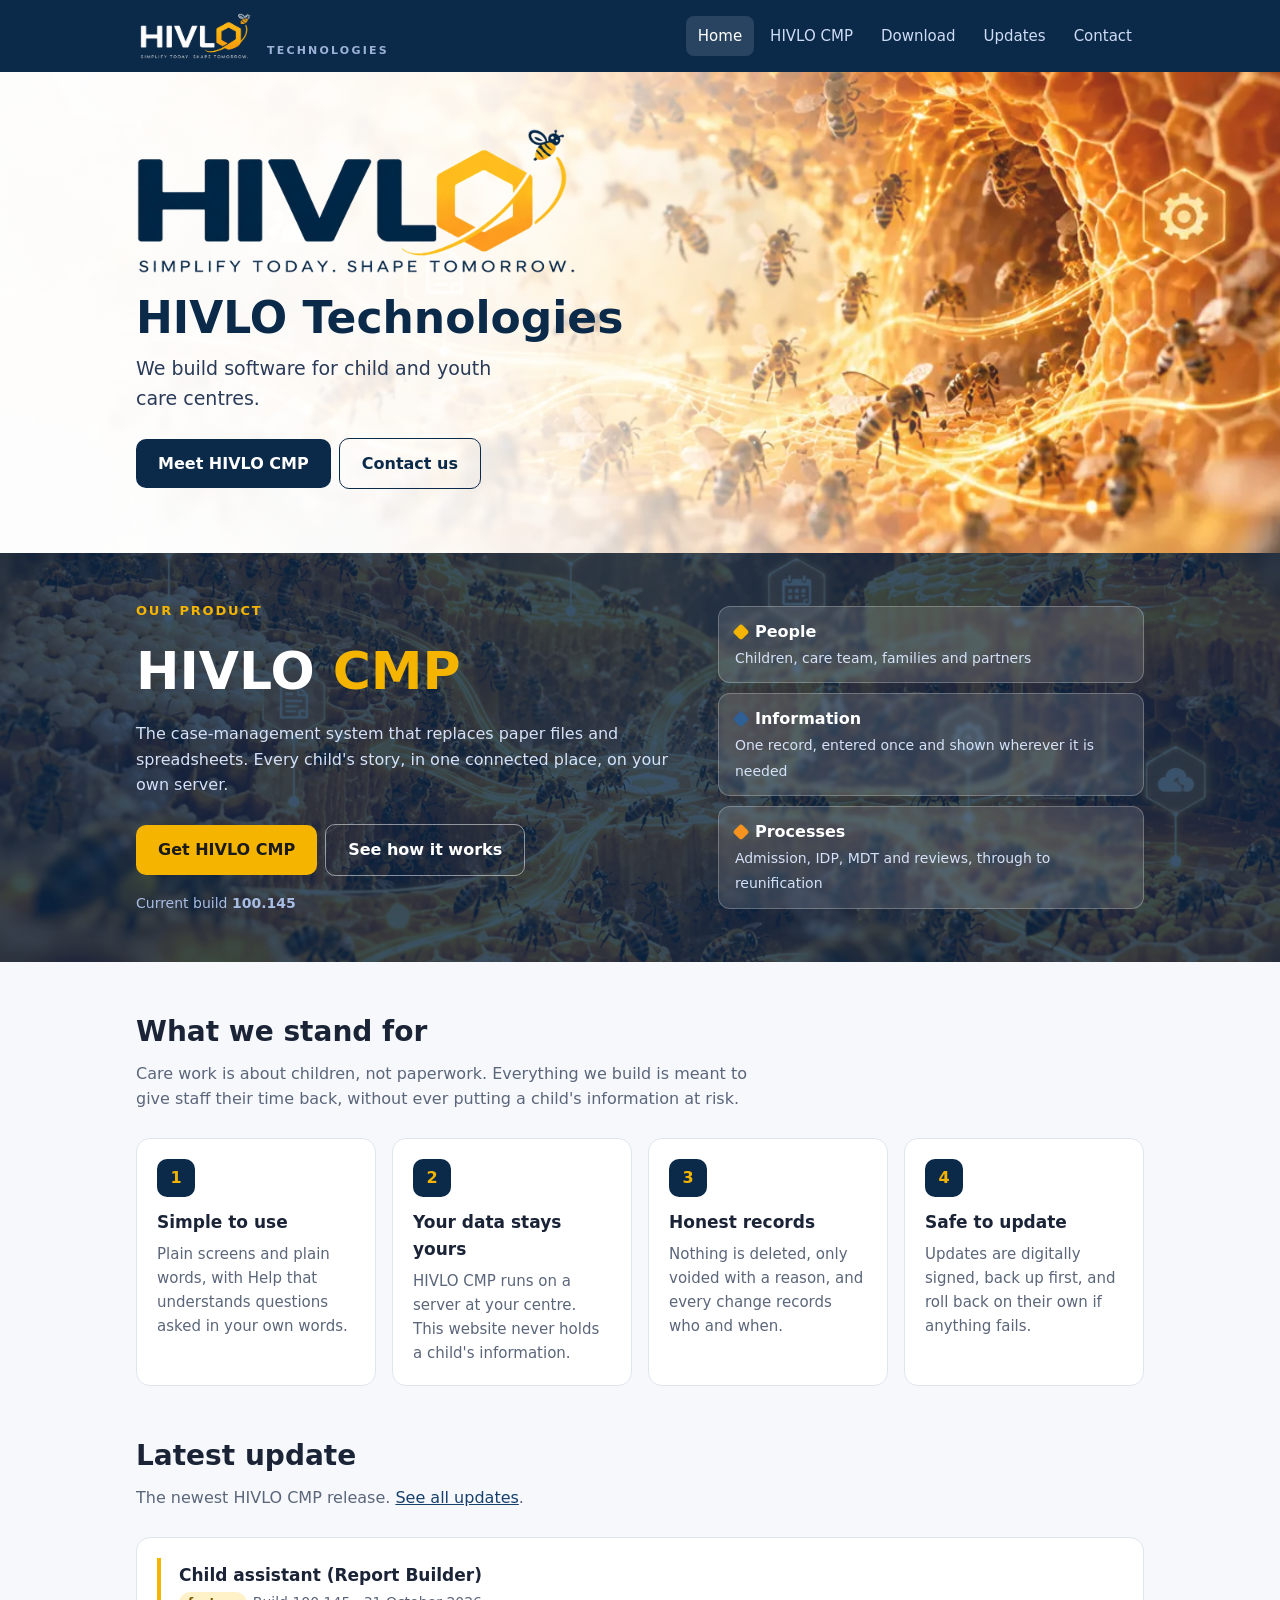
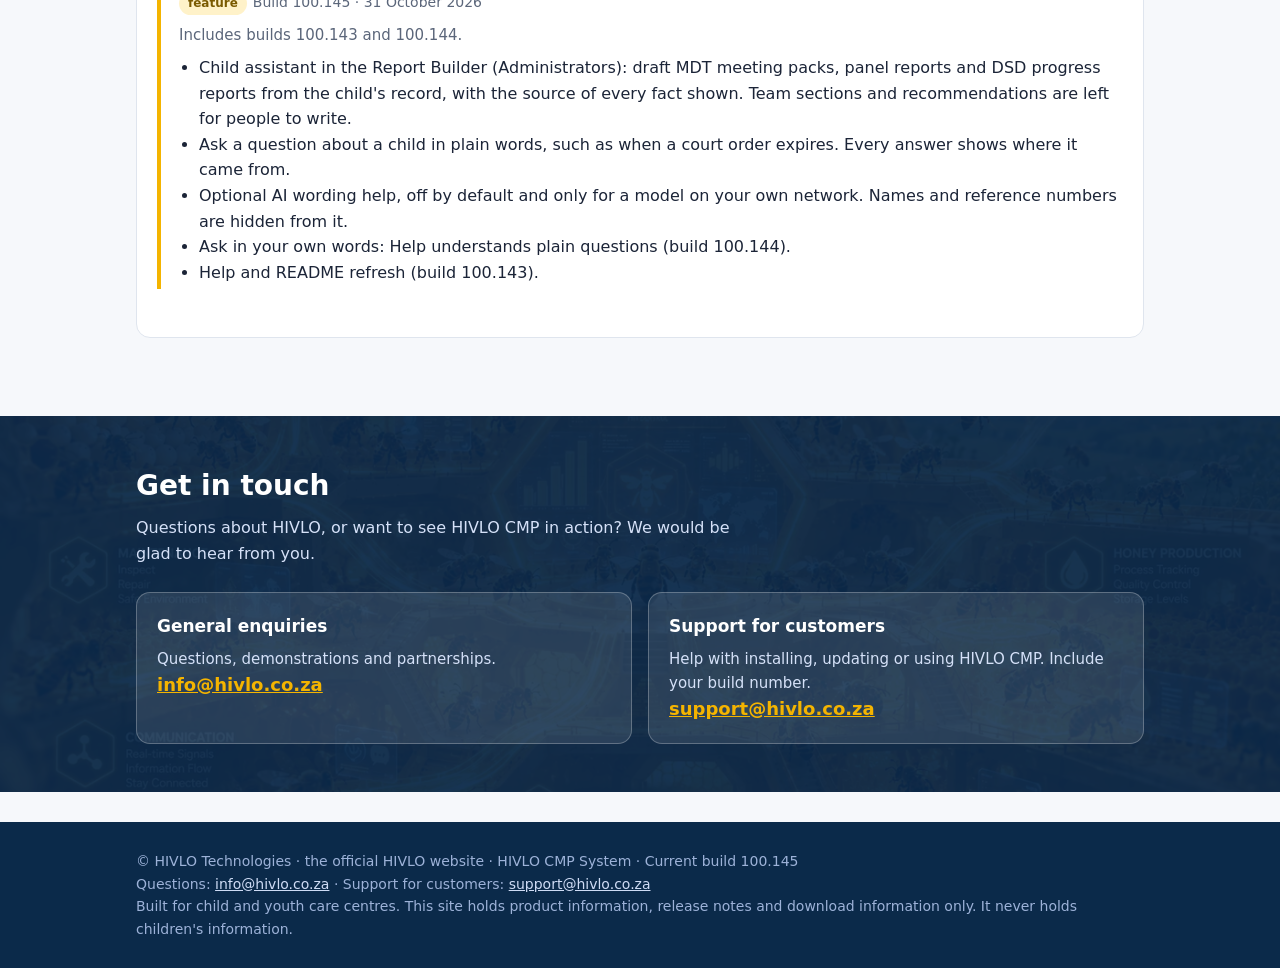
==== index.html @ 2c867717 "Add files via upload Update Site" ====
<!doctype html><html lang="en"><head><meta charset="utf-8"><meta name="viewport" content="width=device-width,initial-scale=1">
<title>HIVLO Technologies – Software for child and youth care</title><meta name="description" content="HIVLO Technologies builds software for child and youth care centres, including HIVLO CMP. Official website."><link rel="icon" type="image/png" sizes="32x32" href="assets/img/favicon-32.png"><link rel="apple-touch-icon" href="assets/img/favicon-180.png"><link rel="stylesheet" href="assets/style.css"></head><body>
<header class="site"><div class="wrap"><a class="brand" href="index.html" aria-label="HIVLO Technologies, home"><img src="assets/img/hivlo-logo-reversed.png" alt="HIVLO" height="54" style="height:54px;width:auto;display:block"><small>TECHNOLOGIES</small></a><nav><a href="index.html" aria-current=page>Home</a><a href="cmp.html">HIVLO CMP</a><a href="download.html">Download</a><a href="updates.html">Updates</a><a href="index.html#contact">Contact</a></nav></div></header>
<div class="hero-co"><div class="wrap">
<img class="logo" src="assets/img/hivlo-logo.webp" alt="HIVLO. Simplify today. Shape tomorrow." width="440" height="146">
<h1>HIVLO Technologies</h1>
<p>We build software for child and youth care centres.</p>
<a class="btn dark" href="cmp.html">Meet HIVLO CMP</a><a class="btn outline" href="#contact">Contact us</a></div></div>
<section class="imgsec" style="background-image:url(assets/img/flow-bg.webp);--ov:rgba(11,42,74,.8)"><div class="wrap"><div class="fp"><div>
<p class="eyebrow">Our product</p><h2>HIVLO <span>CMP</span></h2>
<p class="lead">The case-management system that replaces paper files and spreadsheets. Every child's story, in one connected place, on your own server.</p>
<a class="btn" href="download.html">Get HIVLO CMP</a><a class="btn ghost" href="cmp.html">See how it works</a>
<p style="margin:16px 0 0;color:#a8bde3;font-size:14px">Current build <strong data-build>—</strong></p></div>
<div class="chips"><div class="chip"><b><i style="background:#F4B400"></i>People</b><span>Children, care team, families and partners</span></div>
<div class="chip"><b><i style="background:#2F5F94"></i>Information</b><span>One record, entered once and shown wherever it is needed</span></div>
<div class="chip"><b><i style="background:#F7931E"></i>Processes</b><span>Admission, IDP, MDT and reviews, through to reunification</span></div></div></div></div></section>
<section><div class="wrap"><h2>What we stand for</h2><p class="lead">Care work is about children, not paperwork. Everything we build is meant to give staff their time back, without ever putting a child's information at risk.</p>
<div class="grid"><div class="card"><div class="ico">1</div><h3>Simple to use</h3><p>Plain screens and plain words, with Help that understands questions asked in your own words.</p></div>
<div class="card"><div class="ico">2</div><h3>Your data stays yours</h3><p>HIVLO CMP runs on a server at your centre. This website never holds a child's information.</p></div>
<div class="card"><div class="ico">3</div><h3>Honest records</h3><p>Nothing is deleted, only voided with a reason, and every change records who and when.</p></div>
<div class="card"><div class="ico">4</div><h3>Safe to update</h3><p>Updates are digitally signed, back up first, and roll back on their own if anything fails.</p></div></div></div></section>
<section style="padding-top:0"><div class="wrap"><h2>Latest update</h2><p class="lead">The newest HIVLO CMP release. <a href="updates.html">See all updates</a>.</p><div class="card" id="latestRelease"></div></div></section>
<section id="contact" class="imgsec" style="margin-top:30px;background-image:url(assets/img/band-a.webp);--ov:rgba(11,42,74,.95)"><div class="wrap"><h2>Get in touch</h2><p class="lead">Questions about HIVLO, or want to see HIVLO CMP in action? We would be glad to hear from you.</p>
<div class="contact"><div class="card"><h3>General enquiries</h3><p>Questions, demonstrations and partnerships.</p><a href="mailto:info@hivlo.co.za">info@hivlo.co.za</a></div>
<div class="card"><h3>Support for customers</h3><p>Help with installing, updating or using HIVLO CMP. Include your build number.</p><a href="mailto:support@hivlo.co.za">support@hivlo.co.za</a></div></div></div></section>
<footer><div class="wrap">© HIVLO Technologies · the official HIVLO website · HIVLO CMP System · Current build <span data-build>—</span><br>Questions: <a href="mailto:info@hivlo.co.za">info@hivlo.co.za</a> · Support for customers: <a href="mailto:support@hivlo.co.za">support@hivlo.co.za</a><br>Built for child and youth care centres. This site holds product information, release notes and download information only. It never holds children's information.</div></footer>
<script src="assets/app.js"></script><script src="assets/flow.js"></script></body></html>
---- assets/style.css ----
:root{--navy:#0B2A4A;--navy2:#173F6B;--gold:#F4B400;--ink:#1b2437;--mute:#5b667a;--bg:#f6f8fb;--card:#fff;--line:#dfe5ee;--ok:#1a7f4b;--r:14px}
@media (prefers-color-scheme:dark){:root:not([data-theme=light]){--ink:#e8edf6;--mute:#9aa8c0;--bg:#0c1426;--card:#142038;--line:#243452}}
*{box-sizing:border-box}html{scroll-behavior:smooth}
body{margin:0;font:16px/1.6 system-ui,-apple-system,Segoe UI,Roboto,sans-serif;color:var(--ink);background:var(--bg)}
a{color:var(--navy2)}@media (prefers-color-scheme:dark){a{color:#8fb4ff}}
.wrap{max-width:1040px;margin:0 auto;padding:0 16px}
header.site{background:var(--navy);color:#fff;position:sticky;top:0;z-index:5}
header.site .wrap{display:flex;align-items:center;gap:20px;min-height:60px;flex-wrap:wrap}
.brand{display:flex;align-items:center;gap:10px;color:#fff;text-decoration:none;font-weight:800;letter-spacing:.06em;font-size:20px}
nav{display:flex;gap:4px;margin-left:auto;flex-wrap:wrap}
nav a{color:#cfdcf5;text-decoration:none;padding:8px 12px;border-radius:8px;font-size:15px}
nav a:hover,nav a[aria-current]{background:rgba(255,255,255,.12);color:#fff}
.hero{background:linear-gradient(160deg,var(--navy),var(--navy2));color:#fff;padding:64px 0 72px}
.hero h1{font-size:clamp(30px,5vw,48px);line-height:1.12;margin:0 0 14px;max-width:18ch}
.hero p{font-size:18px;color:#d5e1f8;max-width:56ch;margin:0 0 26px}
.btn{display:inline-block;background:var(--gold);color:#1a1a1a;font-weight:700;padding:12px 22px;border-radius:10px;text-decoration:none;border:0;cursor:pointer;font-size:16px}
.btn:hover{filter:brightness(1.07)}.btn.ghost{background:transparent;color:#fff;border:1.5px solid rgba(255,255,255,.5);margin-left:8px}
.btn.dl{background:var(--navy);color:#fff}
section{padding:48px 0}section h2{font-size:28px;margin:0 0 6px}.lead{color:var(--mute);margin:0 0 26px;max-width:62ch}
.grid{display:grid;gap:16px;grid-template-columns:repeat(auto-fit,minmax(230px,1fr))}
.card{background:var(--card);border:1px solid var(--line);border-radius:var(--r);padding:20px}
.card h3{margin:0 0 6px;font-size:17px}.card p{margin:0;color:var(--mute);font-size:15px}
.ico{width:38px;height:38px;border-radius:10px;background:var(--navy);color:var(--gold);display:grid;place-items:center;font-weight:800;margin-bottom:12px}
.pill{display:inline-block;font-size:12px;font-weight:700;padding:2px 9px;border-radius:99px;background:#e7eefc;color:#25437c;margin-right:6px}
.pill.fix{background:#e3f5ea;color:#1a6b40}.pill.feature{background:#fff2c9;color:#7a5a00}.pill.security{background:#fde4e4;color:#912121}
@media (prefers-color-scheme:dark){.pill{background:#233a66;color:#bcd0ff}.pill.fix{background:#183a2a;color:#9fe3bd}.pill.feature{background:#463a10;color:#ffd95a}.pill.security{background:#4a1f1f;color:#ffb3b3}}
.rel{border-left:4px solid var(--gold);padding:4px 0 4px 18px;margin:0 0 28px}
.rel h3{margin:0 0 2px}.rel .meta{color:var(--mute);font-size:14px;margin-bottom:8px}.rel ul{margin:8px 0 0;padding-left:20px}
.dlrow{display:flex;gap:14px;align-items:center;justify-content:space-between;flex-wrap:wrap;padding:16px 0;border-top:1px solid var(--line)}
.dlrow:first-child{border-top:0}.dlrow small{color:var(--mute);display:block;word-break:break-all}
ol.steps{padding-left:22px}ol.steps li{margin:8px 0}
.note{background:#fff8e1;border:1px solid #f0d98a;border-radius:10px;padding:12px 16px;color:#5b4700;font-size:15px}
@media (prefers-color-scheme:dark){.note{background:#3a3010;border-color:#6b5a1a;color:#ffe58a}}
code{background:rgba(120,140,180,.18);padding:1px 6px;border-radius:5px;font-size:.92em}
footer{background:var(--navy);color:#9db2d8;padding:28px 0;font-size:14px;margin-top:30px}footer a{color:#cfdcf5}
.badge{display:inline-block;background:rgba(255,255,255,.14);padding:4px 12px;border-radius:99px;font-size:14px;margin-bottom:16px}
/* ---- Hive Flow / product-first ---- */
:root{--orange:#F7931E;--blue:#2F5F94}
.hero2{background:radial-gradient(1200px 500px at 80% 0,#2a5a8a 0,transparent 60%),linear-gradient(160deg,var(--navy),#082038);color:#fff;padding:56px 0 40px;overflow:hidden}
.hero2 .wrap{display:grid;gap:24px;grid-template-columns:1.1fr .9fr;align-items:center}
.eyebrow{color:var(--gold);font-weight:700;letter-spacing:.14em;font-size:13px;text-transform:uppercase;margin:0 0 8px}
.hero2 h1{font-size:clamp(40px,7vw,72px);line-height:1;margin:0 0 10px;letter-spacing:-.01em}
.hero2 h1 span{color:var(--gold)}
.hero2 .sub{font-size:20px;color:#dbe6fb;margin:0 0 8px;max-width:30ch}
.hero2 p.tag{color:#a8bde3;margin:0 0 26px;font-style:italic}
.hero2 .btn.ghost{margin-left:8px}
#heroart{width:100%;height:auto;display:block}
@media (max-width:760px){.hero2 .wrap{grid-template-columns:1fr}#heroart{max-width:340px;margin:0 auto}}
.bee{animation:bob 4s ease-in-out infinite;transform-box:fill-box}
@keyframes bob{0%,100%{transform:translate(0,0)}50%{transform:translate(6px,-8px)}}
.flow{display:flex;gap:8px;margin:0 0 14px;flex-wrap:wrap}
.flow button{border:1.5px solid var(--line);background:var(--card);color:var(--ink);padding:9px 18px;border-radius:99px;font:600 15px system-ui;cursor:pointer}
.flow button[aria-pressed=true]{background:var(--navy);color:#fff;border-color:var(--navy)}
.flow button i{display:inline-block;width:10px;height:10px;border-radius:50%;margin-right:8px}
.flowbox{background:var(--card);border:1px solid var(--line);border-radius:var(--r);padding:12px}
#hive{width:100%;height:auto;display:block}
#hive .cell{transition:opacity .25s}#hive .dim{opacity:.22}
#hive text{font-family:system-ui,sans-serif;pointer-events:none}
.flowmsg{margin:12px 4px 2px;color:var(--mute);min-height:3.2em}
.flowlist{display:none}
@media (max-width:640px){#hive{display:none}.flowlist{display:grid;gap:12px;margin-top:6px}.flow{display:none}.flowmsg{display:none}}
.flowlist .card h3{display:flex;align-items:center;gap:8px}.flowlist .card i{width:12px;height:12px;border-radius:3px;transform:rotate(45deg)}
@media (prefers-reduced-motion:reduce){.dot,.bee{display:none;animation:none}}
.journey{display:grid;grid-template-columns:repeat(6,1fr);gap:10px;counter-reset:j;margin-top:8px}
.journey li{list-style:none;background:var(--card);border:1px solid var(--line);border-top:4px solid var(--gold);border-radius:12px;padding:12px;font-size:14px;position:relative}
.journey li:not(:last-child)::after{content:"\203A";position:absolute;right:-9px;top:50%;transform:translateY(-50%);color:var(--gold);font-size:26px;font-weight:700;z-index:2}
.journey b{display:block;margin-bottom:2px;font-size:15px}.journey span{color:var(--mute)}
@media (max-width:860px){.journey{grid-template-columns:1fr 1fr}.journey li::after{display:none}}
.family{display:grid;gap:16px;grid-template-columns:1.2fr 1fr 1fr}
.family .star{background:linear-gradient(160deg,var(--navy),var(--navy2));color:#fff;border:0}.family .star p{color:#cfdcf5}.family .star h3{color:var(--gold)}
@media (max-width:760px){.family{grid-template-columns:1fr}}
/* ---- company home + image backgrounds ---- */
.brand small{font-weight:600;font-size:11px;letter-spacing:.2em;color:#9db2d8;margin-left:2px;align-self:flex-end;padding-bottom:3px}
@media (max-width:520px){.brand small{display:none}}
.hero-co{background:#eaf1fa url(img/hero-home.webp) 70% center/cover no-repeat;position:relative;color:var(--navy)}
.hero-co::before{content:"";position:absolute;inset:0;background:linear-gradient(90deg,rgba(255,255,255,.93) 0,rgba(255,255,255,.85) 38%,rgba(255,255,255,.1) 75%)}
.hero-co .wrap{position:relative;padding-top:56px;padding-bottom:64px}
.hero-co img.logo{width:min(440px,86%);height:auto;display:block;margin:0 0 20px}
.hero-co h1{font-size:clamp(28px,4.4vw,44px);line-height:1.1;margin:0 0 10px;color:var(--navy)}
.hero-co p{font-size:19px;max-width:30ch;margin:0 0 24px;color:#2a3b59}
.btn.dark{background:var(--navy);color:#fff}.btn.outline{background:transparent;color:var(--navy);border:1.5px solid var(--navy);margin-left:8px}
@media (max-width:640px){.hero-co::before{background:rgba(255,255,255,.88)}.btn.outline{margin:10px 0 0}}
.imgsec{position:relative;color:#fff;background-size:cover;background-position:center}
.imgsec::before{content:"";position:absolute;inset:0;background:var(--ov,rgba(11,42,74,.82))}
.imgsec>.wrap{position:relative}
.imgsec h2{color:#fff}.imgsec .lead{color:#d5e1f8}.imgsec a{color:var(--gold)}
.fp{display:grid;grid-template-columns:1.3fr 1fr;gap:28px;align-items:center}
.fp h2{font-size:clamp(32px,5vw,52px);margin:4px 0 8px}.fp h2 span{color:var(--gold)}
.chips{display:flex;flex-direction:column;gap:10px}
.chip{background:rgba(255,255,255,.12);border:1px solid rgba(255,255,255,.25);border-radius:12px;padding:12px 16px;backdrop-filter:blur(2px)}
.chip b{display:flex;align-items:center;gap:8px}.chip i{width:12px;height:12px;border-radius:3px;transform:rotate(45deg)}.chip span{font-size:14px;color:#d5e1f8}
@media (max-width:760px){.fp{grid-template-columns:1fr}}
.contact{display:grid;gap:16px;grid-template-columns:repeat(auto-fit,minmax(240px,1fr))}
.contact .card{background:rgba(255,255,255,.1);border:1px solid rgba(255,255,255,.25);color:#fff}.contact .card p{color:#d5e1f8}.contact .card a{font-weight:700;font-size:18px;word-break:break-all}
.hero2.img{background:linear-gradient(90deg,rgba(11,42,74,.97) 0,rgba(11,42,74,.9) 40%,rgba(11,42,74,.55) 100%),url(img/hero-cmp.webp) center/cover}
.flowsec h2{color:#fff}.flowsec .lead{color:#d5e1f8}
.flowsec .flow button{background:rgba(255,255,255,.92);color:#0B2A4A}.flowsec .flow button[aria-pressed=true]{background:var(--gold);border-color:var(--gold);color:#1a1a1a}
.imgsec a.btn{color:#1a1a1a}.imgsec a.btn.ghost{color:#fff}
header.site .wrap{min-height:72px}
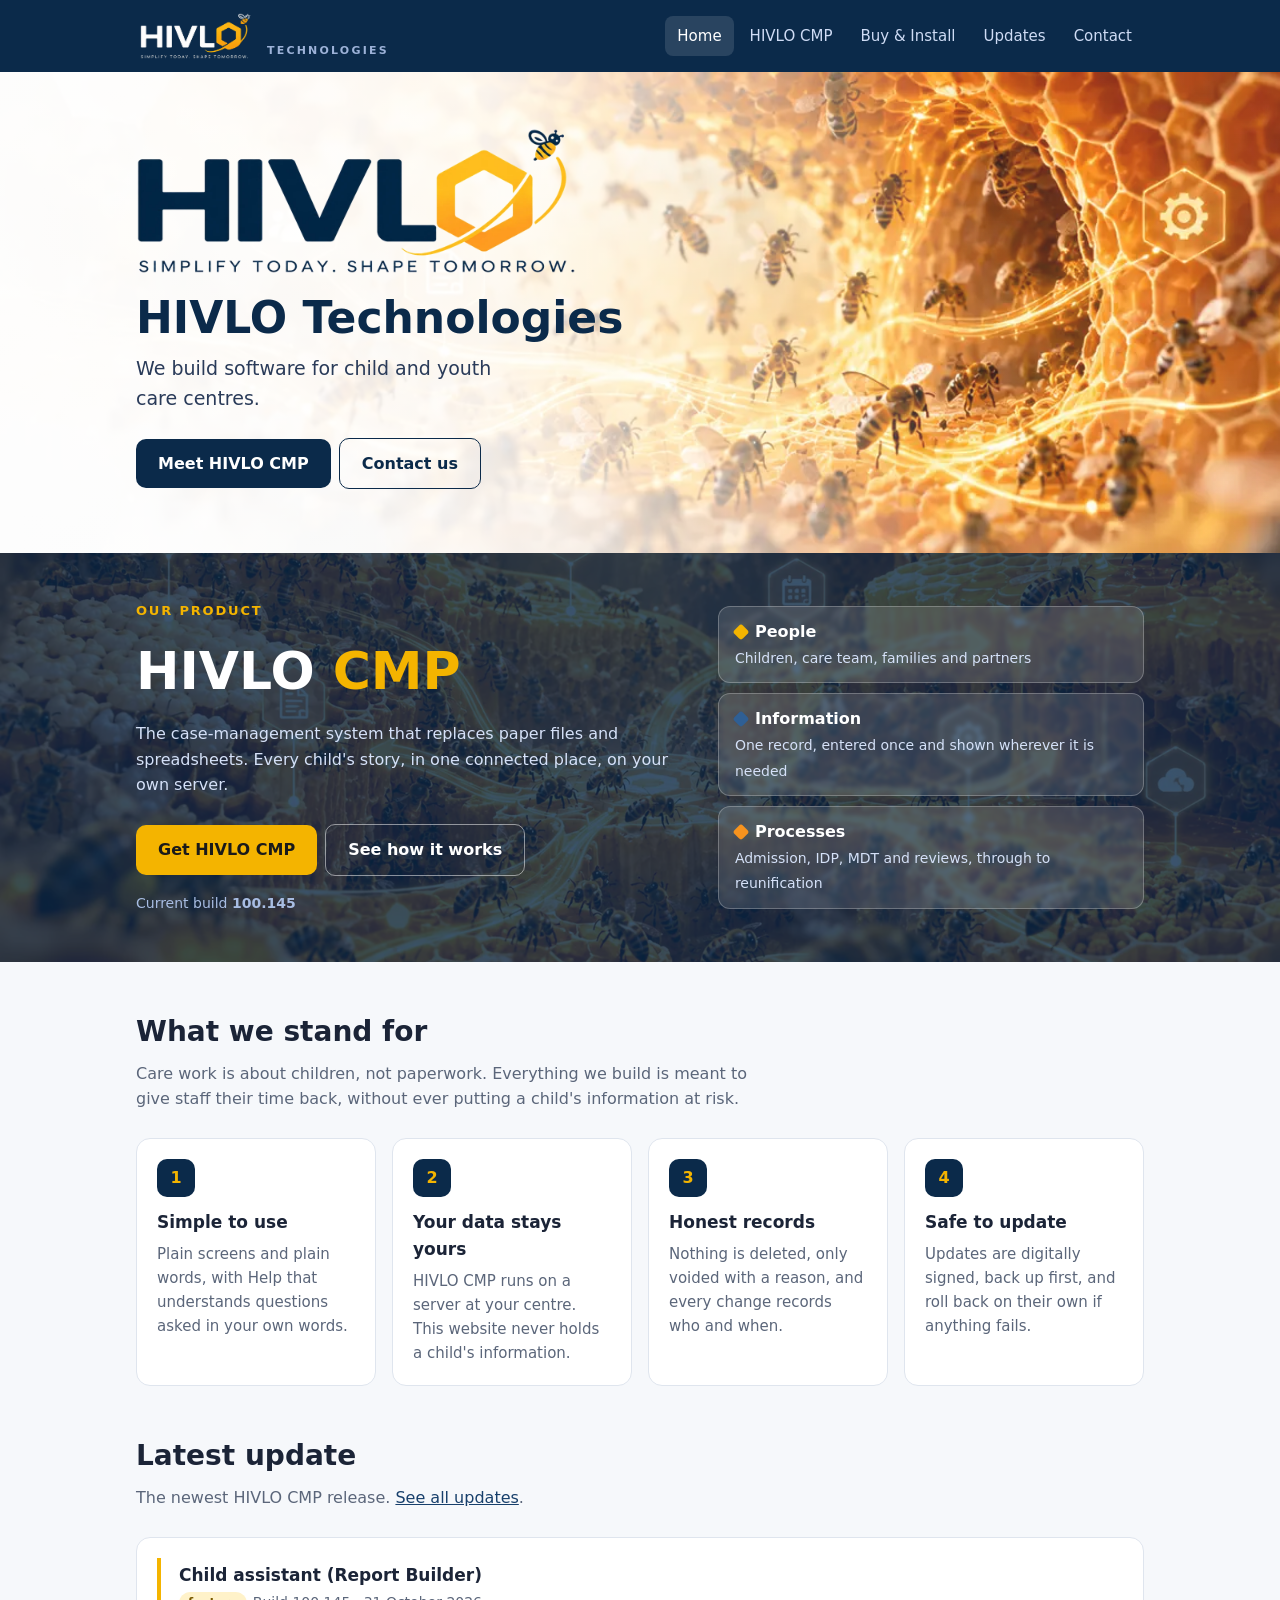
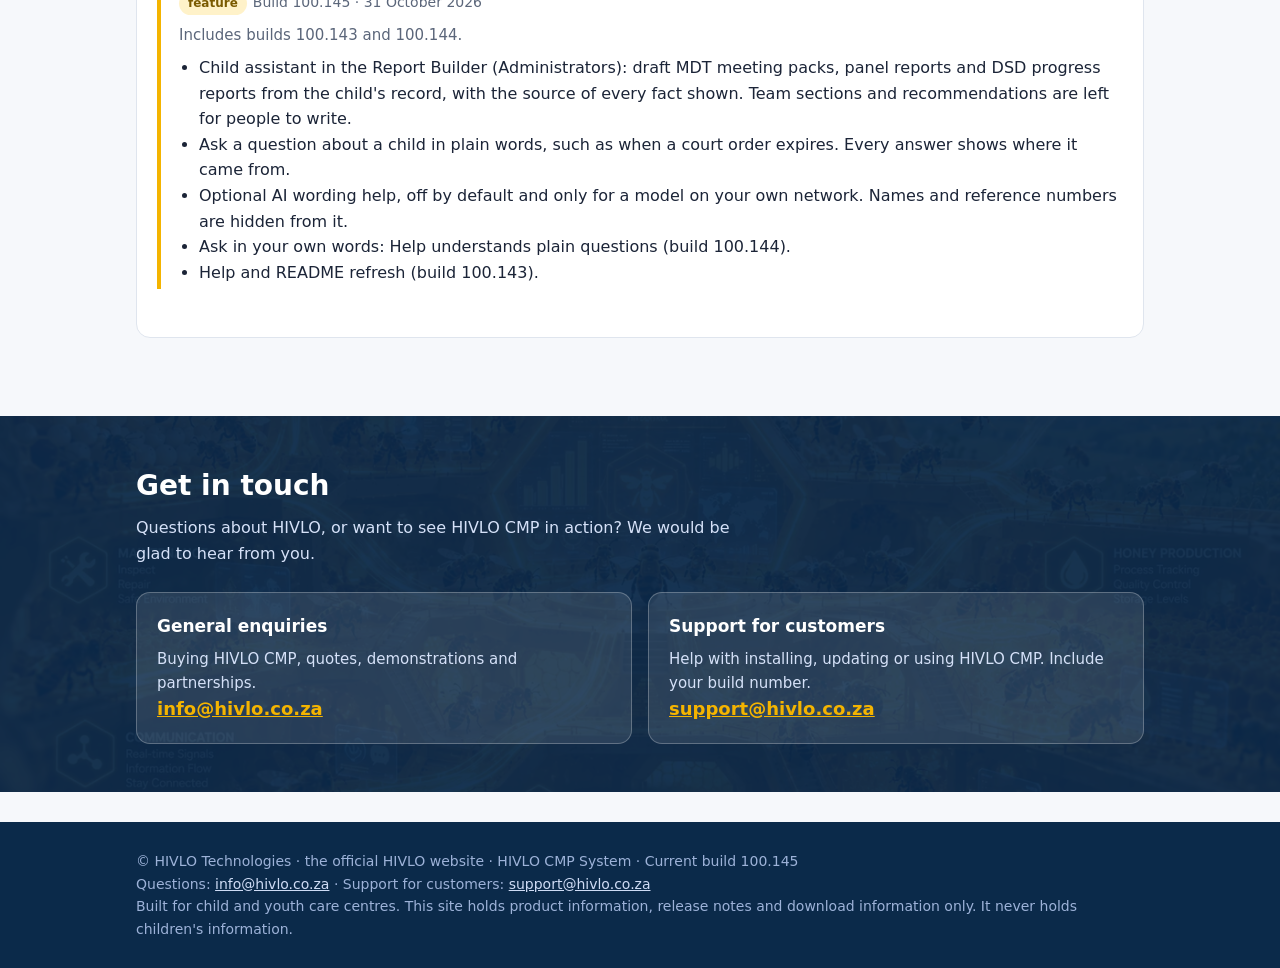
==== commit 6fa6e690: "Add files via upload Website update" ====
--- a/index.html
+++ b/index.html
@@ -1,6 +1,6 @@
 <!doctype html><html lang="en"><head><meta charset="utf-8"><meta name="viewport" content="width=device-width,initial-scale=1">
 <title>HIVLO Technologies – Software for child and youth care</title><meta name="description" content="HIVLO Technologies builds software for child and youth care centres, including HIVLO CMP. Official website."><link rel="icon" type="image/png" sizes="32x32" href="assets/img/favicon-32.png"><link rel="apple-touch-icon" href="assets/img/favicon-180.png"><link rel="stylesheet" href="assets/style.css"></head><body>
-<header class="site"><div class="wrap"><a class="brand" href="index.html" aria-label="HIVLO Technologies, home"><img src="assets/img/hivlo-logo-reversed.png" alt="HIVLO" height="54" style="height:54px;width:auto;display:block"><small>TECHNOLOGIES</small></a><nav><a href="index.html" aria-current=page>Home</a><a href="cmp.html">HIVLO CMP</a><a href="download.html">Download</a><a href="updates.html">Updates</a><a href="index.html#contact">Contact</a></nav></div></header>
+<header class="site"><div class="wrap"><a class="brand" href="index.html" aria-label="HIVLO Technologies, home"><img src="assets/img/hivlo-logo-reversed.png" alt="HIVLO" height="54" style="height:54px;width:auto;display:block"><small>TECHNOLOGIES</small></a><nav><a href="index.html" aria-current=page>Home</a><a href="cmp.html">HIVLO CMP</a><a href="download.html">Buy &amp; Install</a><a href="updates.html">Updates</a><a href="index.html#contact">Contact</a></nav></div></header>
 <div class="hero-co"><div class="wrap">
 <img class="logo" src="assets/img/hivlo-logo.webp" alt="HIVLO. Simplify today. Shape tomorrow." width="440" height="146">
 <h1>HIVLO Technologies</h1>
@@ -21,7 +21,7 @@
 <div class="card"><div class="ico">4</div><h3>Safe to update</h3><p>Updates are digitally signed, back up first, and roll back on their own if anything fails.</p></div></div></div></section>
 <section style="padding-top:0"><div class="wrap"><h2>Latest update</h2><p class="lead">The newest HIVLO CMP release. <a href="updates.html">See all updates</a>.</p><div class="card" id="latestRelease"></div></div></section>
 <section id="contact" class="imgsec" style="margin-top:30px;background-image:url(assets/img/band-a.webp);--ov:rgba(11,42,74,.95)"><div class="wrap"><h2>Get in touch</h2><p class="lead">Questions about HIVLO, or want to see HIVLO CMP in action? We would be glad to hear from you.</p>
-<div class="contact"><div class="card"><h3>General enquiries</h3><p>Questions, demonstrations and partnerships.</p><a href="mailto:info@hivlo.co.za">info@hivlo.co.za</a></div>
+<div class="contact"><div class="card"><h3>General enquiries</h3><p>Buying HIVLO CMP, quotes, demonstrations and partnerships.</p><a href="mailto:info@hivlo.co.za">info@hivlo.co.za</a></div>
 <div class="card"><h3>Support for customers</h3><p>Help with installing, updating or using HIVLO CMP. Include your build number.</p><a href="mailto:support@hivlo.co.za">support@hivlo.co.za</a></div></div></div></section>
 <footer><div class="wrap">© HIVLO Technologies · the official HIVLO website · HIVLO CMP System · Current build <span data-build>—</span><br>Questions: <a href="mailto:info@hivlo.co.za">info@hivlo.co.za</a> · Support for customers: <a href="mailto:support@hivlo.co.za">support@hivlo.co.za</a><br>Built for child and youth care centres. This site holds product information, release notes and download information only. It never holds children's information.</div></footer>
 <script src="assets/app.js"></script><script src="assets/flow.js"></script></body></html>
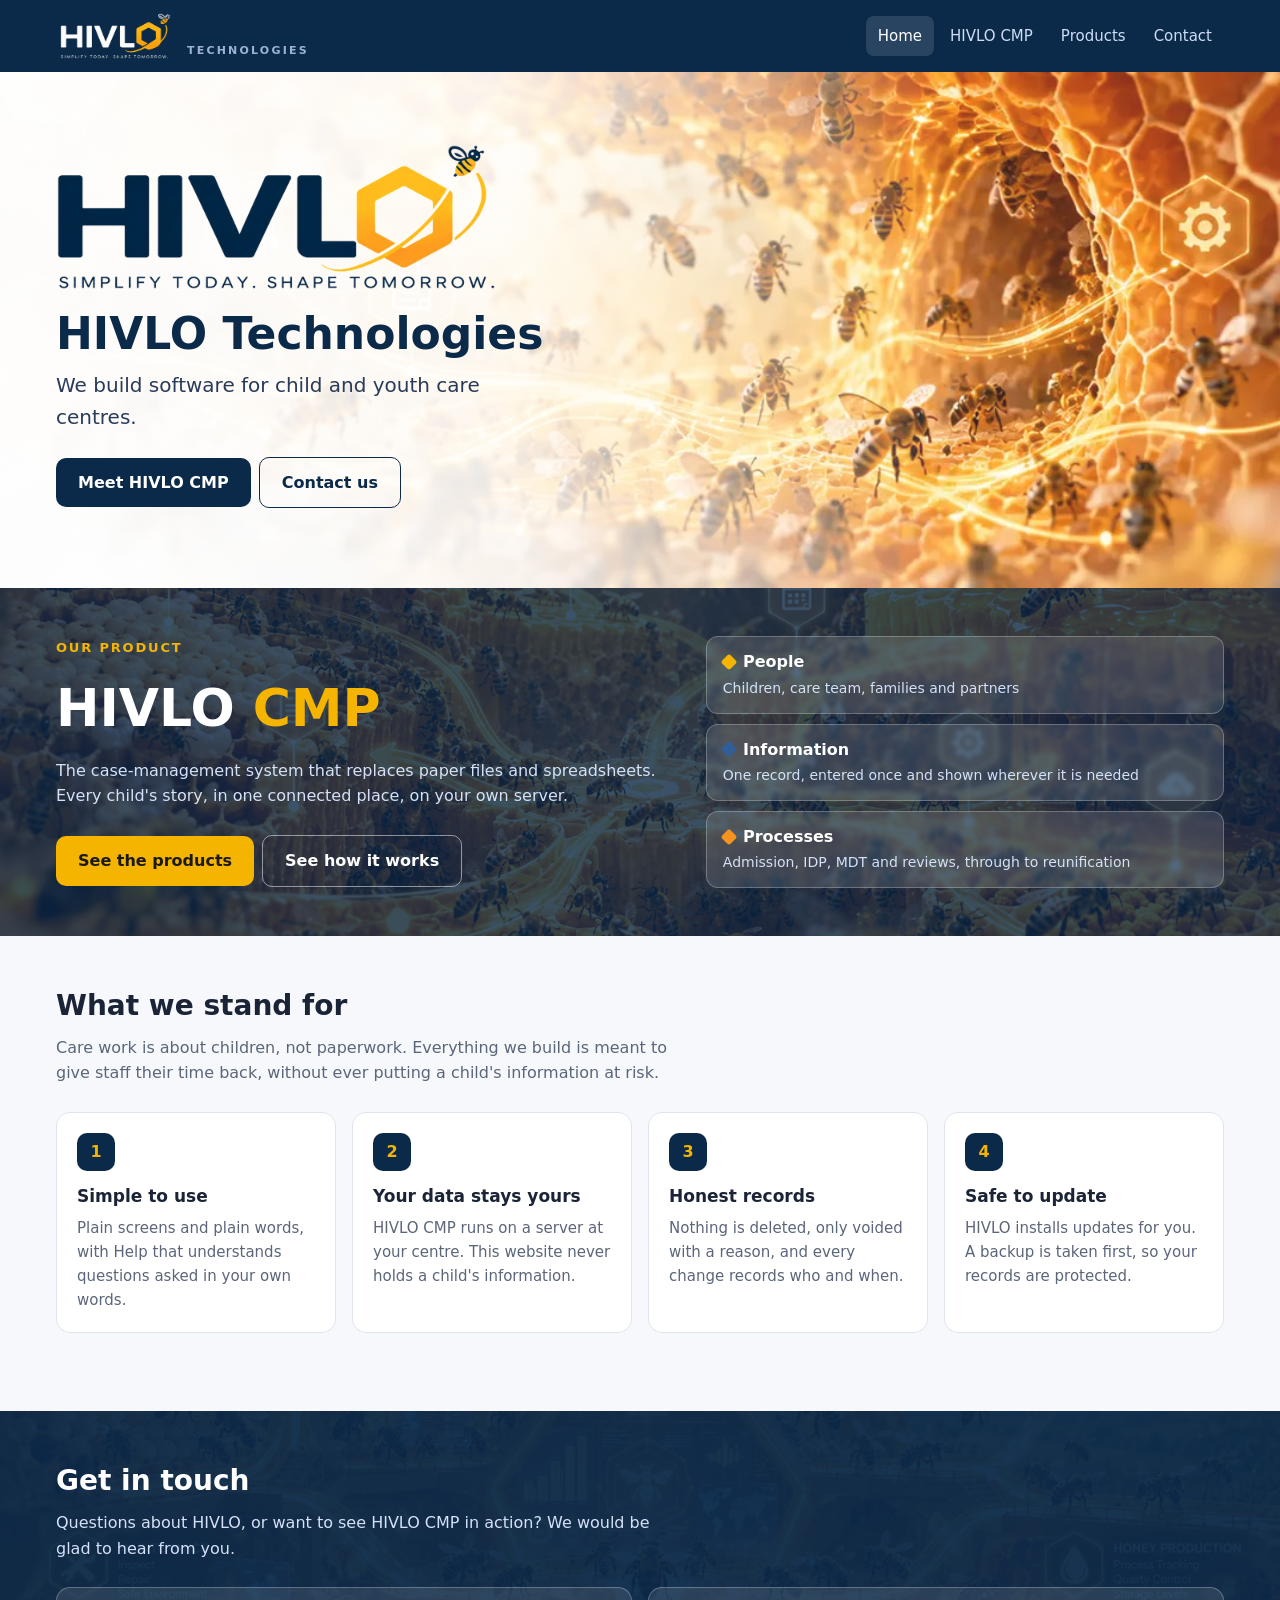
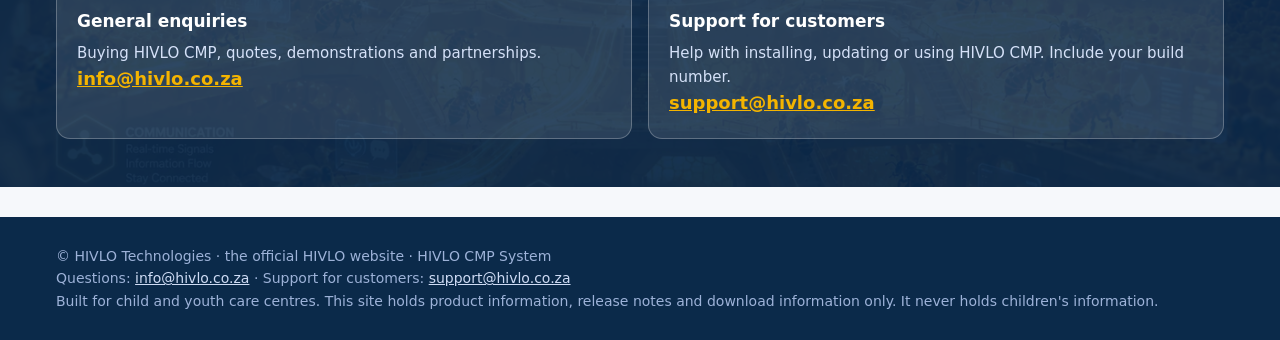
==== commit 6d53cd1f: "Add files via upload WEBSITE UPDATE 3" ====
--- a/index.html
+++ b/index.html
@@ -1,6 +1,6 @@
 <!doctype html><html lang="en"><head><meta charset="utf-8"><meta name="viewport" content="width=device-width,initial-scale=1">
 <title>HIVLO Technologies – Software for child and youth care</title><meta name="description" content="HIVLO Technologies builds software for child and youth care centres, including HIVLO CMP. Official website."><link rel="icon" type="image/png" sizes="32x32" href="assets/img/favicon-32.png"><link rel="apple-touch-icon" href="assets/img/favicon-180.png"><link rel="stylesheet" href="assets/style.css"></head><body>
-<header class="site"><div class="wrap"><a class="brand" href="index.html" aria-label="HIVLO Technologies, home"><img src="assets/img/hivlo-logo-reversed.png" alt="HIVLO" height="54" style="height:54px;width:auto;display:block"><small>TECHNOLOGIES</small></a><nav><a href="index.html" aria-current=page>Home</a><a href="cmp.html">HIVLO CMP</a><a href="download.html">Buy &amp; Install</a><a href="updates.html">Updates</a><a href="index.html#contact">Contact</a></nav></div></header>
+<header class="site"><div class="wrap"><a class="brand" href="index.html" aria-label="HIVLO Technologies, home"><img src="assets/img/hivlo-logo-reversed.png" alt="HIVLO" height="54" style="height:54px;width:auto;display:block"><small>TECHNOLOGIES</small></a><nav><a href="index.html" aria-current=page>Home</a><a href="cmp.html">HIVLO CMP</a><a href="download.html">Products</a><a href="index.html#contact">Contact</a></nav></div></header>
 <div class="hero-co"><div class="wrap">
 <img class="logo" src="assets/img/hivlo-logo.webp" alt="HIVLO. Simplify today. Shape tomorrow." width="440" height="146">
 <h1>HIVLO Technologies</h1>
@@ -9,8 +9,7 @@
 <section class="imgsec" style="background-image:url(assets/img/flow-bg.webp);--ov:rgba(11,42,74,.8)"><div class="wrap"><div class="fp"><div>
 <p class="eyebrow">Our product</p><h2>HIVLO <span>CMP</span></h2>
 <p class="lead">The case-management system that replaces paper files and spreadsheets. Every child's story, in one connected place, on your own server.</p>
-<a class="btn" href="download.html">Get HIVLO CMP</a><a class="btn ghost" href="cmp.html">See how it works</a>
-<p style="margin:16px 0 0;color:#a8bde3;font-size:14px">Current build <strong data-build>—</strong></p></div>
+<a class="btn" href="download.html">See the products</a><a class="btn ghost" href="cmp.html">See how it works</a></div>
 <div class="chips"><div class="chip"><b><i style="background:#F4B400"></i>People</b><span>Children, care team, families and partners</span></div>
 <div class="chip"><b><i style="background:#2F5F94"></i>Information</b><span>One record, entered once and shown wherever it is needed</span></div>
 <div class="chip"><b><i style="background:#F7931E"></i>Processes</b><span>Admission, IDP, MDT and reviews, through to reunification</span></div></div></div></div></section>
@@ -18,10 +17,9 @@
 <div class="grid"><div class="card"><div class="ico">1</div><h3>Simple to use</h3><p>Plain screens and plain words, with Help that understands questions asked in your own words.</p></div>
 <div class="card"><div class="ico">2</div><h3>Your data stays yours</h3><p>HIVLO CMP runs on a server at your centre. This website never holds a child's information.</p></div>
 <div class="card"><div class="ico">3</div><h3>Honest records</h3><p>Nothing is deleted, only voided with a reason, and every change records who and when.</p></div>
-<div class="card"><div class="ico">4</div><h3>Safe to update</h3><p>Updates are digitally signed, back up first, and roll back on their own if anything fails.</p></div></div></div></section>
-<section style="padding-top:0"><div class="wrap"><h2>Latest update</h2><p class="lead">The newest HIVLO CMP release. <a href="updates.html">See all updates</a>.</p><div class="card" id="latestRelease"></div></div></section>
+<div class="card"><div class="ico">4</div><h3>Safe to update</h3><p>HIVLO installs updates for you. A backup is taken first, so your records are protected.</p></div></div></div></section>
 <section id="contact" class="imgsec" style="margin-top:30px;background-image:url(assets/img/band-a.webp);--ov:rgba(11,42,74,.95)"><div class="wrap"><h2>Get in touch</h2><p class="lead">Questions about HIVLO, or want to see HIVLO CMP in action? We would be glad to hear from you.</p>
 <div class="contact"><div class="card"><h3>General enquiries</h3><p>Buying HIVLO CMP, quotes, demonstrations and partnerships.</p><a href="mailto:info@hivlo.co.za">info@hivlo.co.za</a></div>
 <div class="card"><h3>Support for customers</h3><p>Help with installing, updating or using HIVLO CMP. Include your build number.</p><a href="mailto:support@hivlo.co.za">support@hivlo.co.za</a></div></div></div></section>
-<footer><div class="wrap">© HIVLO Technologies · the official HIVLO website · HIVLO CMP System · Current build <span data-build>—</span><br>Questions: <a href="mailto:info@hivlo.co.za">info@hivlo.co.za</a> · Support for customers: <a href="mailto:support@hivlo.co.za">support@hivlo.co.za</a><br>Built for child and youth care centres. This site holds product information, release notes and download information only. It never holds children's information.</div></footer>
+<footer><div class="wrap">© HIVLO Technologies · the official HIVLO website · HIVLO CMP System<br>Questions: <a href="mailto:info@hivlo.co.za">info@hivlo.co.za</a> · Support for customers: <a href="mailto:support@hivlo.co.za">support@hivlo.co.za</a><br>Built for child and youth care centres. This site holds product information, release notes and download information only. It never holds children's information.</div></footer>
 <script src="assets/app.js"></script><script src="assets/flow.js"></script></body></html>
--- a/assets/style.css
+++ b/assets/style.css
@@ -3,7 +3,7 @@
 *{box-sizing:border-box}html{scroll-behavior:smooth}
 body{margin:0;font:16px/1.6 system-ui,-apple-system,Segoe UI,Roboto,sans-serif;color:var(--ink);background:var(--bg)}
 a{color:var(--navy2)}@media (prefers-color-scheme:dark){a{color:#8fb4ff}}
-.wrap{max-width:1040px;margin:0 auto;padding:0 16px}
+.wrap{max-width:1200px;margin:0 auto;padding:0 16px}
 header.site{background:var(--navy);color:#fff;position:sticky;top:0;z-index:5}
 header.site .wrap{display:flex;align-items:center;gap:20px;min-height:60px;flex-wrap:wrap}
 .brand{display:flex;align-items:center;gap:10px;color:#fff;text-decoration:none;font-weight:800;letter-spacing:.06em;font-size:20px}
@@ -74,17 +74,17 @@
 @media (max-width:520px){.brand small{display:none}}
 .hero-co{background:#eaf1fa url(img/hero-home.webp) 70% center/cover no-repeat;position:relative;color:var(--navy)}
 .hero-co::before{content:"";position:absolute;inset:0;background:linear-gradient(90deg,rgba(255,255,255,.93) 0,rgba(255,255,255,.85) 38%,rgba(255,255,255,.1) 75%)}
-.hero-co .wrap{position:relative;padding-top:56px;padding-bottom:64px}
+.hero-co .wrap{position:relative;padding-top:72px;padding-bottom:80px}
 .hero-co img.logo{width:min(440px,86%);height:auto;display:block;margin:0 0 20px}
 .hero-co h1{font-size:clamp(28px,4.4vw,44px);line-height:1.1;margin:0 0 10px;color:var(--navy)}
-.hero-co p{font-size:19px;max-width:30ch;margin:0 0 24px;color:#2a3b59}
+.hero-co p{font-size:20px;max-width:34ch;margin:0 0 24px;color:#2a3b59}
 .btn.dark{background:var(--navy);color:#fff}.btn.outline{background:transparent;color:var(--navy);border:1.5px solid var(--navy);margin-left:8px}
 @media (max-width:640px){.hero-co::before{background:rgba(255,255,255,.88)}.btn.outline{margin:10px 0 0}}
 .imgsec{position:relative;color:#fff;background-size:cover;background-position:center}
 .imgsec::before{content:"";position:absolute;inset:0;background:var(--ov,rgba(11,42,74,.82))}
 .imgsec>.wrap{position:relative}
 .imgsec h2{color:#fff}.imgsec .lead{color:#d5e1f8}.imgsec a{color:var(--gold)}
-.fp{display:grid;grid-template-columns:1.3fr 1fr;gap:28px;align-items:center}
+.fp{display:grid;grid-template-columns:1.2fr 1fr;gap:28px;align-items:center}
 .fp h2{font-size:clamp(32px,5vw,52px);margin:4px 0 8px}.fp h2 span{color:var(--gold)}
 .chips{display:flex;flex-direction:column;gap:10px}
 .chip{background:rgba(255,255,255,.12);border:1px solid rgba(255,255,255,.25);border-radius:12px;padding:12px 16px;backdrop-filter:blur(2px)}
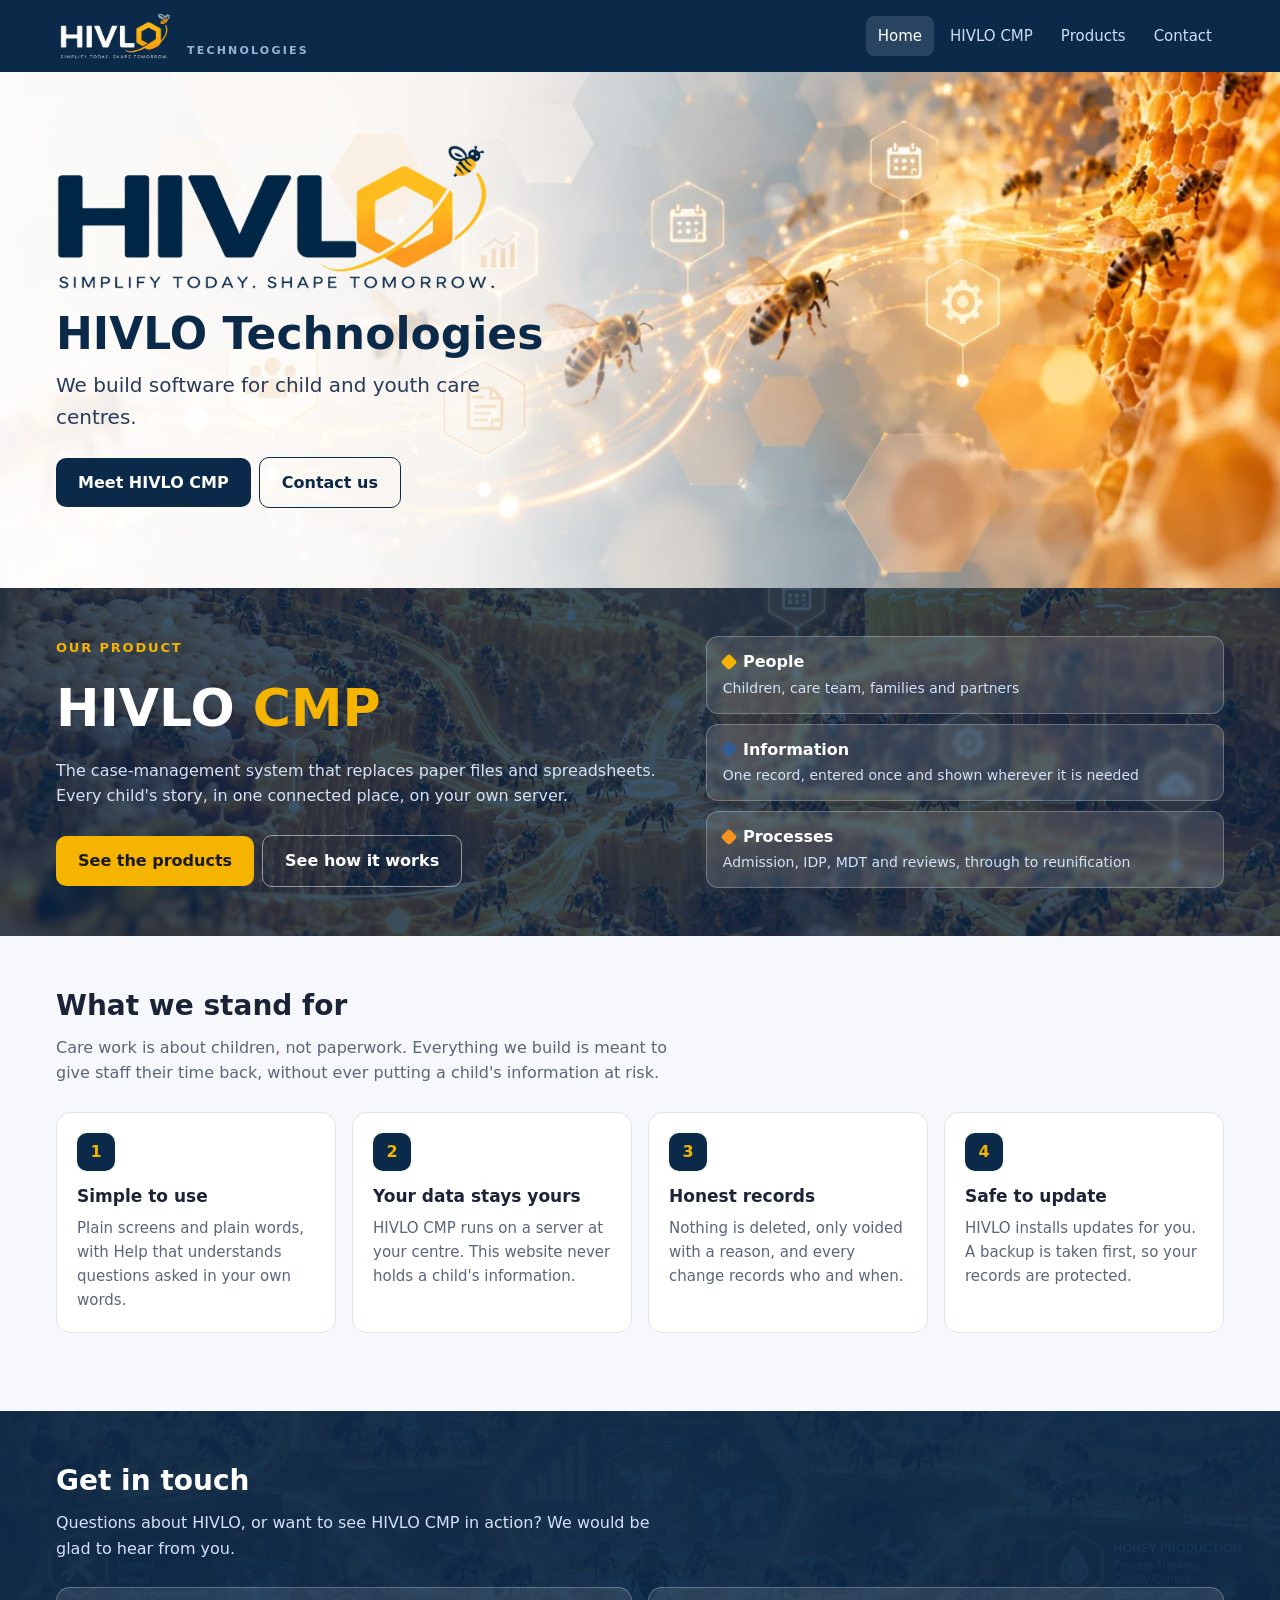
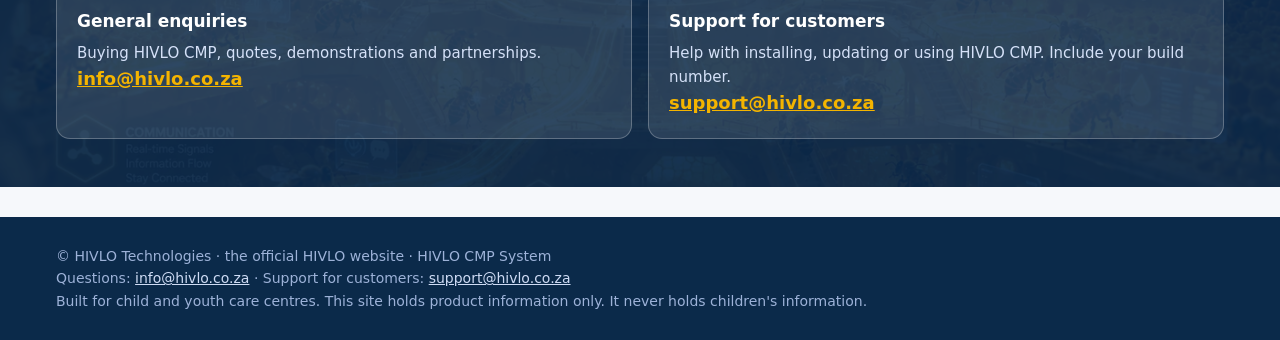
==== commit c5410f7d: "Add files via upload Website update 4" ====
--- a/index.html
+++ b/index.html
@@ -21,5 +21,5 @@
 <section id="contact" class="imgsec" style="margin-top:30px;background-image:url(assets/img/band-a.webp);--ov:rgba(11,42,74,.95)"><div class="wrap"><h2>Get in touch</h2><p class="lead">Questions about HIVLO, or want to see HIVLO CMP in action? We would be glad to hear from you.</p>
 <div class="contact"><div class="card"><h3>General enquiries</h3><p>Buying HIVLO CMP, quotes, demonstrations and partnerships.</p><a href="mailto:info@hivlo.co.za">info@hivlo.co.za</a></div>
 <div class="card"><h3>Support for customers</h3><p>Help with installing, updating or using HIVLO CMP. Include your build number.</p><a href="mailto:support@hivlo.co.za">support@hivlo.co.za</a></div></div></div></section>
-<footer><div class="wrap">© HIVLO Technologies · the official HIVLO website · HIVLO CMP System<br>Questions: <a href="mailto:info@hivlo.co.za">info@hivlo.co.za</a> · Support for customers: <a href="mailto:support@hivlo.co.za">support@hivlo.co.za</a><br>Built for child and youth care centres. This site holds product information, release notes and download information only. It never holds children's information.</div></footer>
+<footer><div class="wrap">© HIVLO Technologies · the official HIVLO website · HIVLO CMP System<br>Questions: <a href="mailto:info@hivlo.co.za">info@hivlo.co.za</a> · Support for customers: <a href="mailto:support@hivlo.co.za">support@hivlo.co.za</a><br>Built for child and youth care centres. This site holds product information only. It never holds children's information.</div></footer>
 <script src="assets/app.js"></script><script src="assets/flow.js"></script></body></html>
--- a/assets/style.css
+++ b/assets/style.css
@@ -72,8 +72,8 @@
 /* ---- company home + image backgrounds ---- */
 .brand small{font-weight:600;font-size:11px;letter-spacing:.2em;color:#9db2d8;margin-left:2px;align-self:flex-end;padding-bottom:3px}
 @media (max-width:520px){.brand small{display:none}}
-.hero-co{background:#eaf1fa url(img/hero-home.webp) 70% center/cover no-repeat;position:relative;color:var(--navy)}
-.hero-co::before{content:"";position:absolute;inset:0;background:linear-gradient(90deg,rgba(255,255,255,.93) 0,rgba(255,255,255,.85) 38%,rgba(255,255,255,.1) 75%)}
+.hero-co{background:#eaf1fa url(img/hero-home.webp) 85% center/cover no-repeat;position:relative;color:var(--navy)}
+.hero-co::before{content:"";position:absolute;inset:0;background:linear-gradient(90deg,rgba(255,255,255,.88) 0,rgba(255,255,255,.72) 36%,rgba(255,255,255,0) 66%)}
 .hero-co .wrap{position:relative;padding-top:72px;padding-bottom:80px}
 .hero-co img.logo{width:min(440px,86%);height:auto;display:block;margin:0 0 20px}
 .hero-co h1{font-size:clamp(28px,4.4vw,44px);line-height:1.1;margin:0 0 10px;color:var(--navy)}
@@ -97,3 +97,27 @@
 .flowsec .flow button{background:rgba(255,255,255,.92);color:#0B2A4A}.flowsec .flow button[aria-pressed=true]{background:var(--gold);border-color:var(--gold);color:#1a1a1a}
 .imgsec a.btn{color:#1a1a1a}.imgsec a.btn.ghost{color:#fff}
 header.site .wrap{min-height:72px}
+
+.prod{display:grid;gap:16px;grid-template-columns:1.2fr 1fr 1fr;align-items:stretch}
+.prod .card h3{margin:8px 0 4px}.prod .card>p{color:var(--mute);margin:0 0 10px}
+.prod .card.star{border:2px solid var(--gold)}
+ul.ticks{list-style:none;margin:0;padding:0;display:grid;gap:8px}
+ul.ticks li{position:relative;padding-left:24px;font-size:15px}
+ul.ticks li::before{content:"";position:absolute;left:2px;top:7px;width:9px;height:9px;background:var(--gold);transform:rotate(45deg);border-radius:2px}
+@media (max-width:900px){.prod{grid-template-columns:1fr}}
+
+#hive .hx{cursor:pointer;transition:filter .2s}#hive .hx:hover,#hive .hx:focus{filter:brightness(1.12);outline:none}#hive .hx.sel{stroke:#0B2A4A;stroke-width:6}
+.flowmsg{display:grid;gap:8px;min-height:7em}.flowmsg .cdet{display:block;background:#f3f6fa;border-left:4px solid var(--gold);border-radius:8px;padding:10px 14px;color:var(--ink)}.flowmsg .cdet.hint{background:none;border:0;padding:0;font-style:italic}
+
+.flowsec .flowbox{background:radial-gradient(900px 500px at 50% 45%,rgba(60,40,0,.55),rgba(6,22,40,.92));border-color:rgba(244,180,0,.4)}
+.flowsec .flowmsg{color:#d5e1f8}.flowsec .flowmsg .cdet{background:rgba(255,255,255,.08);color:#fff}
+#hive .hx.sel{stroke:#fff;stroke-width:4}#hive .hx:hover,#hive .hx:focus{filter:url(#glow) brightness(1.25)}
+
+#hive .hxg .pop{transition:opacity .2s}#hive .hxg.hot .pop{opacity:.15}
+#hive .hxg.sel .hxp{stroke:#fff;stroke-width:4}#hive .hx:hover,#hive .hx:focus{filter:none;outline:none}
+#hive .lift{transition:transform .22s cubic-bezier(.2,.8,.3,1.2);transform-box:fill-box;transform-origin:center}
+#hive .lift.go{transform:translate(var(--dx),var(--dy)) scale(1.2)}
+#hive .lift .hxp{stroke:#FFD54A;stroke-width:3.5}
+.hxtip{position:absolute;z-index:5;background:rgba(6,22,40,.96);color:#e8effc;border:1px solid rgba(244,180,0,.55);border-left:5px solid var(--gold);border-radius:10px;padding:12px 14px;box-shadow:0 8px 26px rgba(0,0,0,.45);pointer-events:none;font-size:14px;line-height:1.45}
+.hxtip strong{display:block;color:#FFD54A;font-size:16px;margin-bottom:4px}
+@media (prefers-reduced-motion:reduce){#hive .lift{transition:none}}
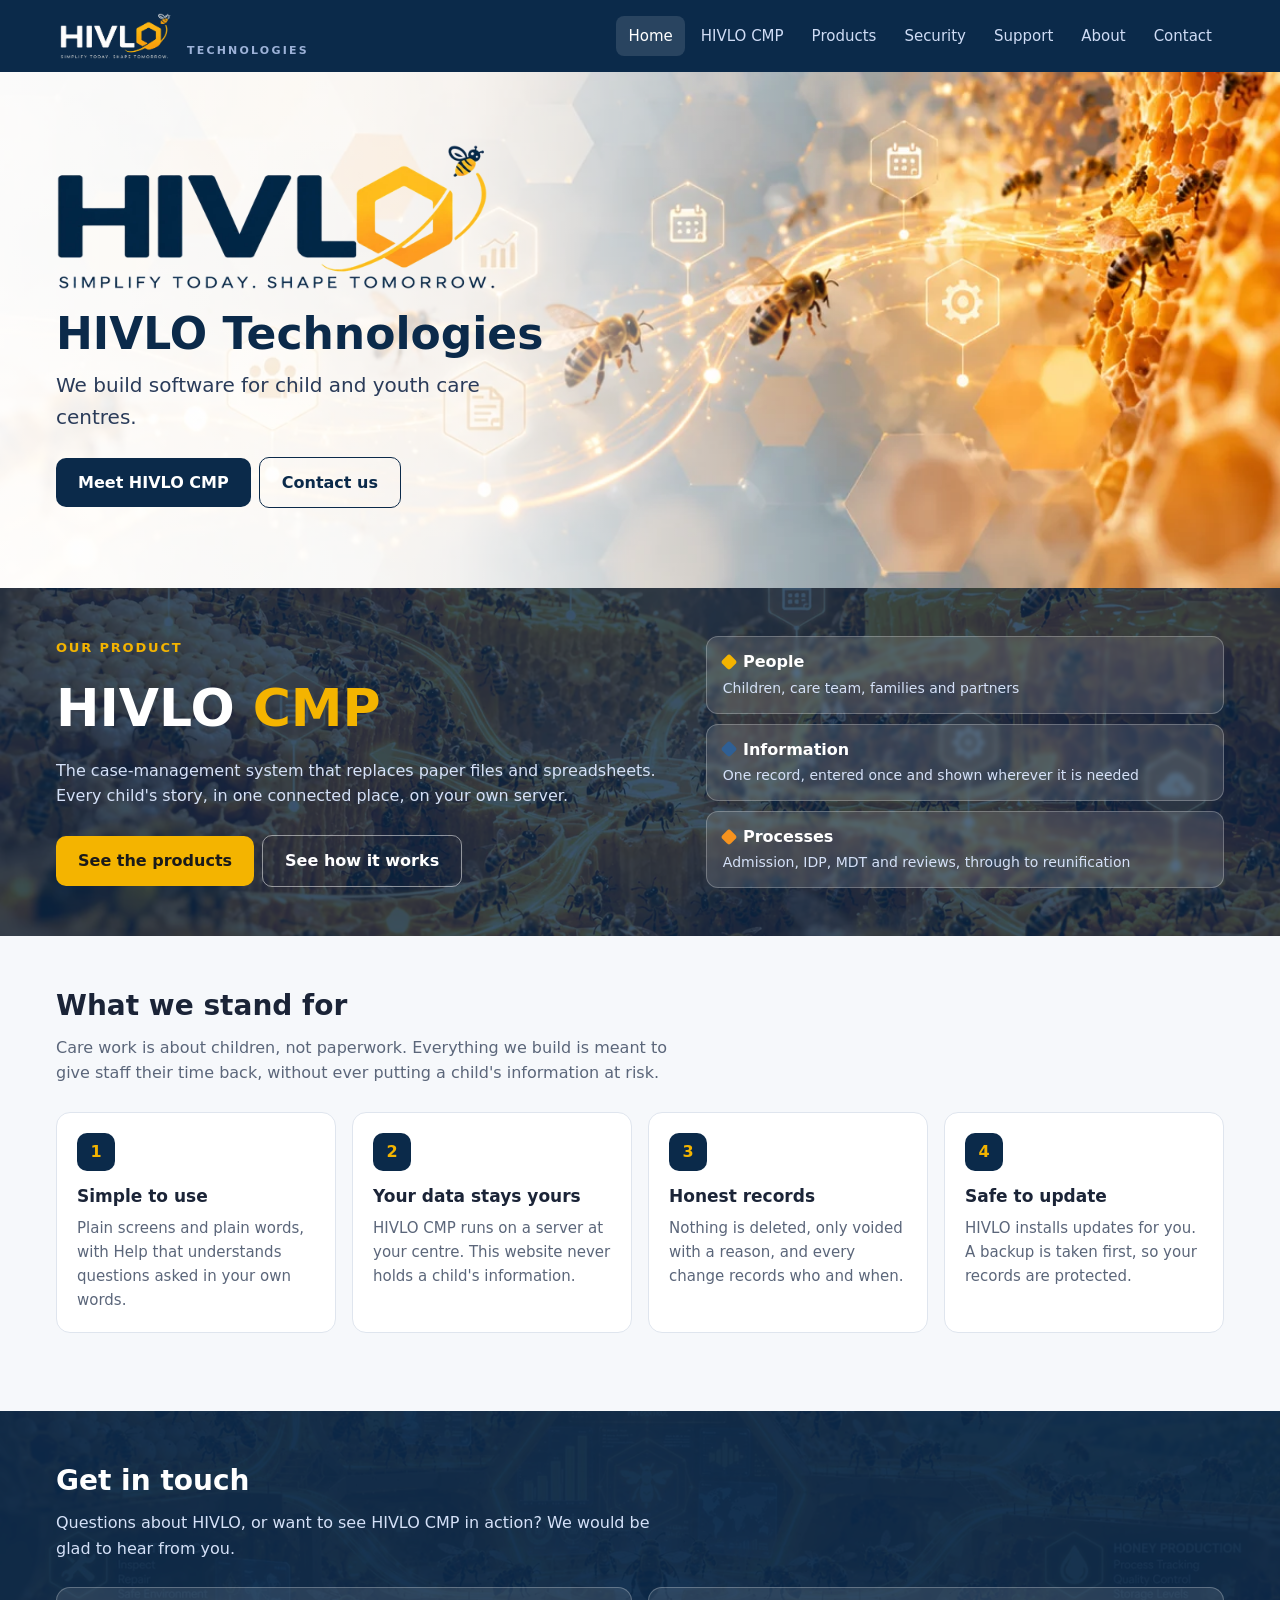
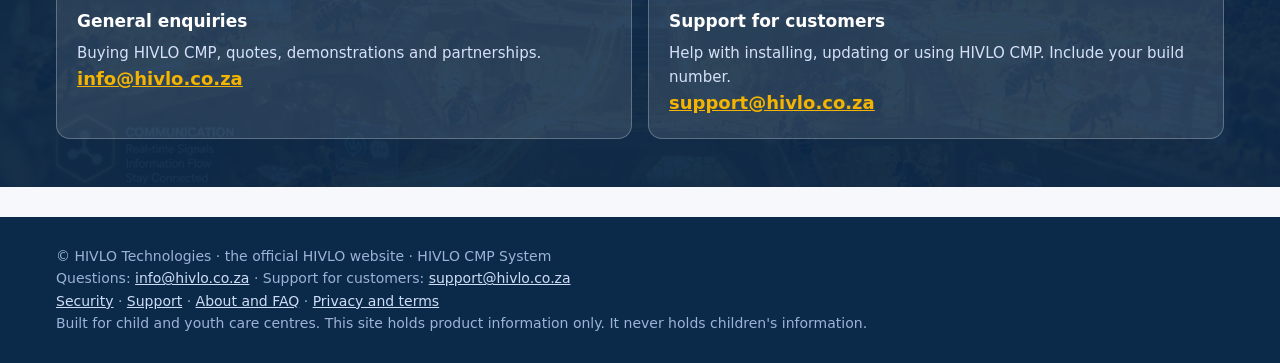
==== commit 567cbca8: "Add files via upload Website update 5" ====
--- a/index.html
+++ b/index.html
@@ -1,6 +1,6 @@
 <!doctype html><html lang="en"><head><meta charset="utf-8"><meta name="viewport" content="width=device-width,initial-scale=1">
 <title>HIVLO Technologies – Software for child and youth care</title><meta name="description" content="HIVLO Technologies builds software for child and youth care centres, including HIVLO CMP. Official website."><link rel="icon" type="image/png" sizes="32x32" href="assets/img/favicon-32.png"><link rel="apple-touch-icon" href="assets/img/favicon-180.png"><link rel="stylesheet" href="assets/style.css"></head><body>
-<header class="site"><div class="wrap"><a class="brand" href="index.html" aria-label="HIVLO Technologies, home"><img src="assets/img/hivlo-logo-reversed.png" alt="HIVLO" height="54" style="height:54px;width:auto;display:block"><small>TECHNOLOGIES</small></a><nav><a href="index.html" aria-current=page>Home</a><a href="cmp.html">HIVLO CMP</a><a href="download.html">Products</a><a href="index.html#contact">Contact</a></nav></div></header>
+<header class="site"><div class="wrap"><a class="brand" href="index.html" aria-label="HIVLO Technologies, home"><img src="assets/img/hivlo-logo-reversed.png" alt="HIVLO" height="54" style="height:54px;width:auto;display:block"><small>TECHNOLOGIES</small></a><nav><a href="index.html" aria-current=page>Home</a><a href="cmp.html">HIVLO CMP</a><a href="download.html">Products</a><a href="security.html">Security</a><a href="support.html">Support</a><a href="about.html">About</a><a href="index.html#contact">Contact</a></nav></div></header>
 <div class="hero-co"><div class="wrap">
 <img class="logo" src="assets/img/hivlo-logo.webp" alt="HIVLO. Simplify today. Shape tomorrow." width="440" height="146">
 <h1>HIVLO Technologies</h1>
@@ -21,5 +21,5 @@
 <section id="contact" class="imgsec" style="margin-top:30px;background-image:url(assets/img/band-a.webp);--ov:rgba(11,42,74,.95)"><div class="wrap"><h2>Get in touch</h2><p class="lead">Questions about HIVLO, or want to see HIVLO CMP in action? We would be glad to hear from you.</p>
 <div class="contact"><div class="card"><h3>General enquiries</h3><p>Buying HIVLO CMP, quotes, demonstrations and partnerships.</p><a href="mailto:info@hivlo.co.za">info@hivlo.co.za</a></div>
 <div class="card"><h3>Support for customers</h3><p>Help with installing, updating or using HIVLO CMP. Include your build number.</p><a href="mailto:support@hivlo.co.za">support@hivlo.co.za</a></div></div></div></section>
-<footer><div class="wrap">© HIVLO Technologies · the official HIVLO website · HIVLO CMP System<br>Questions: <a href="mailto:info@hivlo.co.za">info@hivlo.co.za</a> · Support for customers: <a href="mailto:support@hivlo.co.za">support@hivlo.co.za</a><br>Built for child and youth care centres. This site holds product information only. It never holds children's information.</div></footer>
+<footer><div class="wrap">© HIVLO Technologies · the official HIVLO website · HIVLO CMP System<br>Questions: <a href="mailto:info@hivlo.co.za">info@hivlo.co.za</a> · Support for customers: <a href="mailto:support@hivlo.co.za">support@hivlo.co.za</a><br><a href="security.html">Security</a> · <a href="support.html">Support</a> · <a href="about.html">About and FAQ</a> · <a href="legal.html">Privacy and terms</a><br>Built for child and youth care centres. This site holds product information only. It never holds children's information.</div></footer>
 <script src="assets/app.js"></script><script src="assets/flow.js"></script></body></html>
--- a/assets/style.css
+++ b/assets/style.css
@@ -121,3 +121,29 @@
 .hxtip{position:absolute;z-index:5;background:rgba(6,22,40,.96);color:#e8effc;border:1px solid rgba(244,180,0,.55);border-left:5px solid var(--gold);border-radius:10px;padding:12px 14px;box-shadow:0 8px 26px rgba(0,0,0,.45);pointer-events:none;font-size:14px;line-height:1.45}
 .hxtip strong{display:block;color:#FFD54A;font-size:16px;margin-bottom:4px}
 @media (prefers-reduced-motion:reduce){#hive .lift{transition:none}}
+
+.hero2 .wrap{grid-template-columns:1fr}.hero2{padding:80px 0 64px}.hero2 .sub{max-width:36ch;font-size:22px}
+
+/* HIVLO CMP page: one continuous hive look */
+body.hive{--ink:#e8edf6;--mute:#b9c7e0;--card:rgba(255,255,255,.07);--line:rgba(244,180,0,.32);background:#0B2A4A;color:var(--ink)}
+body.hive::before{content:"";position:fixed;inset:0;z-index:-1;background:linear-gradient(rgba(8,28,50,.88),rgba(8,28,50,.9)),url(img/flow-bg.webp) center/cover no-repeat}
+body.hive section,body.hive .imgsec{background:transparent}
+body.hive .imgsec::before{display:none}
+body.hive section h2,body.hive .imgsec h2{color:#fff}
+body.hive .lead{color:#c7d4ec}
+body.hive .card{backdrop-filter:blur(2px)}
+body.hive .card h3{color:#fff}body.hive .card p{color:#c7d4ec}
+body.hive .card.star{border-color:var(--gold)}
+body.hive .ico{background:var(--gold);color:#0B2A4A}
+body.hive .journey li{background:var(--card);border-color:var(--line);border-top-color:var(--gold);color:#e8edf6}
+body.hive .journey li b{color:#fff}body.hive .journey li span{color:#c7d4ec}
+body.hive .hero2{background:transparent}
+body.hive .imgsec a{color:var(--gold)}body.hive a.btn{color:#1a1a1a}body.hive a.btn.ghost{color:#fff}
+
+.plug{display:grid;gap:16px;grid-template-columns:1fr 1.4fr;align-items:stretch}
+.plugs{display:grid;gap:12px;grid-template-columns:1fr 1fr}
+.plugs .card h3{margin:6px 0 4px}.card.planned{border-style:dashed;background:transparent}
+@media (max-width:760px){.plug{grid-template-columns:1fr}.plugs{grid-template-columns:1fr}}
+.faq{display:grid;gap:10px;max-width:820px}.faq details{background:var(--card);border:1px solid var(--line);border-radius:var(--r);padding:14px 18px}
+.faq summary{cursor:pointer;font-weight:700;color:var(--navy)}.faq details[open] summary{margin-bottom:8px}.faq p{margin:0;color:var(--mute)}
+nav a{white-space:nowrap}
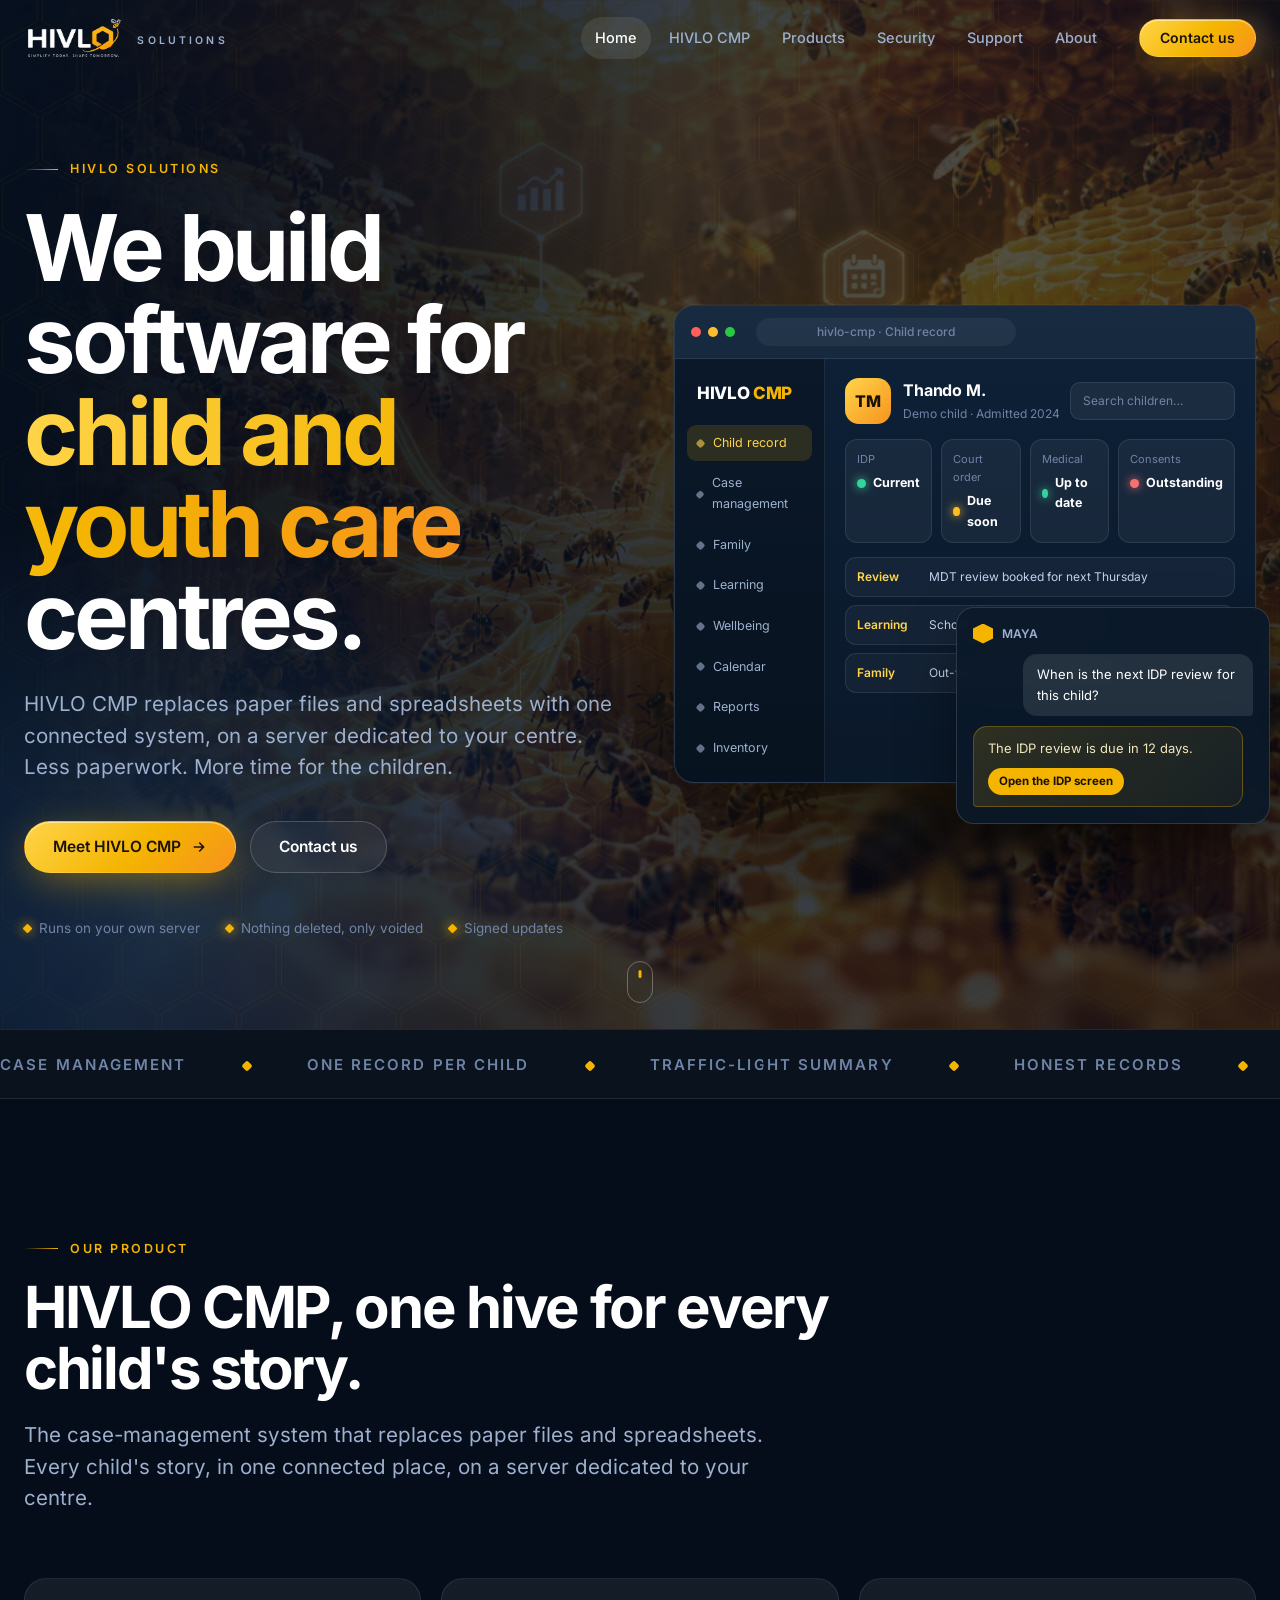
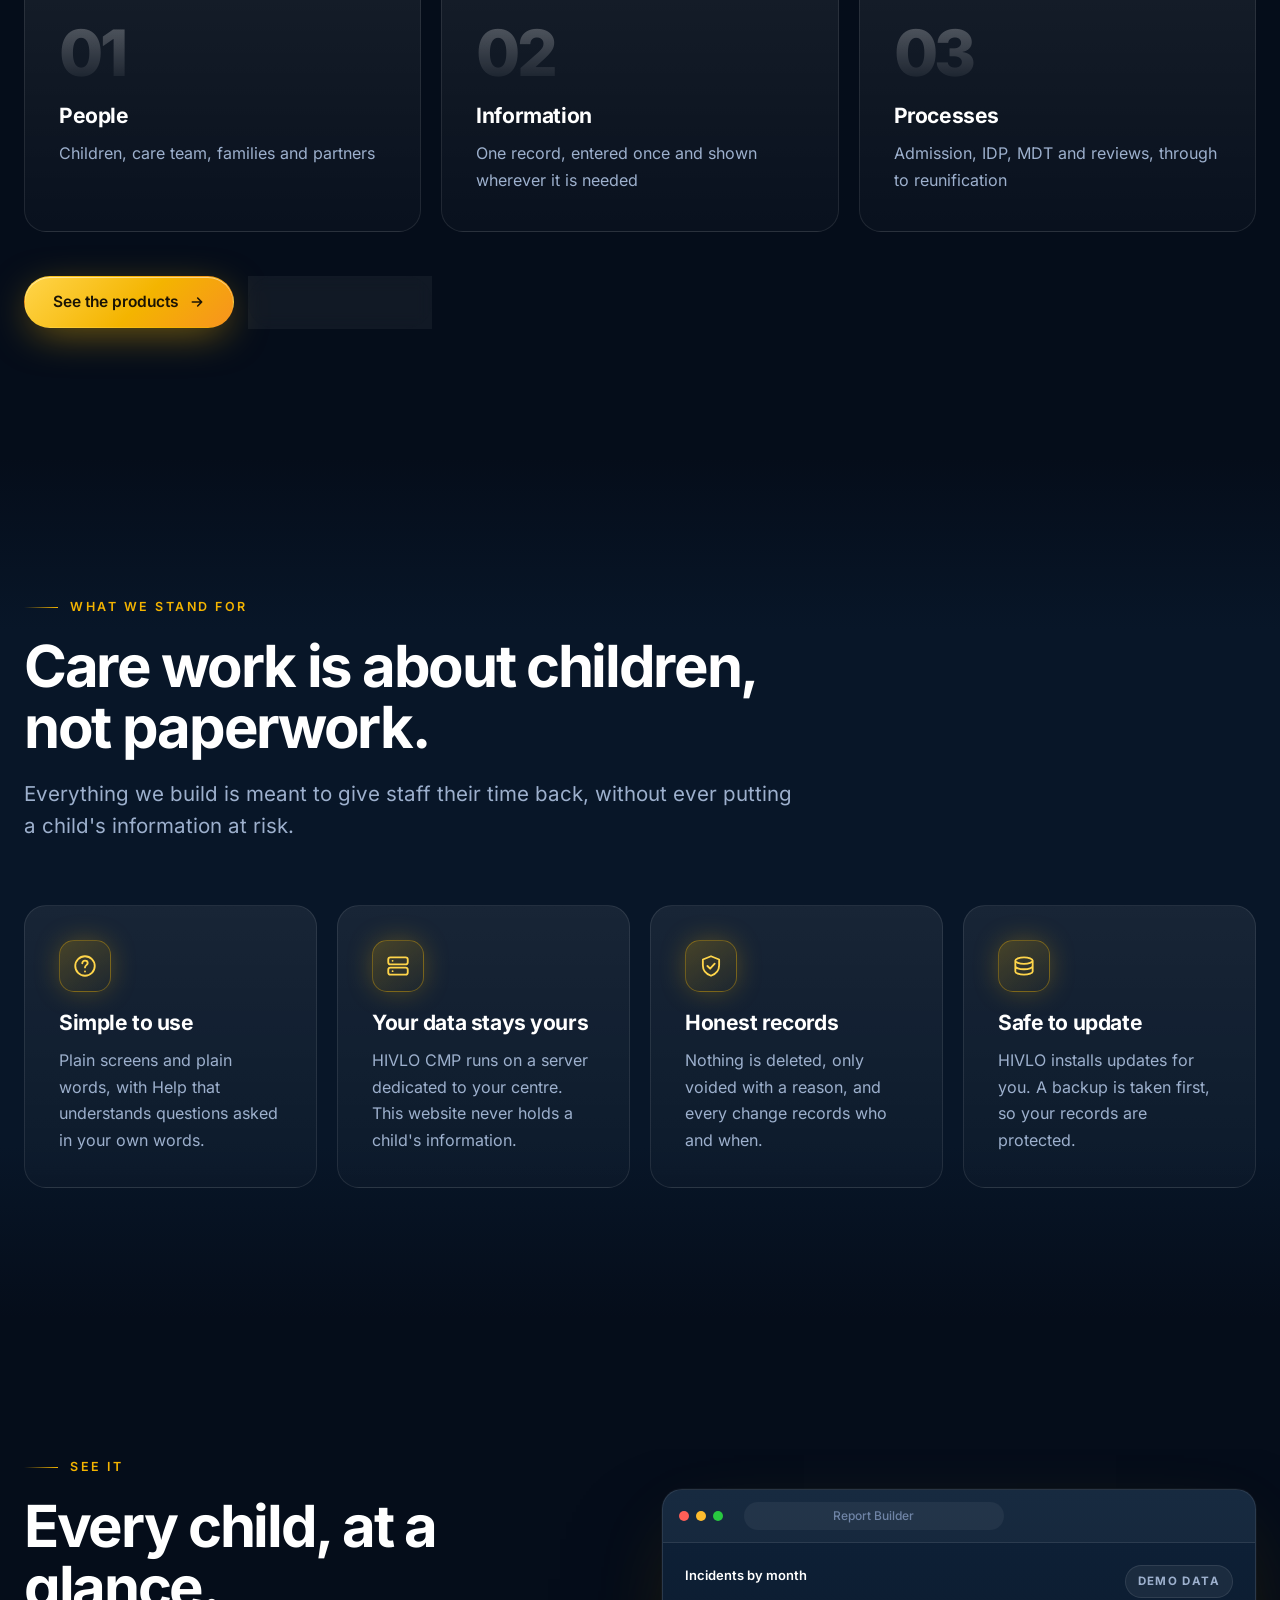
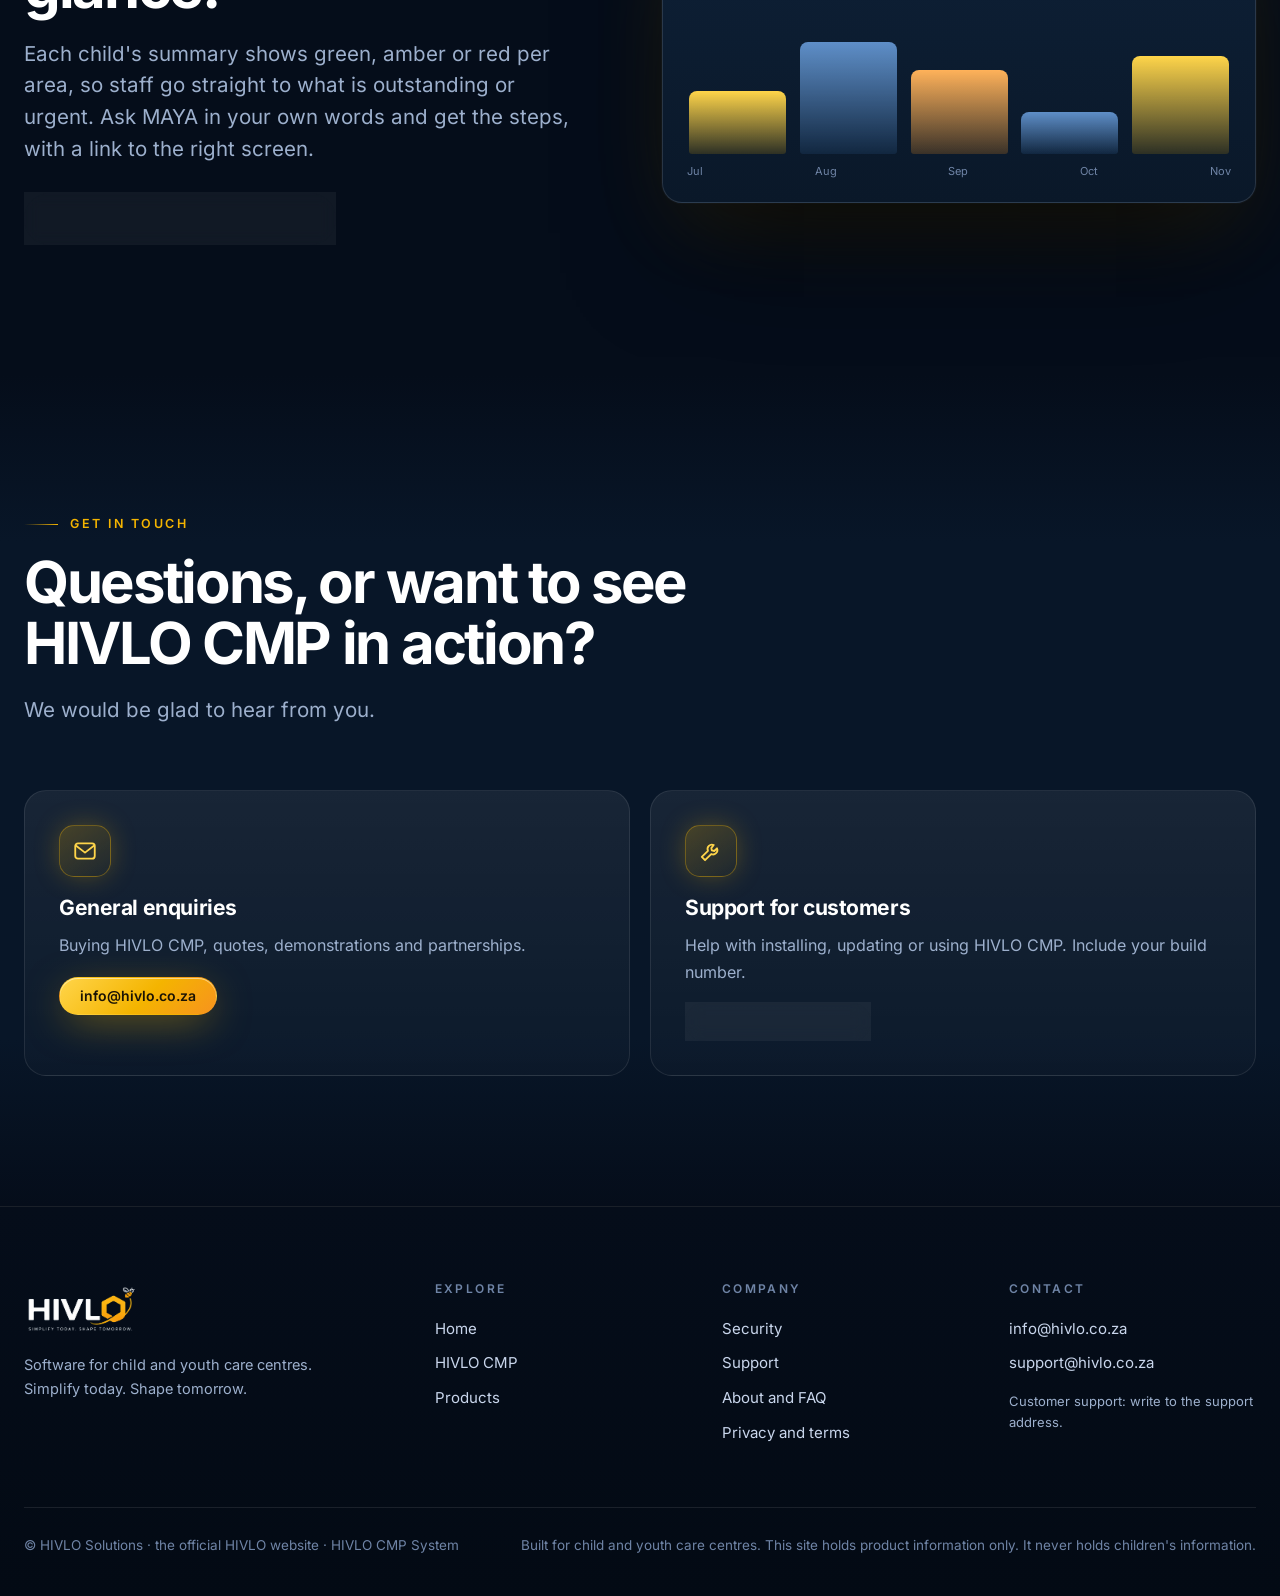
==== commit 7513a107: "Add files via upload" ====
--- a/index.html
+++ b/index.html
@@ -1,25 +1,37 @@
 <!doctype html><html lang="en"><head><meta charset="utf-8"><meta name="viewport" content="width=device-width,initial-scale=1">
-<title>HIVLO Technologies – Software for child and youth care</title><meta name="description" content="HIVLO Technologies builds software for child and youth care centres, including HIVLO CMP. Official website."><link rel="icon" type="image/png" sizes="32x32" href="assets/img/favicon-32.png"><link rel="apple-touch-icon" href="assets/img/favicon-180.png"><link rel="stylesheet" href="assets/style.css"></head><body>
-<header class="site"><div class="wrap"><a class="brand" href="index.html" aria-label="HIVLO Technologies, home"><img src="assets/img/hivlo-logo-reversed.png" alt="HIVLO" height="54" style="height:54px;width:auto;display:block"><small>TECHNOLOGIES</small></a><nav><a href="index.html" aria-current=page>Home</a><a href="cmp.html">HIVLO CMP</a><a href="download.html">Products</a><a href="security.html">Security</a><a href="support.html">Support</a><a href="about.html">About</a><a href="index.html#contact">Contact</a></nav></div></header>
-<div class="hero-co"><div class="wrap">
-<img class="logo" src="assets/img/hivlo-logo.webp" alt="HIVLO. Simplify today. Shape tomorrow." width="440" height="146">
-<h1>HIVLO Technologies</h1>
-<p>We build software for child and youth care centres.</p>
-<a class="btn dark" href="cmp.html">Meet HIVLO CMP</a><a class="btn outline" href="#contact">Contact us</a></div></div>
-<section class="imgsec" style="background-image:url(assets/img/flow-bg.webp);--ov:rgba(11,42,74,.8)"><div class="wrap"><div class="fp"><div>
-<p class="eyebrow">Our product</p><h2>HIVLO <span>CMP</span></h2>
-<p class="lead">The case-management system that replaces paper files and spreadsheets. Every child's story, in one connected place, on your own server.</p>
-<a class="btn" href="download.html">See the products</a><a class="btn ghost" href="cmp.html">See how it works</a></div>
-<div class="chips"><div class="chip"><b><i style="background:#F4B400"></i>People</b><span>Children, care team, families and partners</span></div>
-<div class="chip"><b><i style="background:#2F5F94"></i>Information</b><span>One record, entered once and shown wherever it is needed</span></div>
-<div class="chip"><b><i style="background:#F7931E"></i>Processes</b><span>Admission, IDP, MDT and reviews, through to reunification</span></div></div></div></div></section>
-<section><div class="wrap"><h2>What we stand for</h2><p class="lead">Care work is about children, not paperwork. Everything we build is meant to give staff their time back, without ever putting a child's information at risk.</p>
-<div class="grid"><div class="card"><div class="ico">1</div><h3>Simple to use</h3><p>Plain screens and plain words, with Help that understands questions asked in your own words.</p></div>
-<div class="card"><div class="ico">2</div><h3>Your data stays yours</h3><p>HIVLO CMP runs on a server at your centre. This website never holds a child's information.</p></div>
-<div class="card"><div class="ico">3</div><h3>Honest records</h3><p>Nothing is deleted, only voided with a reason, and every change records who and when.</p></div>
-<div class="card"><div class="ico">4</div><h3>Safe to update</h3><p>HIVLO installs updates for you. A backup is taken first, so your records are protected.</p></div></div></div></section>
-<section id="contact" class="imgsec" style="margin-top:30px;background-image:url(assets/img/band-a.webp);--ov:rgba(11,42,74,.95)"><div class="wrap"><h2>Get in touch</h2><p class="lead">Questions about HIVLO, or want to see HIVLO CMP in action? We would be glad to hear from you.</p>
-<div class="contact"><div class="card"><h3>General enquiries</h3><p>Buying HIVLO CMP, quotes, demonstrations and partnerships.</p><a href="mailto:info@hivlo.co.za">info@hivlo.co.za</a></div>
-<div class="card"><h3>Support for customers</h3><p>Help with installing, updating or using HIVLO CMP. Include your build number.</p><a href="mailto:support@hivlo.co.za">support@hivlo.co.za</a></div></div></div></section>
-<footer><div class="wrap">© HIVLO Technologies · the official HIVLO website · HIVLO CMP System<br>Questions: <a href="mailto:info@hivlo.co.za">info@hivlo.co.za</a> · Support for customers: <a href="mailto:support@hivlo.co.za">support@hivlo.co.za</a><br><a href="security.html">Security</a> · <a href="support.html">Support</a> · <a href="about.html">About and FAQ</a> · <a href="legal.html">Privacy and terms</a><br>Built for child and youth care centres. This site holds product information only. It never holds children's information.</div></footer>
-<script src="assets/app.js"></script><script src="assets/flow.js"></script></body></html>+<title>HIVLO Solutions – software for child and youth care centres</title><meta name="description" content="HIVLO Solutions builds HIVLO CMP, the case-management system for child and youth care centres."><meta name="theme-color" content="#050d1a"><link rel="icon" type="image/png" sizes="32x32" href="assets/img/favicon-32.png"><link rel="apple-touch-icon" href="assets/img/favicon-180.png"><link rel="preload" href="assets/fonts/inter-latin-wght-normal.woff2" as="font" type="font/woff2" crossorigin><link rel="stylesheet" href="assets/site.css"></head><body>
+<a href="#main" style="position:absolute;left:-999px" onfocus="this.style.left='12px';this.style.top='12px';this.style.zIndex=99;this.style.background='#F4B400';this.style.color='#000';this.style.padding='10px 16px';this.style.borderRadius='99px'">Skip to content</a>
+<header class="nav"><div class="wrap"><a class="brand" href="index.html" aria-label="HIVLO Solutions, home"><img src="assets/img/hivlo-logo-reversed.png" alt="HIVLO" height="46"><small>SOLUTIONS</small></a>
+<nav class="menu" id="menu" aria-label="Main"><a href="index.html" aria-current="page">Home</a><a href="cmp.html">HIVLO CMP</a><a href="download.html">Products</a><a href="security.html">Security</a><a href="support.html">Support</a><a href="about.html">About</a></nav><a class="btn primary sm" href="index.html#contact">Contact us</a>
+<button class="burger" aria-label="Menu" aria-expanded="false" aria-controls="menu"><span></span></button></div></header><main id="main">
+<section class="hero"><div class="photo"></div><canvas id="hexfield" aria-hidden="true"></canvas><div class="wrap grid2"><div>
+<span class="eyebrow" data-r>HIVLO Solutions</span><h1 data-r style="--d:.08s">We build software for <span class="gold">child and youth care</span> centres.</h1>
+<p class="lead" data-r style="--d:.16s">HIVLO CMP replaces paper files and spreadsheets with one connected system, on a server dedicated to your centre. Less paperwork. More time for the children.</p>
+<div class="btnrow" data-r style="--d:.24s"><a class="btn primary" href="cmp.html">Meet HIVLO CMP <svg viewBox="0 0 24 24" fill="none" stroke="currentColor" stroke-width="2.4" stroke-linecap="round" stroke-linejoin="round"><path d="M5 12h14M13 6l6 6-6 6"/></svg></a><a class="btn ghost" href="#contact">Contact us</a></div>
+<div class="trust" data-r style="--d:.32s"><span><i></i>Runs on your own server</span><span><i></i>Nothing deleted, only voided</span><span><i></i>Signed updates</span></div></div>
+<div class="stage" data-r style="--d:.2s;position:relative"><div class="stage"><div class="tilt"><div class="win" role="img" aria-label="Illustration of a HIVLO CMP child record screen with demo data"><div class="bar"><i></i><i></i><i></i><b>hivlo-cmp · Child record</b></div>
+<div class="app"><div class="sb"><div class="lg">HIVLO <em>CMP</em></div><a class="on">Child record</a><a>Case management</a><a>Family</a><a>Learning</a><a>Wellbeing</a><a>Calendar</a><a>Reports</a><a>Inventory</a></div>
+<div class="mn"><div class="top"><div class="who"><div class="av">TM</div><div><b>Thando M.</b><span>Demo child · Admitted 2024</span></div></div><div class="search">Search children…</div></div>
+<div class="tiles"><div class="tile"><span>IDP</span><b><i class="tl g"></i>Current</b></div><div class="tile"><span>Court order</span><b><i class="tl a"></i>Due soon</b></div><div class="tile"><span>Medical</span><b><i class="tl g"></i>Up to date</b></div><div class="tile"><span>Consents</span><b><i class="tl r"></i>Outstanding</b></div></div>
+<div class="feed"><div><b>Review</b>MDT review booked for next Thursday</div><div><b>Learning</b>School report imported, Term 3</div><div><b>Family</b>Out-weekend recorded with family</div></div></div></div>
+<span class="demo">Demo data</span></div></div></div><div class="float" style="right:-14px;bottom:-40px;max-width:330px" role="img" aria-label="Illustration of the MAYA assistant answering a question"><div class="chat"><div class="hd"><i></i>MAYA</div><div class="u">When is the next IDP review for this child?</div><div class="m">The IDP review is due in 12 days. <br><u>Open the IDP screen</u></div></div></div></div></div><div class="scrollcue" aria-hidden="true"></div></section>
+<div class="marquee" aria-hidden="true"><div class="track"><span>Case management</span><span>One record per child</span><span>Traffic-light summary</span><span>Honest records</span><span>Inventory</span><span>Report Builder</span><span>MAYA assistant</span><span>Signed updates</span><span>Dedicated server</span><span>Case management</span><span>One record per child</span><span>Traffic-light summary</span><span>Honest records</span><span>Inventory</span><span>Report Builder</span><span>MAYA assistant</span><span>Signed updates</span><span>Dedicated server</span></div></div>
+<section><div class="wrap"><div class="head " data-r><span class="eyebrow">Our product</span><h2>HIVLO CMP, one hive for every child's story.</h2><p class="lead">The case-management system that replaces paper files and spreadsheets. Every child's story, in one connected place, on a server dedicated to your centre.</p></div>
+<div class="grid3">
+<div class="glass pillar" data-r><div class="big">01</div><span class="dot" style="background:#F4B400;color:#F4B400"></span><h3>People</h3><p>Children, care team, families and partners</p></div>
+<div class="glass pillar" data-r style="--d:.1s"><div class="big">02</div><span class="dot" style="background:#5f8fc8;color:#5f8fc8"></span><h3>Information</h3><p>One record, entered once and shown wherever it is needed</p></div>
+<div class="glass pillar" data-r style="--d:.2s"><div class="big">03</div><span class="dot" style="background:#F7931E;color:#F7931E"></span><h3>Processes</h3><p>Admission, IDP, MDT and reviews, through to reunification</p></div></div>
+<div class="btnrow" style="margin-top:44px" data-r><a class="btn primary" href="download.html">See the products <svg viewBox="0 0 24 24" fill="none" stroke="currentColor" stroke-width="2.4" stroke-linecap="round" stroke-linejoin="round"><path d="M5 12h14M13 6l6 6-6 6"/></svg></a><a class="btn ghost" href="cmp.html#flow">See how it works</a></div></div></section>
+<section class="alt"><div class="wrap"><div class="head " data-r><span class="eyebrow">What we stand for</span><h2>Care work is about children, not paperwork.</h2><p class="lead">Everything we build is meant to give staff their time back, without ever putting a child's information at risk.</p></div>
+<div class="grid4"><div class="glass " data-r style="--d:0s"><span class="ico" aria-hidden="true"><svg viewBox="0 0 24 24"><circle cx="12" cy="12" r="9"/><path d="M9.500 9.500c0-1.500 1.100-2.500 2.500-2.500s2.500 1 2.500 2.300c0 1.800-2.500 2-2.500 4M12 17v.1"/></svg></span><h3>Simple to use</h3><p>Plain screens and plain words, with Help that understands questions asked in your own words.</p></div><div class="glass " data-r style="--d:0.08s"><span class="ico" aria-hidden="true"><svg viewBox="0 0 24 24"><rect x="3" y="4" width="18" height="6.500" rx="2"/><rect x="3" y="13.500" width="18" height="6.500" rx="2"/><path d="M7 7.250h.01M7 16.750h.01"/></svg></span><h3>Your data stays yours</h3><p>HIVLO CMP runs on a server dedicated to your centre. This website never holds a child's information.</p></div><div class="glass " data-r style="--d:0.16s"><span class="ico" aria-hidden="true"><svg viewBox="0 0 24 24"><path d="M12 3 4.5 6v5.5c0 4.600 3.100 7.800 7.500 9.500 4.400-1.700 7.500-4.900 7.500-9.500V6z"/><path d="m8.700 12 2.500 2.500 4.200-4.600"/></svg></span><h3>Honest records</h3><p>Nothing is deleted, only voided with a reason, and every change records who and when.</p></div><div class="glass " data-r style="--d:0.24s"><span class="ico" aria-hidden="true"><svg viewBox="0 0 24 24"><path d="M4 7c0-1.700 3.600-3 8-3s8 1.300 8 3-3.600 3-8 3-8-1.300-8-3zM4 7v5c0 1.700 3.600 3 8 3s8-1.300 8-3V7M4 12v5c0 1.700 3.600 3 8 3s8-1.300 8-3v-5"/></svg></span><h3>Safe to update</h3><p>HIVLO installs updates for you. A backup is taken first, so your records are protected.</p></div></div></div></section>
+<section><div class="wrap"><div class="split"><div data-r><div class="head" style="margin-bottom:0"><span class="eyebrow">See it</span><h2>Every child, at a glance.</h2></div><p class="lead">Each child's summary shows green, amber or red per area, so staff go straight to what is outstanding or urgent. Ask MAYA in your own words and get the steps, with a link to the right screen.</p><a class="btn ghost" href="cmp.html">Explore what HIVLO CMP does <svg viewBox="0 0 24 24" fill="none" stroke="currentColor" stroke-width="2.4" stroke-linecap="round" stroke-linejoin="round"><path d="M5 12h14M13 6l6 6-6 6"/></svg></a></div>
+<div data-r style="--d:.15s;position:relative"><div class="win" role="img" aria-label="Illustration of the Report Builder with demo data"><div class="bar"><i></i><i></i><i></i><b>Report Builder</b></div><div style="padding:22px"><div style="display:flex;justify-content:space-between;color:#fff;font-weight:600;margin-bottom:6px"><span>Incidents by month</span><span class="pill soft">Demo data</span></div><div class="chart"><i style="height:45%"></i><i style="height:80%;animation-delay:.1s"></i><i style="height:60%;animation-delay:.2s"></i><i style="height:30%;animation-delay:.3s"></i><i style="height:70%;animation-delay:.4s"></i></div><div class="legend"><span>Jul</span><span>Aug</span><span>Sep</span><span>Oct</span><span>Nov</span></div></div></div></div></div></div></section>
+<section id="contact" class="alt"><div class="wrap"><div class="head " data-r><span class="eyebrow">Get in touch</span><h2>Questions, or want to see HIVLO CMP in action?</h2><p class="lead">We would be glad to hear from you.</p></div>
+<div class="grid2c"><div class="glass" data-r><span class="ico" aria-hidden="true"><svg viewBox="0 0 24 24"><rect x="3" y="5" width="18" height="14" rx="2.500"/><path d="m3.500 7 8.500 6.500L20.500 7"/></svg></span><h3>General enquiries</h3><p>Buying HIVLO CMP, quotes, demonstrations and partnerships.</p><p style="margin-top:18px"><a class="btn primary sm" href="mailto:info@hivlo.co.za">info@hivlo.co.za</a></p></div>
+<div class="glass" data-r style="--d:.1s"><span class="ico" aria-hidden="true"><svg viewBox="0 0 24 24"><path d="M14.500 6.500a4 4 0 0 0-5.300 5.300L3.500 17.500l3 3 5.700-5.700a4 4 0 0 0 5.300-5.300l-2.500 2.500-2.200-.5-.5-2.200z"/></svg></span><h3>Support for customers</h3><p>Help with installing, updating or using HIVLO CMP. Include your build number.</p><p style="margin-top:18px"><a class="btn ghost sm" href="mailto:support@hivlo.co.za">support@hivlo.co.za</a></p></div></div></div></section>
+</main><footer><div class="wrap"><div class="fgrid"><div><img src="assets/img/hivlo-logo-reversed.png" alt="HIVLO Solutions" height="52"><p>Software for child and youth care centres. Simplify today. Shape tomorrow.</p></div>
+<div><h4>Explore</h4><a href="index.html">Home</a><a href="cmp.html">HIVLO CMP</a><a href="download.html">Products</a></div>
+<div><h4>Company</h4><a href="security.html">Security</a><a href="support.html">Support</a><a href="about.html">About and FAQ</a><a href="legal.html">Privacy and terms</a></div>
+<div><h4>Contact</h4><a href="mailto:info@hivlo.co.za">info@hivlo.co.za</a><a href="mailto:support@hivlo.co.za">support@hivlo.co.za</a><p style="margin-top:10px;font-size:13px">Customer support: write to the support address.</p></div></div>
+<div class="legal"><span>© HIVLO Solutions · the official HIVLO website · HIVLO CMP System</span><span>Built for child and youth care centres. This site holds product information only. It never holds children's information.</span></div></div></footer>
+<script src="assets/site.js"></script></body></html>
--- a/assets/site.css
+++ b/assets/site.css
@@ -0,0 +1,175 @@
+@font-face{font-family:"Inter";src:url(fonts/inter-latin-wght-normal.woff2) format("woff2");font-weight:100 900;font-display:swap}
+:root{--bg:#050d1a;--bg2:#081628;--navy:#0B2A4A;--navy2:#123a63;--gold:#F4B400;--gold2:#FFD54A;--orange:#F7931E;--blue:#2F5F94;--ink:#eaf0fa;--mute:#9db0cd;--faint:#6f84a6;--line:rgba(255,255,255,.09);--glass:rgba(255,255,255,.045);--r:22px;--ease:cubic-bezier(.2,.8,.2,1);color-scheme:dark}
+*{box-sizing:border-box}html{scroll-behavior:smooth;-webkit-text-size-adjust:100%}
+body{margin:0;background:var(--bg);color:var(--ink);font:400 17px/1.65 "Inter",ui-sans-serif,system-ui,-apple-system,"Segoe UI",Roboto,sans-serif;-webkit-font-smoothing:antialiased;overflow-x:hidden}
+img,svg{max-width:100%;display:block}a{color:inherit}
+h1,h2,h3,h4{margin:0;font-weight:700;letter-spacing:-.03em;line-height:1.05;color:#fff}
+h1{font-size:clamp(42px,7.2vw,92px);letter-spacing:-.045em;line-height:1}
+h2{font-size:clamp(32px,4.6vw,58px);letter-spacing:-.04em}
+h3{font-size:21px;letter-spacing:-.02em;line-height:1.2}
+p{margin:0}
+.wrap{width:min(1240px,100% - 48px);margin:0 auto}
+.gold{background:linear-gradient(100deg,var(--gold2),var(--gold) 55%,var(--orange));-webkit-background-clip:text;background-clip:text;color:transparent}
+.eyebrow{display:inline-flex;align-items:center;gap:12px;font-size:12.5px;font-weight:600;letter-spacing:.2em;text-transform:uppercase;color:var(--gold)}
+.eyebrow::before{content:"";width:34px;height:1px;background:linear-gradient(90deg,transparent,var(--gold))}
+.lead{font-size:clamp(18px,1.6vw,22px);color:var(--mute);max-width:60ch;line-height:1.55}
+:focus-visible{outline:2px solid var(--gold2);outline-offset:3px;border-radius:6px}
+::selection{background:var(--gold);color:#0a1626}
+/* NAV */
+.nav{position:fixed;inset:0 0 auto 0;z-index:50;transition:background .3s,border-color .3s,backdrop-filter .3s;border-bottom:1px solid transparent}
+.nav.scrolled{background:rgba(5,13,26,.72);backdrop-filter:blur(18px) saturate(140%);-webkit-backdrop-filter:blur(18px) saturate(140%);border-color:var(--line)}
+.nav .wrap{display:flex;align-items:center;gap:28px;height:76px}
+.brand{display:flex;align-items:center;gap:12px;text-decoration:none;margin-right:auto}
+.brand img{height:46px;width:auto}.brand small{font-size:10.5px;letter-spacing:.3em;color:var(--mute);font-weight:600;margin-top:6px}
+.menu{display:flex;gap:4px;align-items:center}
+.menu a{text-decoration:none;font-size:14.5px;font-weight:500;color:var(--mute);padding:9px 14px;border-radius:99px;transition:color .2s,background .2s}
+.menu a:hover{color:#fff;background:rgba(255,255,255,.06)}.menu a[aria-current=page]{color:#fff;background:rgba(255,255,255,.09)}
+.burger{display:none;width:44px;height:44px;border-radius:12px;border:1px solid var(--line);background:var(--glass);color:#fff;cursor:pointer;padding:0;align-items:center;justify-content:center}
+.burger span,.burger span::before,.burger span::after{display:block;width:18px;height:2px;background:#fff;border-radius:2px;position:relative;transition:.25s}
+.burger span::before,.burger span::after{content:"";position:absolute;left:0}.burger span::before{top:-6px}.burger span::after{top:6px}
+.nav.open .burger span{background:transparent}.nav.open .burger span::before{top:0;transform:rotate(45deg)}.nav.open .burger span::after{top:0;transform:rotate(-45deg)}
+/* BUTTONS */
+.btn{display:inline-flex;align-items:center;gap:10px;font:600 15.5px/1 "Inter",sans-serif;text-decoration:none;padding:17px 28px;border-radius:99px;border:1px solid transparent;cursor:pointer;transition:transform .25s var(--ease),box-shadow .25s,background .25s,border-color .25s;white-space:nowrap}
+.btn.gold-btn,.btn.primary{background:linear-gradient(135deg,var(--gold2),var(--gold) 55%,var(--orange));color:#1a1305;box-shadow:0 10px 40px -8px rgba(244,180,0,.55),inset 0 1px 0 rgba(255,255,255,.5)}
+.btn.primary:hover{transform:translateY(-2px);box-shadow:0 16px 50px -8px rgba(244,180,0,.75),inset 0 1px 0 rgba(255,255,255,.6)}
+.btn.ghost{color:#fff;background:rgba(255,255,255,.05);border-color:rgba(255,255,255,.18);backdrop-filter:blur(8px)}
+.btn.ghost:hover{background:rgba(255,255,255,.11);border-color:rgba(255,255,255,.35);transform:translateY(-2px)}
+.btn.sm{padding:11px 20px;font-size:14px}.btn svg{width:16px;height:16px;transition:transform .25s}.btn:hover svg{transform:translateX(4px)}
+.btnrow{display:flex;gap:14px;flex-wrap:wrap}
+/* HERO */
+.hero{position:relative;min-height:100svh;padding:150px 0 90px;display:flex;align-items:center;overflow:hidden;isolation:isolate}
+.hero::before{content:"";position:absolute;inset:0;z-index:-3;background:radial-gradient(900px 600px at 78% 35%,rgba(244,180,0,.16),transparent 60%),radial-gradient(1000px 700px at 12% 90%,rgba(47,95,148,.35),transparent 60%),linear-gradient(180deg,#06101f,#050d1a)}
+.hero .photo{position:absolute;inset:0;z-index:-2;background:url(img/flow-bg.webp) center/cover;opacity:.22;mask-image:linear-gradient(90deg,transparent 0,#000 60%);-webkit-mask-image:linear-gradient(90deg,transparent 0,#000 60%)}
+#hexfield{position:absolute;inset:0;width:100%;height:100%;z-index:-1;opacity:.9}
+.hero .grid2{display:grid;grid-template-columns:1.02fr 1fr;gap:56px;align-items:center}
+.hero h1{margin:22px 0 26px}.hero .lead{margin-bottom:38px}
+.hero.page{min-height:auto;padding:170px 0 90px}.hero.page h1{font-size:clamp(40px,6vw,76px)}
+.trust{display:flex;gap:26px;flex-wrap:wrap;margin-top:44px;color:var(--faint);font-size:13.5px}
+.trust span{display:flex;align-items:center;gap:8px}.trust i{width:7px;height:7px;background:var(--gold);transform:rotate(45deg);border-radius:1px;box-shadow:0 0 12px var(--gold)}
+.scrollcue{position:absolute;left:50%;bottom:26px;translate:-50% 0;width:26px;height:42px;border:1.5px solid rgba(255,255,255,.3);border-radius:99px}
+.scrollcue::after{content:"";position:absolute;left:50%;top:8px;width:3px;height:8px;background:var(--gold);border-radius:3px;translate:-50% 0;animation:cue 1.8s infinite}
+@keyframes cue{0%{opacity:0;transform:translateY(0)}30%{opacity:1}100%{opacity:0;transform:translateY(14px)}}
+/* MARQUEE */
+.marquee{border-block:1px solid var(--line);background:rgba(255,255,255,.02);overflow:hidden;padding:20px 0;white-space:nowrap}
+.marquee .track{display:inline-flex;gap:56px;animation:mq 42s linear infinite}
+.marquee span{font-size:15px;font-weight:600;letter-spacing:.14em;text-transform:uppercase;color:var(--faint);display:inline-flex;align-items:center;gap:56px}
+.marquee span::after{content:"";width:8px;height:8px;background:var(--gold);transform:rotate(45deg);border-radius:2px}
+@keyframes mq{to{transform:translateX(-50%)}}
+/* SECTIONS */
+section{position:relative;padding:130px 0}
+.head{max-width:820px;margin-bottom:64px}.head h2{margin:18px 0 20px}.head.center{margin-inline:auto;text-align:center}.head.center .lead{margin-inline:auto}.head.center .eyebrow::before{display:none}
+.alt{background:linear-gradient(180deg,var(--bg),var(--bg2) 20%,var(--bg2) 80%,var(--bg))}
+.bgtex{position:relative;isolation:isolate}.bgtex::before{content:"";position:absolute;inset:0;z-index:-1;background:linear-gradient(rgba(5,13,26,.9),rgba(5,13,26,.94)),var(--tex) center/cover;}
+/* GLASS + SPOTLIGHT */
+.glass{position:relative;background:linear-gradient(180deg,rgba(255,255,255,.065),rgba(255,255,255,.02));border:1px solid var(--line);border-radius:var(--r);padding:34px;overflow:hidden;transition:transform .4s var(--ease),border-color .3s}
+.glass::before{content:"";position:absolute;inset:0;background:radial-gradient(420px circle at var(--mx,50%) var(--my,0%),rgba(244,180,0,.16),transparent 55%);opacity:0;transition:opacity .35s;pointer-events:none}
+.glass:hover{transform:translateY(-4px);border-color:rgba(244,180,0,.35)}.glass:hover::before{opacity:1}
+.glass p{color:var(--mute);font-size:16px;margin-top:12px}.glass h3{margin-top:18px}
+.ico{width:52px;height:52px;border-radius:15px;display:grid;place-items:center;background:linear-gradient(145deg,rgba(244,180,0,.22),rgba(244,180,0,.04));border:1px solid rgba(244,180,0,.35);color:var(--gold2);box-shadow:0 0 30px -6px rgba(244,180,0,.45)}
+.ico svg{width:26px;height:26px;stroke:currentColor;fill:none;stroke-width:1.7;stroke-linecap:round;stroke-linejoin:round}
+.grid3{display:grid;grid-template-columns:repeat(3,1fr);gap:20px}.grid4{display:grid;grid-template-columns:repeat(4,1fr);gap:20px}.grid2c{display:grid;grid-template-columns:1fr 1fr;gap:20px}
+.bento{display:grid;grid-template-columns:repeat(6,1fr);gap:20px}
+.bento .b2{grid-column:span 2}.bento .b3{grid-column:span 3}.bento .b4{grid-column:span 4}
+.num{font-size:13px;font-weight:700;letter-spacing:.2em;color:var(--gold)}
+.list{list-style:none;margin:20px 0 0;padding:0;display:grid;gap:11px}
+.list li{position:relative;padding-left:26px;color:#c9d6ec;font-size:15.5px;line-height:1.5}
+.list li::before{content:"";position:absolute;left:3px;top:.5em;width:9px;height:9px;background:var(--gold);transform:rotate(45deg);border-radius:2px;box-shadow:0 0 12px rgba(244,180,0,.7)}
+.pill{display:inline-block;font-size:11.5px;font-weight:700;letter-spacing:.12em;text-transform:uppercase;padding:6px 12px;border-radius:99px;background:rgba(244,180,0,.12);color:var(--gold2);border:1px solid rgba(244,180,0,.3)}
+.pill.soft{background:rgba(255,255,255,.06);color:var(--mute);border-color:var(--line)}
+/* SPLIT */
+.split{display:grid;grid-template-columns:1fr 1.05fr;gap:72px;align-items:center}.split.rev{grid-template-columns:1.05fr 1fr}.split.rev>:first-child{order:2}
+.split .lead{margin:20px 0 28px}
+/* MOCKUPS */
+.stage{position:relative;perspective:1600px}.stage::before{content:"";position:absolute;inset:-8% -6%;background:radial-gradient(closest-side,rgba(244,180,0,.22),transparent 70%);filter:blur(30px);z-index:-1}
+.tilt{transform-style:preserve-3d;transition:transform .5s var(--ease);will-change:transform}
+.win{background:linear-gradient(180deg,#0e2138,#0a1829);border:1px solid rgba(255,255,255,.12);border-radius:20px;box-shadow:0 60px 120px -30px rgba(0,0,0,.8),0 0 0 1px rgba(255,255,255,.03),0 30px 80px -20px rgba(244,180,0,.18);overflow:hidden;font-size:13px;color:#dbe6fa}
+.win .bar{display:flex;align-items:center;gap:7px;padding:12px 16px;background:rgba(255,255,255,.04);border-bottom:1px solid var(--line)}
+.win .bar i{width:10px;height:10px;border-radius:50%;background:#2a3d58}.win .bar i:nth-child(1){background:#ff5f57}.win .bar i:nth-child(2){background:#febc2e}.win .bar i:nth-child(3){background:#28c840}
+.win .bar b{margin-left:14px;font-weight:500;color:var(--faint);font-size:12px;background:rgba(255,255,255,.05);padding:4px 14px;border-radius:99px;flex:1;max-width:260px;text-align:center}
+.app{display:grid;grid-template-columns:150px 1fr;min-height:400px}
+.app .sb{background:rgba(0,0,0,.25);border-right:1px solid var(--line);padding:16px 12px;display:grid;align-content:start;gap:4px}
+.app .sb .lg{font-weight:800;letter-spacing:-.02em;color:#fff;font-size:17px;padding:4px 10px 14px}.app .sb .lg em{font-style:normal;color:var(--gold)}
+.app .sb a{display:flex;align-items:center;gap:9px;padding:8px 10px;border-radius:9px;color:var(--mute);font-size:12.5px;text-decoration:none}
+.app .sb a.on{background:rgba(244,180,0,.14);color:var(--gold2)}.app .sb a::before{content:"";width:7px;height:7px;border-radius:2px;background:currentColor;opacity:.6;transform:rotate(45deg)}
+.app .mn{padding:18px 20px;display:grid;gap:14px;align-content:start}
+.app .top{display:flex;justify-content:space-between;align-items:center;gap:10px}
+.app .search{background:rgba(255,255,255,.06);border:1px solid var(--line);border-radius:10px;padding:8px 12px;color:var(--faint);font-size:12px;flex:1;max-width:240px}
+.app .who{display:flex;align-items:center;gap:12px}.app .av{width:46px;height:46px;border-radius:14px;background:linear-gradient(135deg,var(--gold2),var(--orange));color:#1a1305;font-weight:800;display:grid;place-items:center;font-size:16px}
+.app .who b{display:block;color:#fff;font-size:16px;letter-spacing:-.01em}.app .who span{color:var(--faint);font-size:12px}
+.tiles{display:grid;grid-template-columns:repeat(4,1fr);gap:9px}
+.tile{background:rgba(255,255,255,.05);border:1px solid var(--line);border-radius:12px;padding:10px 11px}
+.tile span{display:block;font-size:11px;color:var(--faint)}.tile b{display:flex;align-items:center;gap:7px;color:#fff;font-size:12.5px;margin-top:5px}
+.tl{width:9px;height:9px;border-radius:50%;box-shadow:0 0 10px currentColor}.tl.g{background:#34d399;color:#34d399}.tl.a{background:#fbbf24;color:#fbbf24}.tl.r{background:#f87171;color:#f87171}
+.feed{display:grid;gap:8px}.feed div{display:flex;gap:10px;align-items:flex-start;background:rgba(255,255,255,.04);border:1px solid var(--line);border-radius:11px;padding:9px 11px;color:#c3d1ea;font-size:12px}
+.feed div b{color:var(--gold2);font-weight:600;min-width:62px}.demo{position:absolute;right:14px;bottom:10px;font-size:10.5px;letter-spacing:.14em;text-transform:uppercase;color:var(--faint)}
+.fab{position:absolute;right:22px;bottom:34px;width:58px;height:58px;display:grid;place-items:center;clip-path:polygon(50% 0,100% 25%,100% 75%,50% 100%,0 75%,0 25%);background:linear-gradient(145deg,var(--gold2),var(--gold));color:#1a1305;font-weight:800;font-size:13px;box-shadow:0 0 0 0 rgba(244,180,0,.6);animation:pulse 2.6s infinite}
+@keyframes pulse{0%{filter:drop-shadow(0 0 0 rgba(244,180,0,.7))}70%{filter:drop-shadow(0 0 18px rgba(244,180,0,0))}100%{filter:drop-shadow(0 0 0 rgba(244,180,0,0))}}
+.float{position:absolute;background:rgba(10,24,41,.92);border:1px solid rgba(255,255,255,.14);border-radius:18px;box-shadow:0 30px 70px -20px rgba(0,0,0,.8);backdrop-filter:blur(14px);padding:16px}
+.chat{display:grid;gap:10px;font-size:13px;min-width:280px}.chat .u{justify-self:end;background:rgba(255,255,255,.1);border-radius:14px 14px 4px 14px;padding:10px 14px;color:#fff;max-width:230px}
+.chat .m{background:linear-gradient(145deg,rgba(244,180,0,.16),rgba(244,180,0,.05));border:1px solid rgba(244,180,0,.3);border-radius:14px 14px 14px 4px;padding:11px 14px;color:#f3e6bb;max-width:270px}
+.chat .m u{display:inline-block;margin-top:8px;text-decoration:none;background:var(--gold);color:#1a1305;font-weight:700;border-radius:99px;padding:4px 11px;font-size:11.5px}
+.chat .hd{display:flex;align-items:center;gap:9px;color:var(--mute);font-size:12px;font-weight:600}.chat .hd i{width:20px;height:20px;background:var(--gold);clip-path:polygon(50% 0,100% 25%,100% 75%,50% 100%,0 75%,0 25%)}
+.chart{display:flex;align-items:flex-end;gap:14px;height:150px;padding:10px 4px 0}.chart i{flex:1;border-radius:8px 8px 3px 3px;background:linear-gradient(180deg,var(--gold2),rgba(244,180,0,.15));position:relative;transform-origin:bottom;animation:grow 1.2s var(--ease) both}
+.chart i:nth-child(2){background:linear-gradient(180deg,#5f8fc8,rgba(47,95,148,.2))}.chart i:nth-child(3){background:linear-gradient(180deg,#ffb25a,rgba(247,147,30,.2))}.chart i:nth-child(4){background:linear-gradient(180deg,#5f8fc8,rgba(47,95,148,.2))}
+@keyframes grow{from{transform:scaleY(0)}}
+.legend{display:flex;gap:14px;font-size:11px;color:var(--faint);margin-top:8px;justify-content:space-between;padding:0 2px}
+.parcel{display:grid;gap:8px}.parcel div{display:flex;justify-content:space-between;align-items:center;background:rgba(255,255,255,.05);border:1px solid var(--line);border-radius:10px;padding:9px 12px;font-size:12px}
+.parcel b{color:#fff}.parcel em{font-style:normal;font-size:11px;font-weight:700;padding:3px 9px;border-radius:99px}.parcel em.ok{background:rgba(52,211,153,.16);color:#6ee7b7}.parcel em.low{background:rgba(251,191,36,.16);color:#fcd34d}
+/* PILLARS (home) */
+.pillar{padding:42px 34px 38px}.pillar .big{font-size:64px;font-weight:800;letter-spacing:-.05em;line-height:1;margin-bottom:18px;background:linear-gradient(180deg,rgba(255,255,255,.28),rgba(255,255,255,.03));-webkit-background-clip:text;background-clip:text;color:transparent}
+.pillar .dot{width:14px;height:14px;transform:rotate(45deg);border-radius:3px;margin-bottom:22px;box-shadow:0 0 24px currentColor}
+/* JOURNEY */
+.journey{position:relative;display:grid;grid-template-columns:repeat(6,1fr);gap:16px;counter-reset:j}
+.journey::before{content:"";position:absolute;left:6%;right:6%;top:26px;height:2px;background:linear-gradient(90deg,transparent,rgba(244,180,0,.6),transparent)}
+.journey li{list-style:none;position:relative;padding-top:64px;text-align:center}
+.journey li::before{counter-increment:j;content:counter(j);position:absolute;left:50%;top:0;translate:-50% 0;width:54px;height:54px;display:grid;place-items:center;clip-path:polygon(50% 0,100% 25%,100% 75%,50% 100%,0 75%,0 25%);background:linear-gradient(145deg,var(--gold2),var(--gold));color:#1a1305;font-weight:800}
+.journey b{display:block;color:#fff;font-size:17px;margin-bottom:6px}.journey span{color:var(--mute);font-size:14px;line-height:1.5;display:block}
+/* HIVE FLOW restyle */
+.flow{display:flex;gap:10px;margin:0 0 22px;flex-wrap:wrap}
+.flow button{display:inline-flex;align-items:center;gap:9px;border:1px solid var(--line);background:var(--glass);color:#fff;padding:12px 22px;border-radius:99px;font:600 15px "Inter",sans-serif;cursor:pointer;transition:.25s}
+.flow button:hover{border-color:rgba(244,180,0,.5)}.flow button[aria-pressed=true]{background:linear-gradient(135deg,var(--gold2),var(--gold));color:#1a1305;border-color:transparent}
+.flow button i{width:10px;height:10px;border-radius:3px;transform:rotate(45deg)}
+.flowbox{position:relative;background:radial-gradient(900px 500px at 50% 45%,rgba(60,40,0,.5),rgba(4,12,24,.92));border:1px solid rgba(244,180,0,.28);border-radius:28px;padding:14px;box-shadow:0 40px 100px -30px rgba(0,0,0,.8)}
+#hive{width:100%;height:auto;display:block}#hive .cell{transition:opacity .25s}#hive .dim{opacity:.18}#hive text{font-family:"Inter",system-ui,sans-serif;pointer-events:none}
+#hive .hx{cursor:pointer;outline:none}#hive .hxg .pop{transition:opacity .2s}#hive .hxg.hot .pop{opacity:.15}#hive .hxg.sel .hxp{stroke:#fff;stroke-width:4}
+#hive .lift{transition:transform .22s cubic-bezier(.2,.8,.3,1.2);transform-box:fill-box;transform-origin:center}#hive .lift.go{transform:translate(var(--dx),var(--dy)) scale(1.2)}#hive .lift .hxp{stroke:#FFD54A;stroke-width:3.5}
+.hxtip{position:absolute;z-index:5;background:rgba(6,18,34,.96);color:#e8effc;border:1px solid rgba(244,180,0,.55);border-left:5px solid var(--gold);border-radius:12px;padding:14px 16px;box-shadow:0 18px 50px rgba(0,0,0,.6);pointer-events:none;font-size:14px;line-height:1.5}
+.hxtip strong{display:block;color:var(--gold2);font-size:16px;margin-bottom:4px}
+.flowmsg{display:grid;gap:8px;min-height:7em;margin:14px 8px 4px;color:#c9d6ec}.flowmsg .cdet{display:block;background:rgba(255,255,255,.07);border-left:4px solid var(--gold);border-radius:8px;padding:11px 15px;color:#fff}.flowmsg .cdet.hint{background:none;border:0;padding:0;font-style:italic;color:var(--mute)}
+.flowlist{display:none}.flowlist .card{background:var(--glass);border:1px solid var(--line);border-radius:18px;padding:20px}.flowlist h3{display:flex;align-items:center;gap:8px}.flowlist i{width:12px;height:12px;border-radius:3px;transform:rotate(45deg);display:inline-block}.flowlist p{color:var(--mute);font-size:15px;margin-top:8px}
+/* PLUG / ROADMAP */
+.road{display:grid;grid-template-columns:1.1fr 1fr 1fr;gap:20px;align-items:stretch}
+.road .core{grid-row:span 2;background:linear-gradient(160deg,rgba(244,180,0,.16),rgba(255,255,255,.02));border-color:rgba(244,180,0,.4)}
+.planned{border-style:dashed;background:transparent}.planned::after{content:"PLANNED";position:absolute;right:18px;top:18px;font-size:10.5px;letter-spacing:.16em;color:var(--faint);font-weight:700}
+.note{margin-top:22px;padding:16px 20px;border-radius:14px;background:rgba(244,180,0,.07);border:1px solid rgba(244,180,0,.22);color:#e9d9a3;font-size:14.5px}
+/* STEPS */
+.steps{display:grid;grid-template-columns:repeat(5,1fr);gap:16px}.steps .glass{padding:26px 22px}.steps .glass h3{font-size:18px;margin-top:10px}.steps .glass p{font-size:14.5px}
+/* FAQ */
+.faq{display:grid;gap:12px;max-width:900px}.faq details{background:var(--glass);border:1px solid var(--line);border-radius:18px;padding:0 26px;transition:border-color .25s}
+.faq details[open]{border-color:rgba(244,180,0,.4);background:rgba(255,255,255,.06)}
+.faq summary{cursor:pointer;list-style:none;font-weight:600;font-size:18px;color:#fff;padding:22px 0;display:flex;justify-content:space-between;align-items:center;gap:16px}
+.faq summary::-webkit-details-marker{display:none}.faq summary::after{content:"+";font-size:28px;color:var(--gold);line-height:1;transition:.25s}.faq details[open] summary::after{transform:rotate(45deg)}
+.faq details p{color:var(--mute);padding:0 0 24px;max-width:70ch}
+/* CTA */
+.cta{padding:0 0 130px}.cta .box{position:relative;overflow:hidden;border-radius:36px;padding:96px 48px;text-align:center;background:radial-gradient(700px 400px at 50% 0%,rgba(244,180,0,.28),transparent 70%),linear-gradient(180deg,#0f2c4d,#081628);border:1px solid rgba(244,180,0,.32)}
+.cta .box::before{content:"";position:absolute;inset:0;background:url(img/band-a.webp) center/cover;opacity:.12;mix-blend-mode:screen}.cta .box>*{position:relative}
+.cta h2{max-width:18ch;margin:0 auto 18px}.cta .lead{margin:0 auto 36px}.cta .btnrow{justify-content:center}.cta small{display:block;margin-top:26px;color:var(--mute);font-size:14.5px}.cta small a{color:var(--gold2)}
+/* FOOTER */
+footer{border-top:1px solid var(--line);padding:76px 0 40px;background:linear-gradient(180deg,var(--bg),#030a14)}
+.fgrid{display:grid;grid-template-columns:1.5fr 1fr 1fr 1fr;gap:40px}.fgrid img{height:52px;margin-bottom:18px}.fgrid p{color:var(--mute);font-size:14.5px;max-width:34ch}
+.fgrid h4{font-size:12px;letter-spacing:.2em;text-transform:uppercase;color:var(--faint);margin-bottom:16px;font-weight:600}.fgrid a{display:block;text-decoration:none;color:#c9d6ec;font-size:15px;padding:5px 0}.fgrid a:hover{color:var(--gold2)}
+.legal{margin-top:56px;padding-top:26px;border-top:1px solid var(--line);display:flex;justify-content:space-between;gap:20px;flex-wrap:wrap;color:var(--faint);font-size:13.5px}
+/* REVEAL */
+[data-r]{opacity:0;transform:translateY(34px);transition:opacity .9s var(--ease),transform .9s var(--ease);transition-delay:var(--d,0s)}
+[data-r].in{opacity:1;transform:none}
+.noscript [data-r]{opacity:1;transform:none}
+/* RESPONSIVE */
+@media (max-width:1060px){.hero .grid2,.split,.split.rev{grid-template-columns:1fr;gap:56px}.split.rev>:first-child{order:0}.grid4{grid-template-columns:1fr 1fr}.steps{grid-template-columns:1fr 1fr}.journey{grid-template-columns:repeat(3,1fr);row-gap:40px}.journey::before{display:none}.road{grid-template-columns:1fr 1fr}.road .core{grid-row:auto;grid-column:span 2}.fgrid{grid-template-columns:1fr 1fr}.bento .b2,.bento .b3,.bento .b4{grid-column:span 6}section{padding:96px 0}}
+@media (max-width:820px){.menu{position:fixed;inset:76px 0 auto 0;flex-direction:column;align-items:stretch;gap:2px;padding:14px 20px 24px;background:rgba(5,13,26,.97);backdrop-filter:blur(18px);border-bottom:1px solid var(--line);translate:0 -130%;transition:translate .4s var(--ease);max-height:calc(100svh - 76px);overflow:auto}.nav.open .menu{translate:0 0}.menu a{font-size:17px;padding:14px 16px}.burger{display:flex}.nav .btn.sm{display:none}.nav.open{background:rgba(5,13,26,.97)}
+ .grid3,.grid2c{grid-template-columns:1fr}.app{grid-template-columns:1fr}.app .sb{display:none}.tiles{grid-template-columns:1fr 1fr}.float{position:relative!important;inset:auto!important;margin-top:16px;width:auto!important}
+ #hive,.hxtip{display:none}.flow{display:none}.flowmsg{display:none}.flowlist{display:grid;gap:14px}.flowbox{display:none}.hero{padding-top:128px}.glass{padding:26px}.cta .box{padding:64px 24px;border-radius:26px}}
+@media (max-width:560px){.grid4,.steps,.road{grid-template-columns:1fr}.road .core{grid-column:auto}.journey{grid-template-columns:1fr 1fr}.fgrid{grid-template-columns:1fr}body{font-size:16px}.brand small{display:none}}
+@media (prefers-reduced-motion:reduce){*{animation:none!important;transition:none!important;scroll-behavior:auto!important}[data-r]{opacity:1;transform:none}.marquee .track{animation:none}}
+/* updates page (app.js) */
+.rel{background:var(--glass);border:1px solid var(--line);border-radius:18px;padding:24px;margin:0 0 14px}.rel h3{margin-bottom:8px}.rel .meta{color:var(--faint);font-size:14px;margin-bottom:10px}.rel ul{color:var(--mute)}.dlrow{display:flex;gap:10px;flex-wrap:wrap}.btn.dl{background:var(--glass);border-color:var(--line);color:#fff}
+@media (max-width:820px){.scrollcue{display:none}}
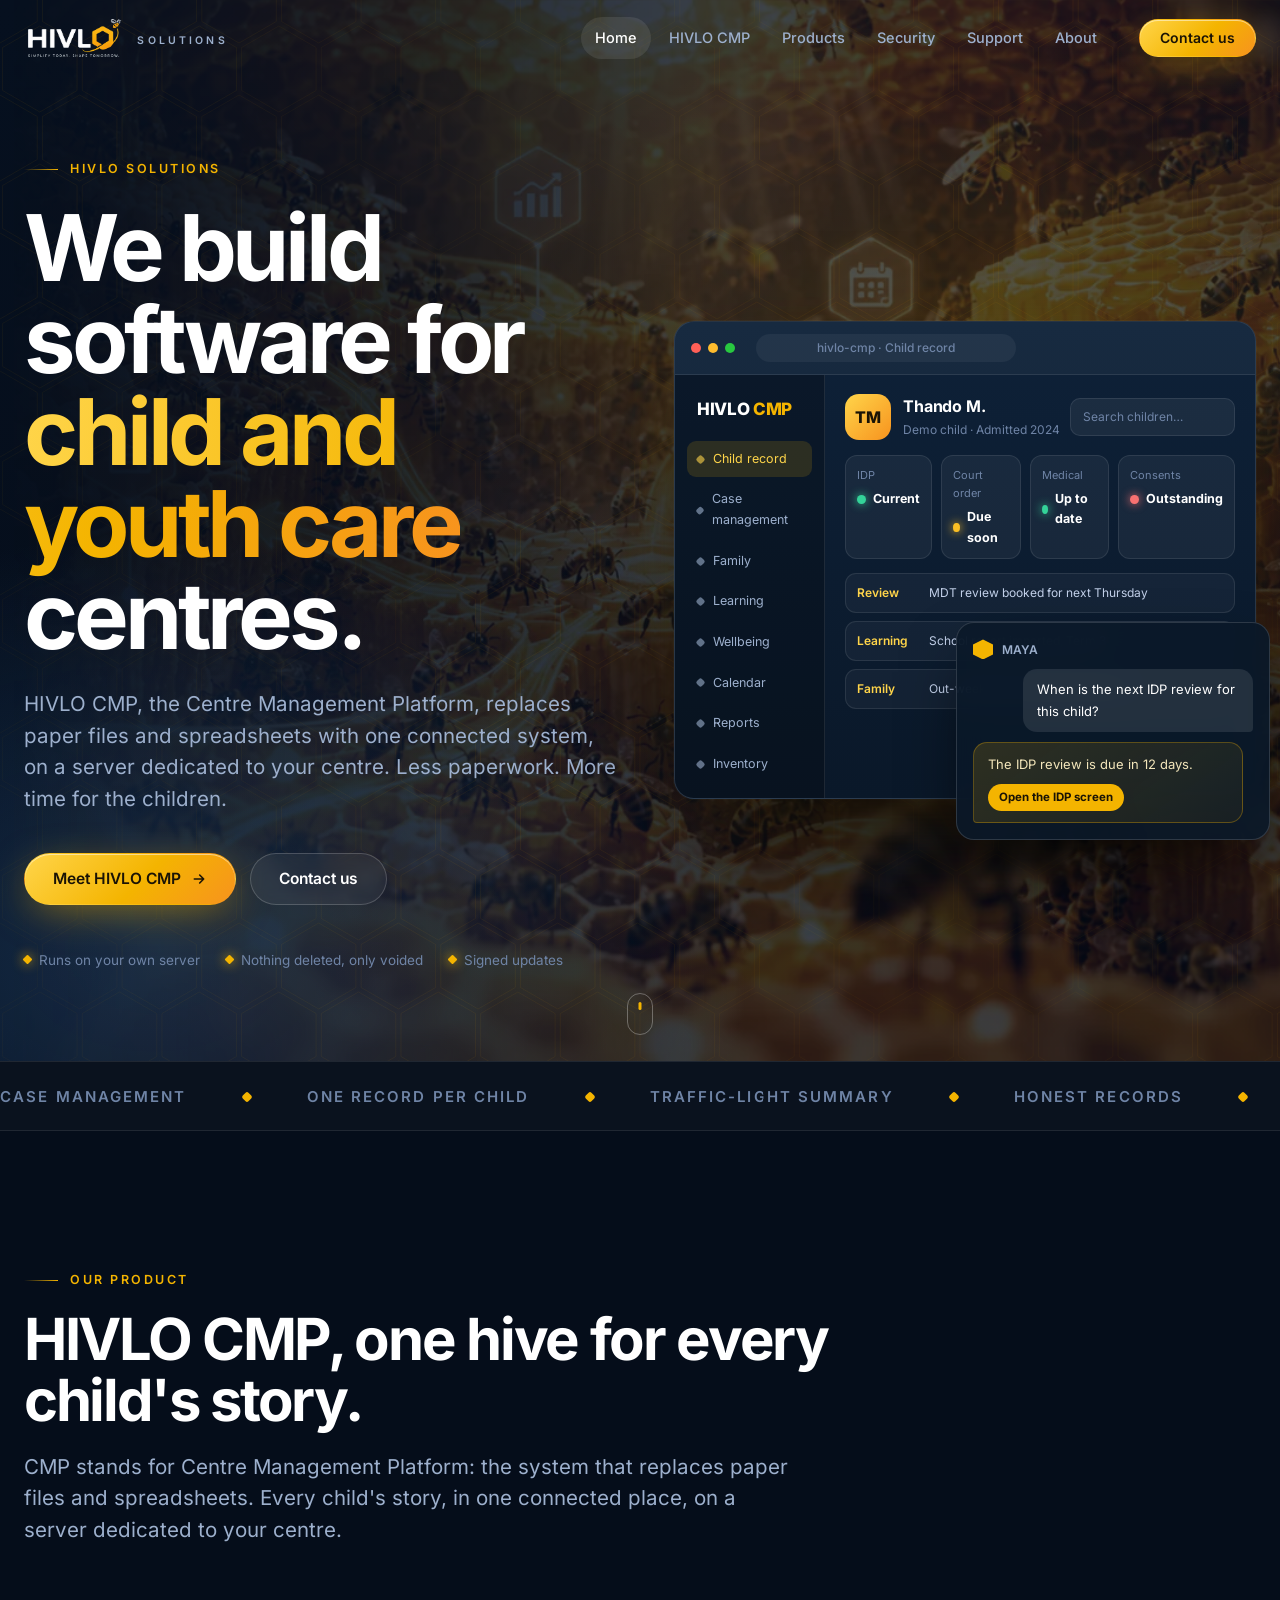
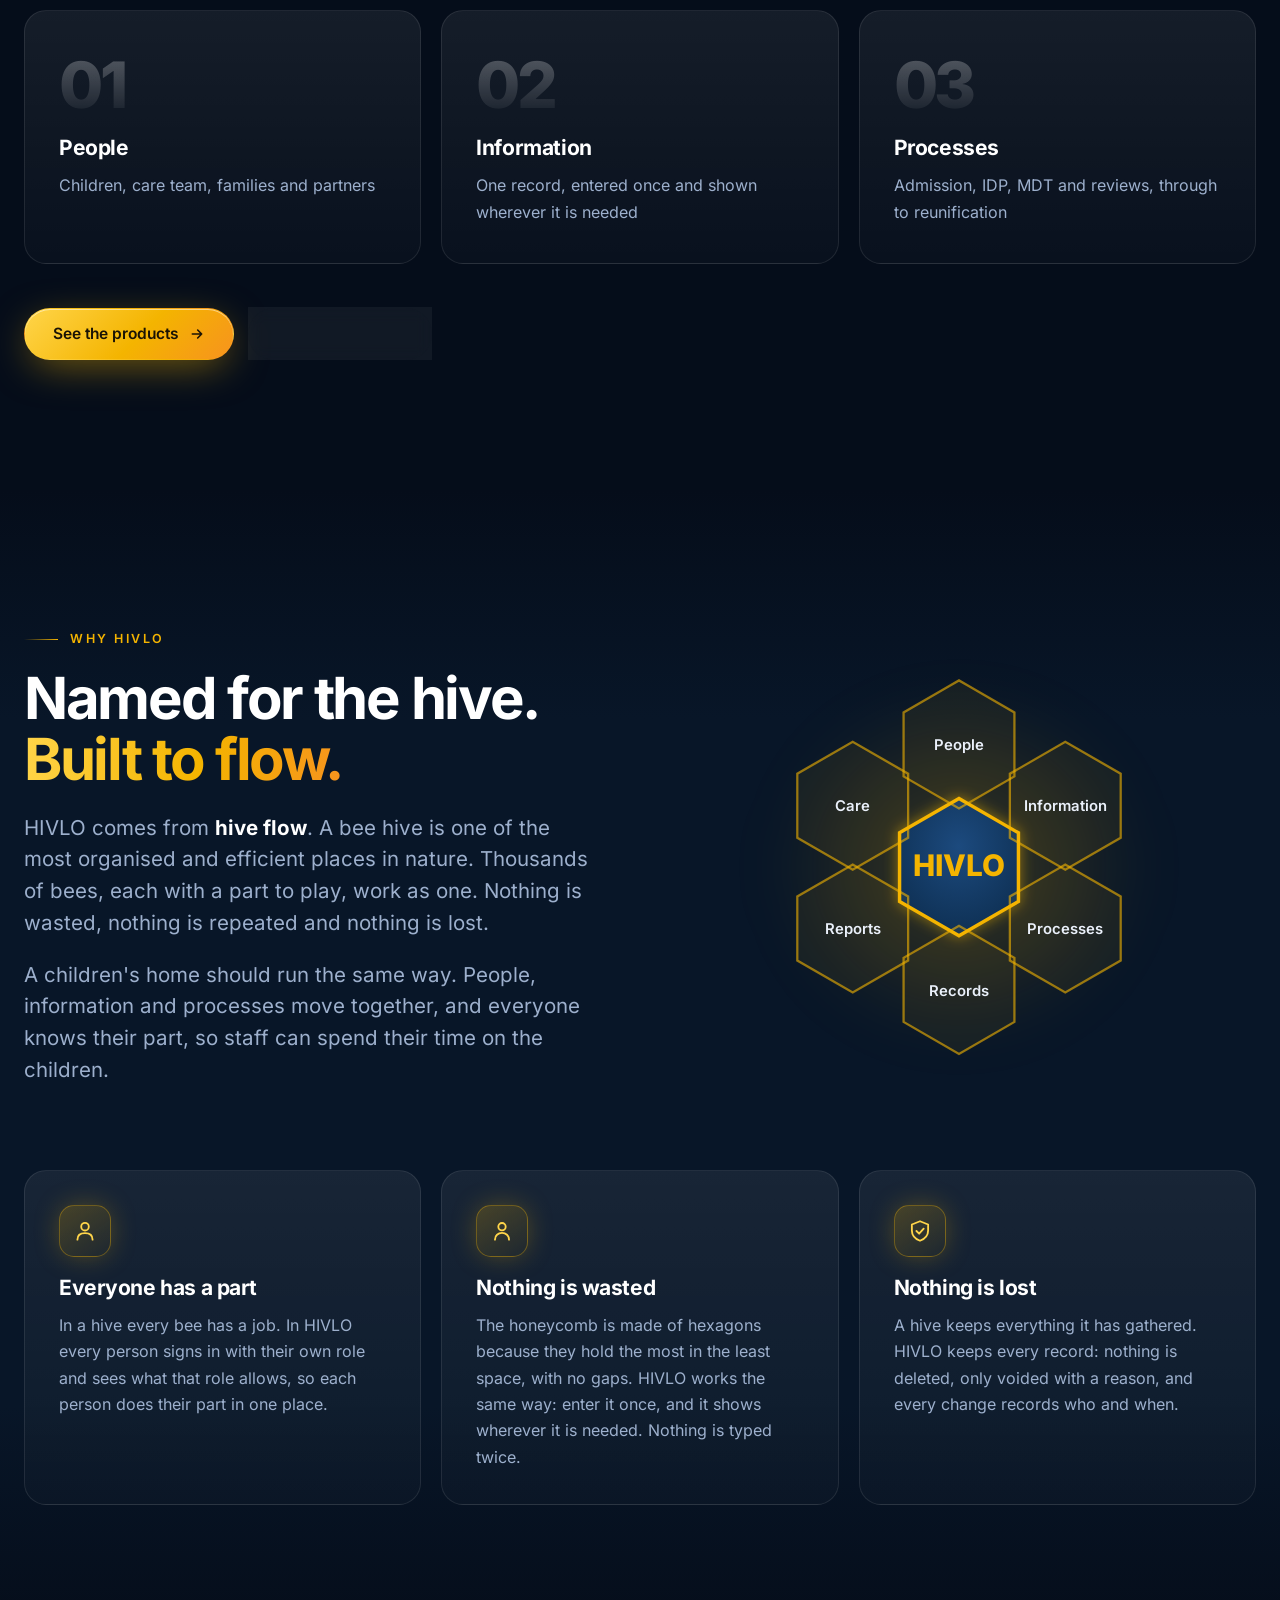
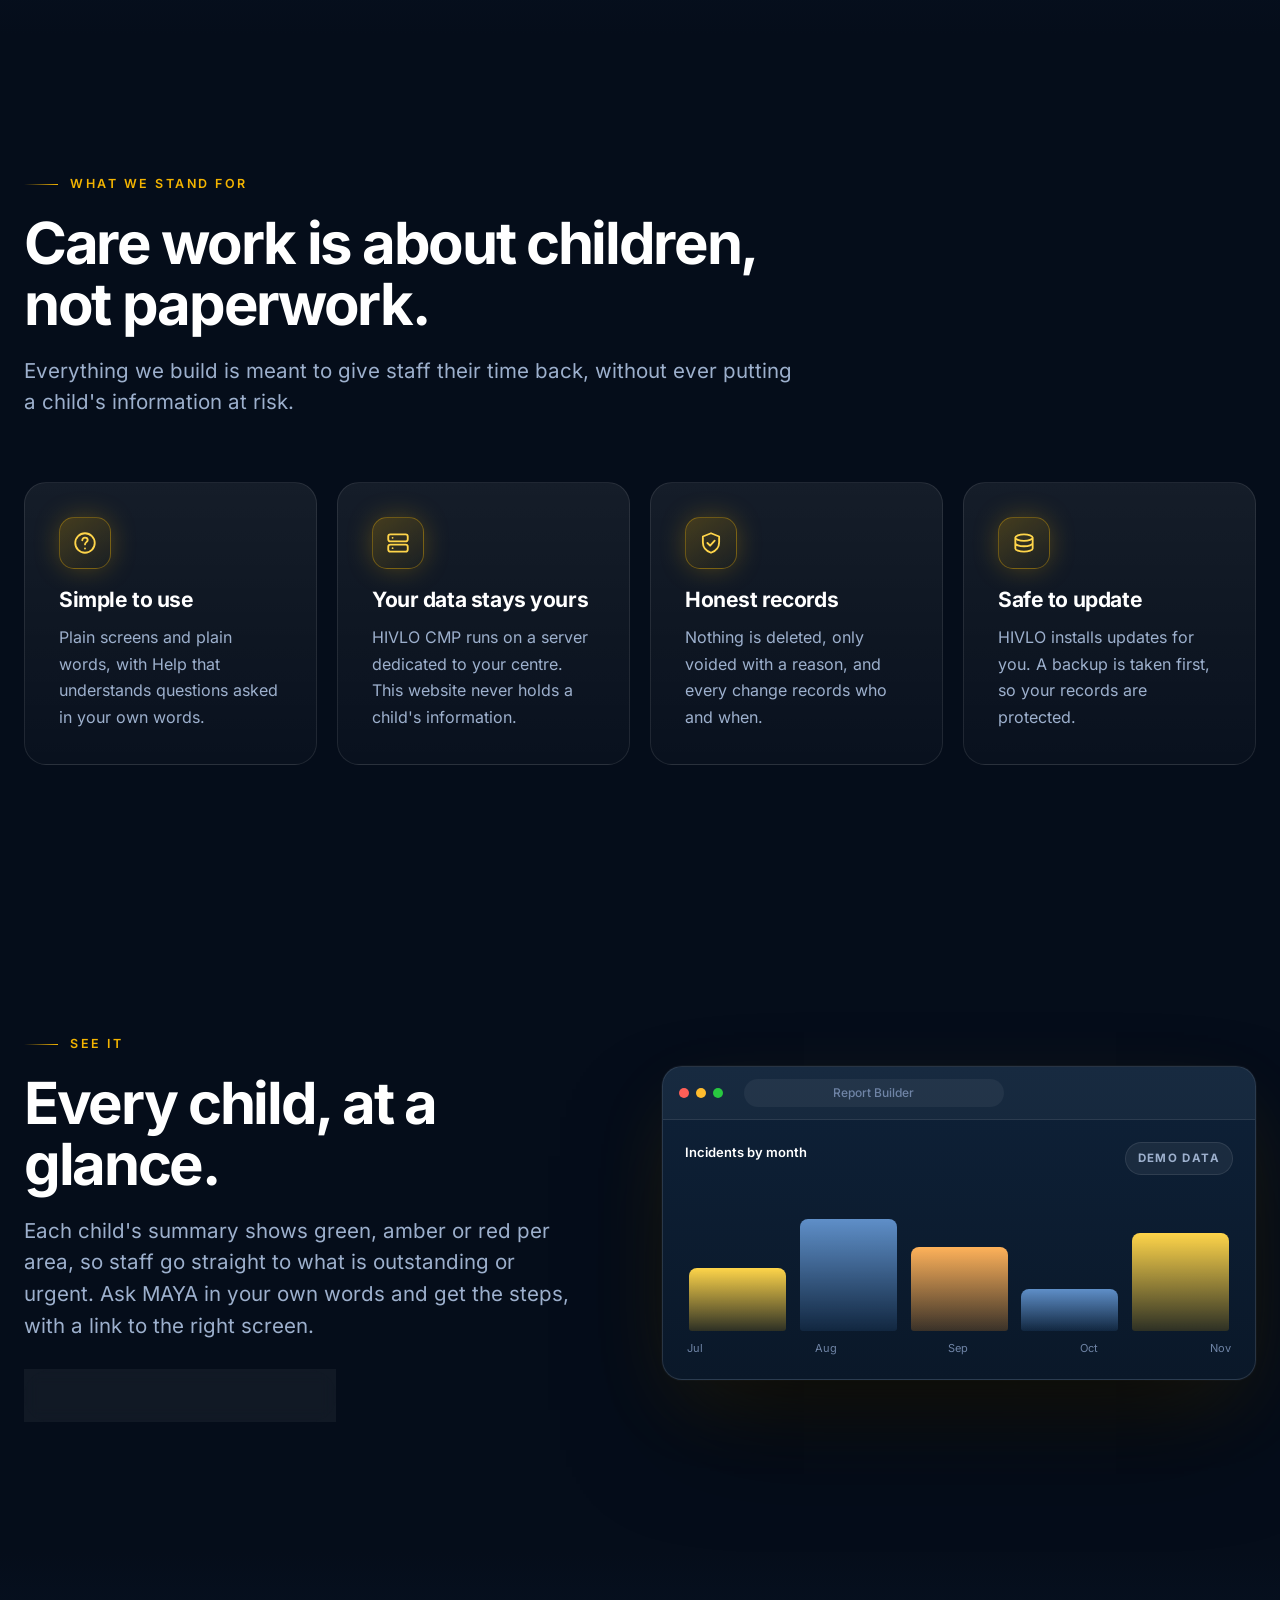
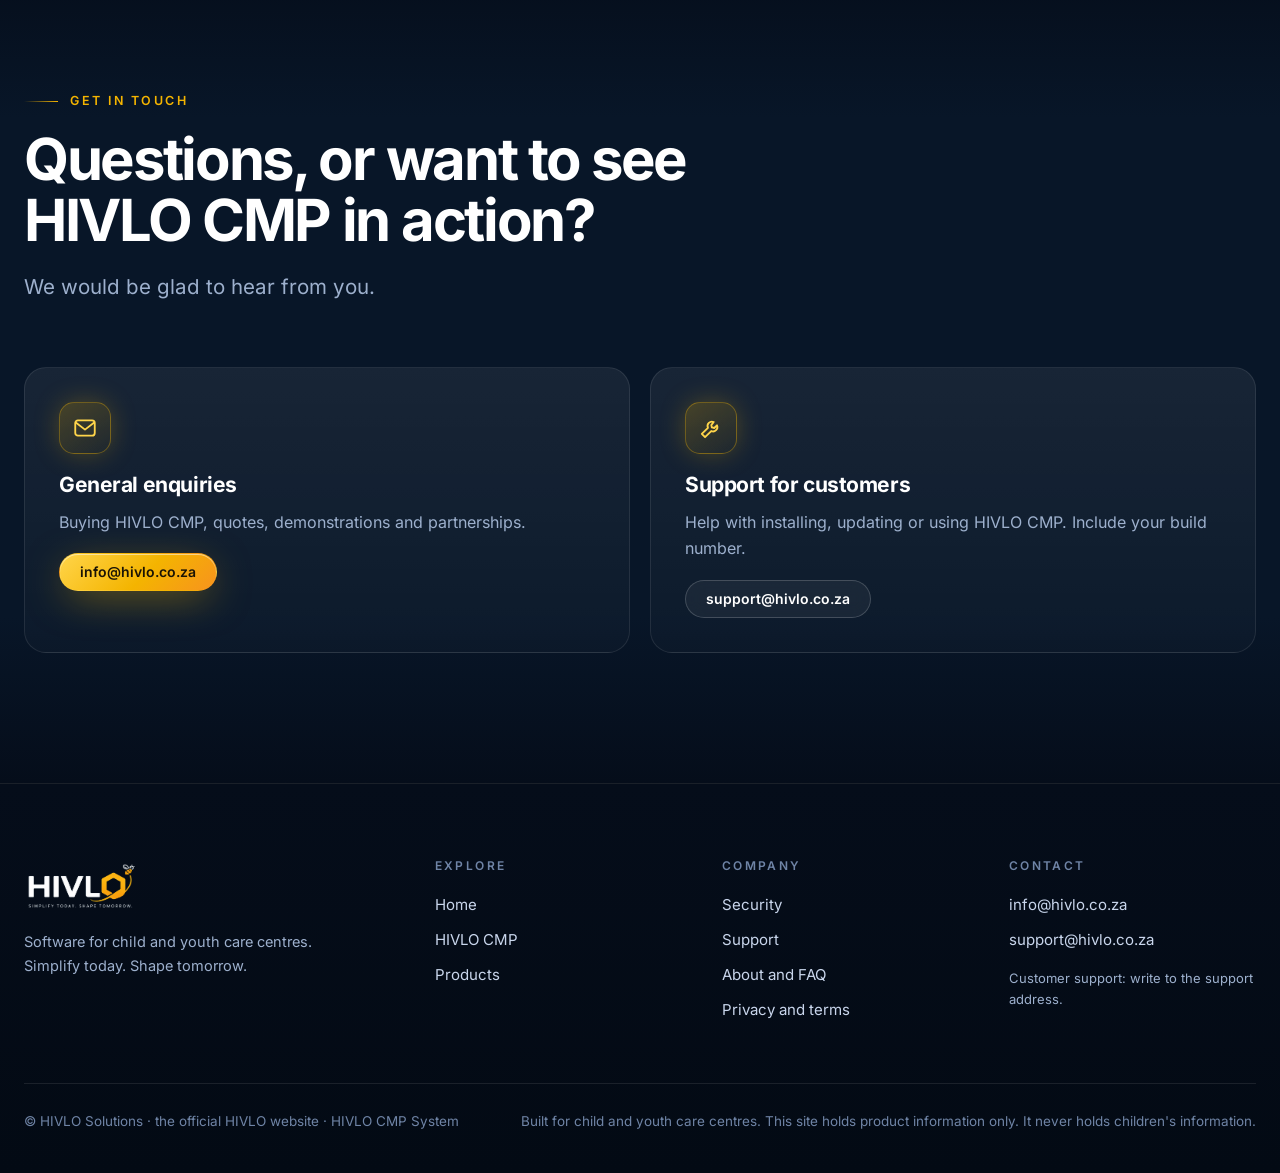
==== commit bf8c8ca0: "Add files via upload" ====
--- a/index.html
+++ b/index.html
@@ -1,12 +1,12 @@
 <!doctype html><html lang="en"><head><meta charset="utf-8"><meta name="viewport" content="width=device-width,initial-scale=1">
-<title>HIVLO Solutions – software for child and youth care centres</title><meta name="description" content="HIVLO Solutions builds HIVLO CMP, the case-management system for child and youth care centres."><meta name="theme-color" content="#050d1a"><link rel="icon" type="image/png" sizes="32x32" href="assets/img/favicon-32.png"><link rel="apple-touch-icon" href="assets/img/favicon-180.png"><link rel="preload" href="assets/fonts/inter-latin-wght-normal.woff2" as="font" type="font/woff2" crossorigin><link rel="stylesheet" href="assets/site.css"></head><body>
+<title>HIVLO Solutions – software for child and youth care centres</title><meta name="description" content="HIVLO Solutions builds HIVLO CMP, the Centre Management Platform for child and youth care centres."><meta name="theme-color" content="#050d1a"><link rel="icon" type="image/png" sizes="32x32" href="assets/img/favicon-32.png"><link rel="apple-touch-icon" href="assets/img/favicon-180.png"><link rel="preload" href="assets/fonts/inter-latin-wght-normal.woff2" as="font" type="font/woff2" crossorigin><link rel="stylesheet" href="assets/site.css"></head><body>
 <a href="#main" style="position:absolute;left:-999px" onfocus="this.style.left='12px';this.style.top='12px';this.style.zIndex=99;this.style.background='#F4B400';this.style.color='#000';this.style.padding='10px 16px';this.style.borderRadius='99px'">Skip to content</a>
 <header class="nav"><div class="wrap"><a class="brand" href="index.html" aria-label="HIVLO Solutions, home"><img src="assets/img/hivlo-logo-reversed.png" alt="HIVLO" height="46"><small>SOLUTIONS</small></a>
 <nav class="menu" id="menu" aria-label="Main"><a href="index.html" aria-current="page">Home</a><a href="cmp.html">HIVLO CMP</a><a href="download.html">Products</a><a href="security.html">Security</a><a href="support.html">Support</a><a href="about.html">About</a></nav><a class="btn primary sm" href="index.html#contact">Contact us</a>
 <button class="burger" aria-label="Menu" aria-expanded="false" aria-controls="menu"><span></span></button></div></header><main id="main">
 <section class="hero"><div class="photo"></div><canvas id="hexfield" aria-hidden="true"></canvas><div class="wrap grid2"><div>
 <span class="eyebrow" data-r>HIVLO Solutions</span><h1 data-r style="--d:.08s">We build software for <span class="gold">child and youth care</span> centres.</h1>
-<p class="lead" data-r style="--d:.16s">HIVLO CMP replaces paper files and spreadsheets with one connected system, on a server dedicated to your centre. Less paperwork. More time for the children.</p>
+<p class="lead" data-r style="--d:.16s">HIVLO CMP, the Centre Management Platform, replaces paper files and spreadsheets with one connected system, on a server dedicated to your centre. Less paperwork. More time for the children.</p>
 <div class="btnrow" data-r style="--d:.24s"><a class="btn primary" href="cmp.html">Meet HIVLO CMP <svg viewBox="0 0 24 24" fill="none" stroke="currentColor" stroke-width="2.4" stroke-linecap="round" stroke-linejoin="round"><path d="M5 12h14M13 6l6 6-6 6"/></svg></a><a class="btn ghost" href="#contact">Contact us</a></div>
 <div class="trust" data-r style="--d:.32s"><span><i></i>Runs on your own server</span><span><i></i>Nothing deleted, only voided</span><span><i></i>Signed updates</span></div></div>
 <div class="stage" data-r style="--d:.2s;position:relative"><div class="stage"><div class="tilt"><div class="win" role="img" aria-label="Illustration of a HIVLO CMP child record screen with demo data"><div class="bar"><i></i><i></i><i></i><b>hivlo-cmp · Child record</b></div>
@@ -16,13 +16,22 @@
 <div class="feed"><div><b>Review</b>MDT review booked for next Thursday</div><div><b>Learning</b>School report imported, Term 3</div><div><b>Family</b>Out-weekend recorded with family</div></div></div></div>
 <span class="demo">Demo data</span></div></div></div><div class="float" style="right:-14px;bottom:-40px;max-width:330px" role="img" aria-label="Illustration of the MAYA assistant answering a question"><div class="chat"><div class="hd"><i></i>MAYA</div><div class="u">When is the next IDP review for this child?</div><div class="m">The IDP review is due in 12 days. <br><u>Open the IDP screen</u></div></div></div></div></div><div class="scrollcue" aria-hidden="true"></div></section>
 <div class="marquee" aria-hidden="true"><div class="track"><span>Case management</span><span>One record per child</span><span>Traffic-light summary</span><span>Honest records</span><span>Inventory</span><span>Report Builder</span><span>MAYA assistant</span><span>Signed updates</span><span>Dedicated server</span><span>Case management</span><span>One record per child</span><span>Traffic-light summary</span><span>Honest records</span><span>Inventory</span><span>Report Builder</span><span>MAYA assistant</span><span>Signed updates</span><span>Dedicated server</span></div></div>
-<section><div class="wrap"><div class="head " data-r><span class="eyebrow">Our product</span><h2>HIVLO CMP, one hive for every child's story.</h2><p class="lead">The case-management system that replaces paper files and spreadsheets. Every child's story, in one connected place, on a server dedicated to your centre.</p></div>
+<section><div class="wrap"><div class="head " data-r><span class="eyebrow">Our product</span><h2>HIVLO CMP, one hive for every child's story.</h2><p class="lead">CMP stands for Centre Management Platform: the system that replaces paper files and spreadsheets. Every child's story, in one connected place, on a server dedicated to your centre.</p></div>
 <div class="grid3">
 <div class="glass pillar" data-r><div class="big">01</div><span class="dot" style="background:#F4B400;color:#F4B400"></span><h3>People</h3><p>Children, care team, families and partners</p></div>
 <div class="glass pillar" data-r style="--d:.1s"><div class="big">02</div><span class="dot" style="background:#5f8fc8;color:#5f8fc8"></span><h3>Information</h3><p>One record, entered once and shown wherever it is needed</p></div>
 <div class="glass pillar" data-r style="--d:.2s"><div class="big">03</div><span class="dot" style="background:#F7931E;color:#F7931E"></span><h3>Processes</h3><p>Admission, IDP, MDT and reviews, through to reunification</p></div></div>
 <div class="btnrow" style="margin-top:44px" data-r><a class="btn primary" href="download.html">See the products <svg viewBox="0 0 24 24" fill="none" stroke="currentColor" stroke-width="2.4" stroke-linecap="round" stroke-linejoin="round"><path d="M5 12h14M13 6l6 6-6 6"/></svg></a><a class="btn ghost" href="cmp.html#flow">See how it works</a></div></div></section>
-<section class="alt"><div class="wrap"><div class="head " data-r><span class="eyebrow">What we stand for</span><h2>Care work is about children, not paperwork.</h2><p class="lead">Everything we build is meant to give staff their time back, without ever putting a child's information at risk.</p></div>
+<section id="why" class="alt"><div class="wrap"><div class="split"><div data-r><span class="eyebrow">Why HIVLO</span><h2 style="margin:18px 0 22px">Named for the hive. <span class="gold">Built to flow.</span></h2>
+<p class="lead" style="margin-bottom:18px">HIVLO comes from <strong style="color:#fff">hive flow</strong>. A bee hive is one of the most organised and efficient places in nature. Thousands of bees, each with a part to play, work as one. Nothing is wasted, nothing is repeated and nothing is lost.</p>
+<p class="lead">A children's home should run the same way. People, information and processes move together, and everyone knows their part, so staff can spend their time on the children.</p></div>
+<div data-r style="--d:.12s"><div class="stage" style="max-width:480px;margin-inline:auto"><svg viewBox="0 0 420 380" role="img" aria-label="A cluster of hexagons around HIVLO, like cells in a hive" style="width:100%;height:auto"><defs><radialGradient id="wg" cx="50%" cy="35%" r="80%"><stop offset="0" stop-color="#1c4a7e"/><stop offset="1" stop-color="#0b2a4a"/></radialGradient><filter id="wglow" x="-30%" y="-30%" width="160%" height="160%"><feGaussianBlur stdDeviation="6"/></filter></defs>
+<polygon points="263.7,159.0 263.7,221.0 210.0,252.0 156.3,221.0 156.3,159.0 210.0,128.0" fill="#F4B400" filter="url(#wglow)" opacity=".5"/><polygon points="262.0,160.0 262.0,220.0 210.0,250.0 158.0,220.0 158.0,160.0 210.0,130.0" fill="url(#wg)" stroke="#F4B400" stroke-width="3"/><text x="210" y="198" text-anchor="middle" font-family="Inter,sans-serif" font-weight="800" font-size="26" fill="#F4B400">HIVLO</text><polygon points="258.5,54.6 258.5,110.6 210.0,138.6 161.5,110.6 161.5,54.6 210.0,26.6" fill="rgba(244,180,0,.06)" stroke="#F4B400" stroke-opacity=".6" stroke-width="2"/><text x="210.0" y="87.61284993072961" text-anchor="middle" font-family="Inter,sans-serif" font-weight="600" font-size="13" fill="#eaf0fa">People</text><polygon points="351.5,108.3 351.5,164.3 303.0,192.3 254.5,164.3 254.5,108.3 303.0,80.3" fill="rgba(244,180,0,.06)" stroke="#F4B400" stroke-opacity=".6" stroke-width="2"/><text x="303.0" y="141.3064249653648" text-anchor="middle" font-family="Inter,sans-serif" font-weight="600" font-size="13" fill="#eaf0fa">Information</text><polygon points="351.5,215.7 351.5,271.7 303.0,299.7 254.5,271.7 254.5,215.7 303.0,187.7" fill="rgba(244,180,0,.06)" stroke="#F4B400" stroke-opacity=".6" stroke-width="2"/><text x="303.0" y="248.6935750346352" text-anchor="middle" font-family="Inter,sans-serif" font-weight="600" font-size="13" fill="#eaf0fa">Processes</text><polygon points="258.5,269.4 258.5,325.4 210.0,353.4 161.5,325.4 161.5,269.4 210.0,241.4" fill="rgba(244,180,0,.06)" stroke="#F4B400" stroke-opacity=".6" stroke-width="2"/><text x="210.0" y="302.3871500692704" text-anchor="middle" font-family="Inter,sans-serif" font-weight="600" font-size="13" fill="#eaf0fa">Records</text><polygon points="165.5,215.7 165.5,271.7 117.0,299.7 68.5,271.7 68.5,215.7 117.0,187.7" fill="rgba(244,180,0,.06)" stroke="#F4B400" stroke-opacity=".6" stroke-width="2"/><text x="117.0" y="248.6935750346352" text-anchor="middle" font-family="Inter,sans-serif" font-weight="600" font-size="13" fill="#eaf0fa">Reports</text><polygon points="165.5,108.3 165.5,164.3 117.0,192.3 68.5,164.3 68.5,108.3 117.0,80.3" fill="rgba(244,180,0,.06)" stroke="#F4B400" stroke-opacity=".6" stroke-width="2"/><text x="117.0" y="141.30642496536478" text-anchor="middle" font-family="Inter,sans-serif" font-weight="600" font-size="13" fill="#eaf0fa">Care</text></svg></div></div></div>
+<div class="grid3" style="margin-top:56px">
+<div class="glass" data-r><span class="ico" aria-hidden="true"><svg viewBox="0 0 24 24"><circle cx="12" cy="8" r="3.500"/><path d="M5 20c0-4 3-6 7-6s7 2 7 6"/></svg></span><h3>Everyone has a part</h3><p>In a hive every bee has a job. In HIVLO every person signs in with their own role and sees what that role allows, so each person does their part in one place.</p></div>
+<div class="glass" data-r style="--d:.08s"><span class="ico" aria-hidden="true"><svg viewBox="0 0 24 24"><circle cx="12" cy="8" r="3.4"/><path d="M5.5 20c0-3.8 2.9-6.2 6.5-6.2s6.5 2.4 6.5 6.2"/></svg></span><h3>Nothing is wasted</h3><p>The honeycomb is made of hexagons because they hold the most in the least space, with no gaps. HIVLO works the same way: enter it once, and it shows wherever it is needed. Nothing is typed twice.</p></div>
+<div class="glass" data-r style="--d:.16s"><span class="ico" aria-hidden="true"><svg viewBox="0 0 24 24"><path d="M12 3 4.5 6v5.5c0 4.600 3.100 7.800 7.500 9.500 4.400-1.700 7.500-4.900 7.500-9.500V6z"/><path d="m8.700 12 2.500 2.500 4.200-4.600"/></svg></span><h3>Nothing is lost</h3><p>A hive keeps everything it has gathered. HIVLO keeps every record: nothing is deleted, only voided with a reason, and every change records who and when.</p></div></div></div></section>
+<section><div class="wrap"><div class="head " data-r><span class="eyebrow">What we stand for</span><h2>Care work is about children, not paperwork.</h2><p class="lead">Everything we build is meant to give staff their time back, without ever putting a child's information at risk.</p></div>
 <div class="grid4"><div class="glass " data-r style="--d:0s"><span class="ico" aria-hidden="true"><svg viewBox="0 0 24 24"><circle cx="12" cy="12" r="9"/><path d="M9.500 9.500c0-1.500 1.100-2.500 2.500-2.500s2.500 1 2.500 2.300c0 1.800-2.500 2-2.500 4M12 17v.1"/></svg></span><h3>Simple to use</h3><p>Plain screens and plain words, with Help that understands questions asked in your own words.</p></div><div class="glass " data-r style="--d:0.08s"><span class="ico" aria-hidden="true"><svg viewBox="0 0 24 24"><rect x="3" y="4" width="18" height="6.500" rx="2"/><rect x="3" y="13.500" width="18" height="6.500" rx="2"/><path d="M7 7.250h.01M7 16.750h.01"/></svg></span><h3>Your data stays yours</h3><p>HIVLO CMP runs on a server dedicated to your centre. This website never holds a child's information.</p></div><div class="glass " data-r style="--d:0.16s"><span class="ico" aria-hidden="true"><svg viewBox="0 0 24 24"><path d="M12 3 4.5 6v5.5c0 4.600 3.100 7.800 7.500 9.500 4.400-1.700 7.500-4.900 7.500-9.500V6z"/><path d="m8.700 12 2.500 2.500 4.200-4.600"/></svg></span><h3>Honest records</h3><p>Nothing is deleted, only voided with a reason, and every change records who and when.</p></div><div class="glass " data-r style="--d:0.24s"><span class="ico" aria-hidden="true"><svg viewBox="0 0 24 24"><path d="M4 7c0-1.700 3.600-3 8-3s8 1.300 8 3-3.600 3-8 3-8-1.300-8-3zM4 7v5c0 1.700 3.600 3 8 3s8-1.300 8-3V7M4 12v5c0 1.700 3.600 3 8 3s8-1.300 8-3v-5"/></svg></span><h3>Safe to update</h3><p>HIVLO installs updates for you. A backup is taken first, so your records are protected.</p></div></div></div></section>
 <section><div class="wrap"><div class="split"><div data-r><div class="head" style="margin-bottom:0"><span class="eyebrow">See it</span><h2>Every child, at a glance.</h2></div><p class="lead">Each child's summary shows green, amber or red per area, so staff go straight to what is outstanding or urgent. Ask MAYA in your own words and get the steps, with a link to the right screen.</p><a class="btn ghost" href="cmp.html">Explore what HIVLO CMP does <svg viewBox="0 0 24 24" fill="none" stroke="currentColor" stroke-width="2.4" stroke-linecap="round" stroke-linejoin="round"><path d="M5 12h14M13 6l6 6-6 6"/></svg></a></div>
 <div data-r style="--d:.15s;position:relative"><div class="win" role="img" aria-label="Illustration of the Report Builder with demo data"><div class="bar"><i></i><i></i><i></i><b>Report Builder</b></div><div style="padding:22px"><div style="display:flex;justify-content:space-between;color:#fff;font-weight:600;margin-bottom:6px"><span>Incidents by month</span><span class="pill soft">Demo data</span></div><div class="chart"><i style="height:45%"></i><i style="height:80%;animation-delay:.1s"></i><i style="height:60%;animation-delay:.2s"></i><i style="height:30%;animation-delay:.3s"></i><i style="height:70%;animation-delay:.4s"></i></div><div class="legend"><span>Jul</span><span>Aug</span><span>Sep</span><span>Oct</span><span>Nov</span></div></div></div></div></div></div></section>
--- a/assets/site.css
+++ b/assets/site.css
@@ -173,3 +173,22 @@
 /* updates page (app.js) */
 .rel{background:var(--glass);border:1px solid var(--line);border-radius:18px;padding:24px;margin:0 0 14px}.rel h3{margin-bottom:8px}.rel .meta{color:var(--faint);font-size:14px;margin-bottom:10px}.rel ul{color:var(--mute)}.dlrow{display:flex;gap:10px;flex-wrap:wrap}.btn.dl{background:var(--glass);border-color:var(--line);color:#fff}
 @media (max-width:820px){.scrollcue{display:none}}
+/* click-through tour */
+.tour .win{font-size:14px}.tour-app{display:grid;grid-template-columns:210px 1fr;min-height:560px}
+.tnav{background:rgba(0,0,0,.28);border-right:1px solid var(--line);padding:16px 12px;display:flex;flex-direction:column;gap:3px}
+.tnav .lg{font-weight:800;letter-spacing:-.02em;color:#fff;font-size:18px;padding:4px 10px 14px}.tnav .lg em{font-style:normal;color:var(--gold)}
+.tnav button{display:flex;align-items:center;gap:11px;width:100%;text-align:left;border:0;background:none;color:var(--mute);font:500 14px/1.2 "Inter",sans-serif;padding:11px 12px;border-radius:11px;cursor:pointer;transition:.2s}
+.tnav button svg{width:18px;height:18px;flex:none;stroke:currentColor;fill:none;stroke-width:1.8;stroke-linecap:round;stroke-linejoin:round}
+.tnav button:hover{background:rgba(255,255,255,.06);color:#fff}.tnav button[aria-selected=true]{background:rgba(244,180,0,.15);color:var(--gold2);box-shadow:inset 0 0 0 1px rgba(244,180,0,.35)}
+.tbody{padding:26px}.tp{display:grid;grid-template-columns:1.05fr 1fr;gap:34px;align-items:start}.tp[hidden]{display:none}.tp:not([hidden]){animation:tpin .45s var(--ease)}
+@keyframes tpin{from{opacity:0;transform:translateY(10px)}}
+.screen{position:relative;background:rgba(0,0,0,.25);border:1px solid var(--line);border-radius:16px;padding:20px 20px 34px;display:grid;gap:14px;align-content:start;min-height:360px}
+.tinfo h3{font-size:26px;margin:14px 0 12px;letter-spacing:-.03em;line-height:1.15}.tinfo .lead{font-size:16.5px;margin-bottom:6px}
+.subtabs{display:flex;gap:4px;flex-wrap:wrap;border-bottom:1px solid var(--line);padding-bottom:10px}.subtabs span{padding:7px 12px;border-radius:9px;font-size:12.5px;color:var(--mute)}.subtabs .on{background:rgba(244,180,0,.15);color:var(--gold2);font-weight:600}
+.rows{display:grid;gap:8px}.rows div{display:grid;grid-template-columns:110px 1fr auto;gap:10px;align-items:center;background:rgba(255,255,255,.045);border:1px solid var(--line);border-radius:11px;padding:10px 12px;font-size:12.5px;color:#c3d1ea}
+.rows span{color:var(--gold2);font-weight:600}.rows b{font-weight:500;color:#fff}.rows em{font-style:normal;color:var(--mute)}
+.stp{display:flex;flex-wrap:wrap;gap:8px}.stp span{display:inline-flex;align-items:center;gap:8px;background:rgba(255,255,255,.05);border:1px solid var(--line);border-radius:99px;padding:6px 12px 6px 6px;font-size:12px;color:#dbe6fa}
+.stp i{font-style:normal;width:22px;height:22px;display:grid;place-items:center;border-radius:50%;background:var(--gold);color:#1a1305;font-weight:800;font-size:11px}
+.screen .tiles{grid-template-columns:repeat(2,1fr)}.screen .chat{min-width:0}.screen .chat .u{max-width:80%}.screen .chat .m{max-width:90%}
+@media (max-width:1060px){.tp{grid-template-columns:1fr}}
+@media (max-width:820px){.tour-app{grid-template-columns:1fr}.tnav{flex-direction:row;overflow-x:auto;border-right:0;border-bottom:1px solid var(--line);padding:10px;-webkit-overflow-scrolling:touch}.tnav .lg{display:none}.tnav button{width:auto;white-space:nowrap;flex:none}.tbody{padding:16px}.screen{min-height:0}.rows div{grid-template-columns:1fr auto}.rows span{grid-column:1/-1}}
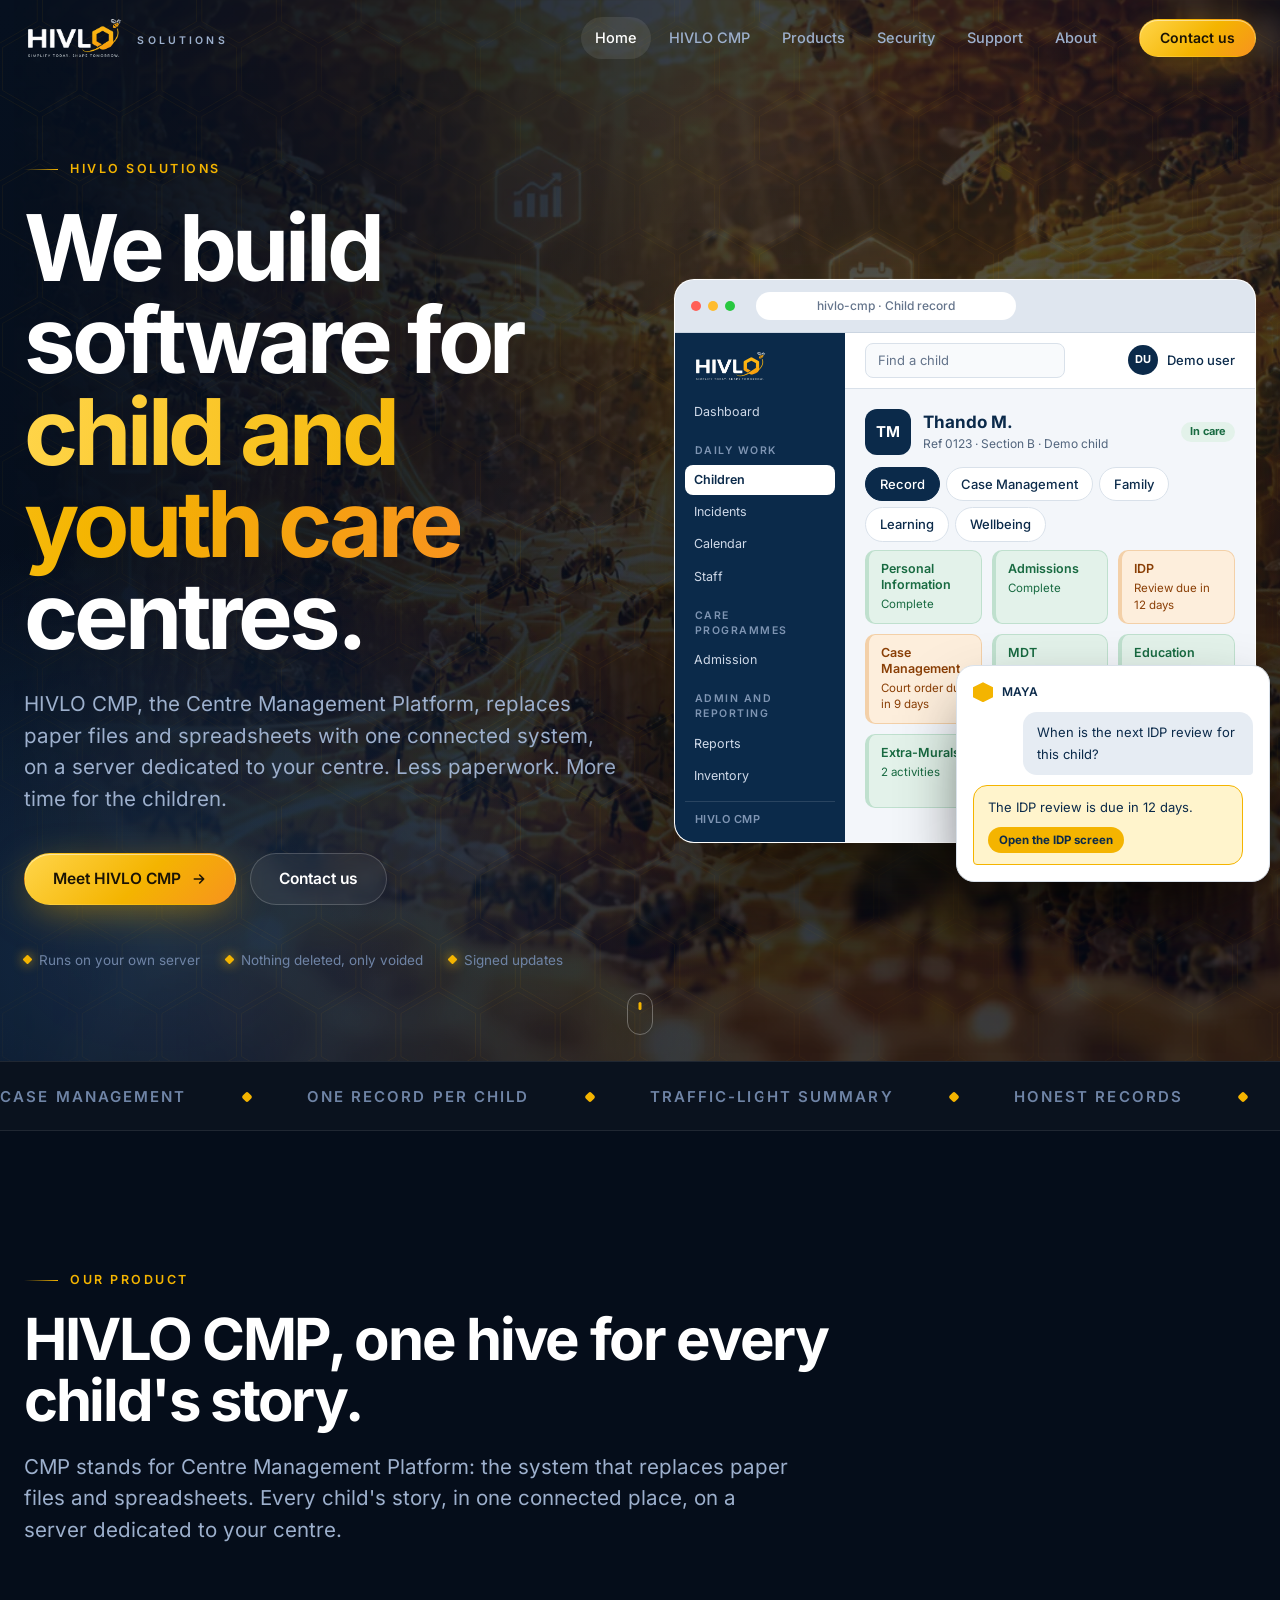
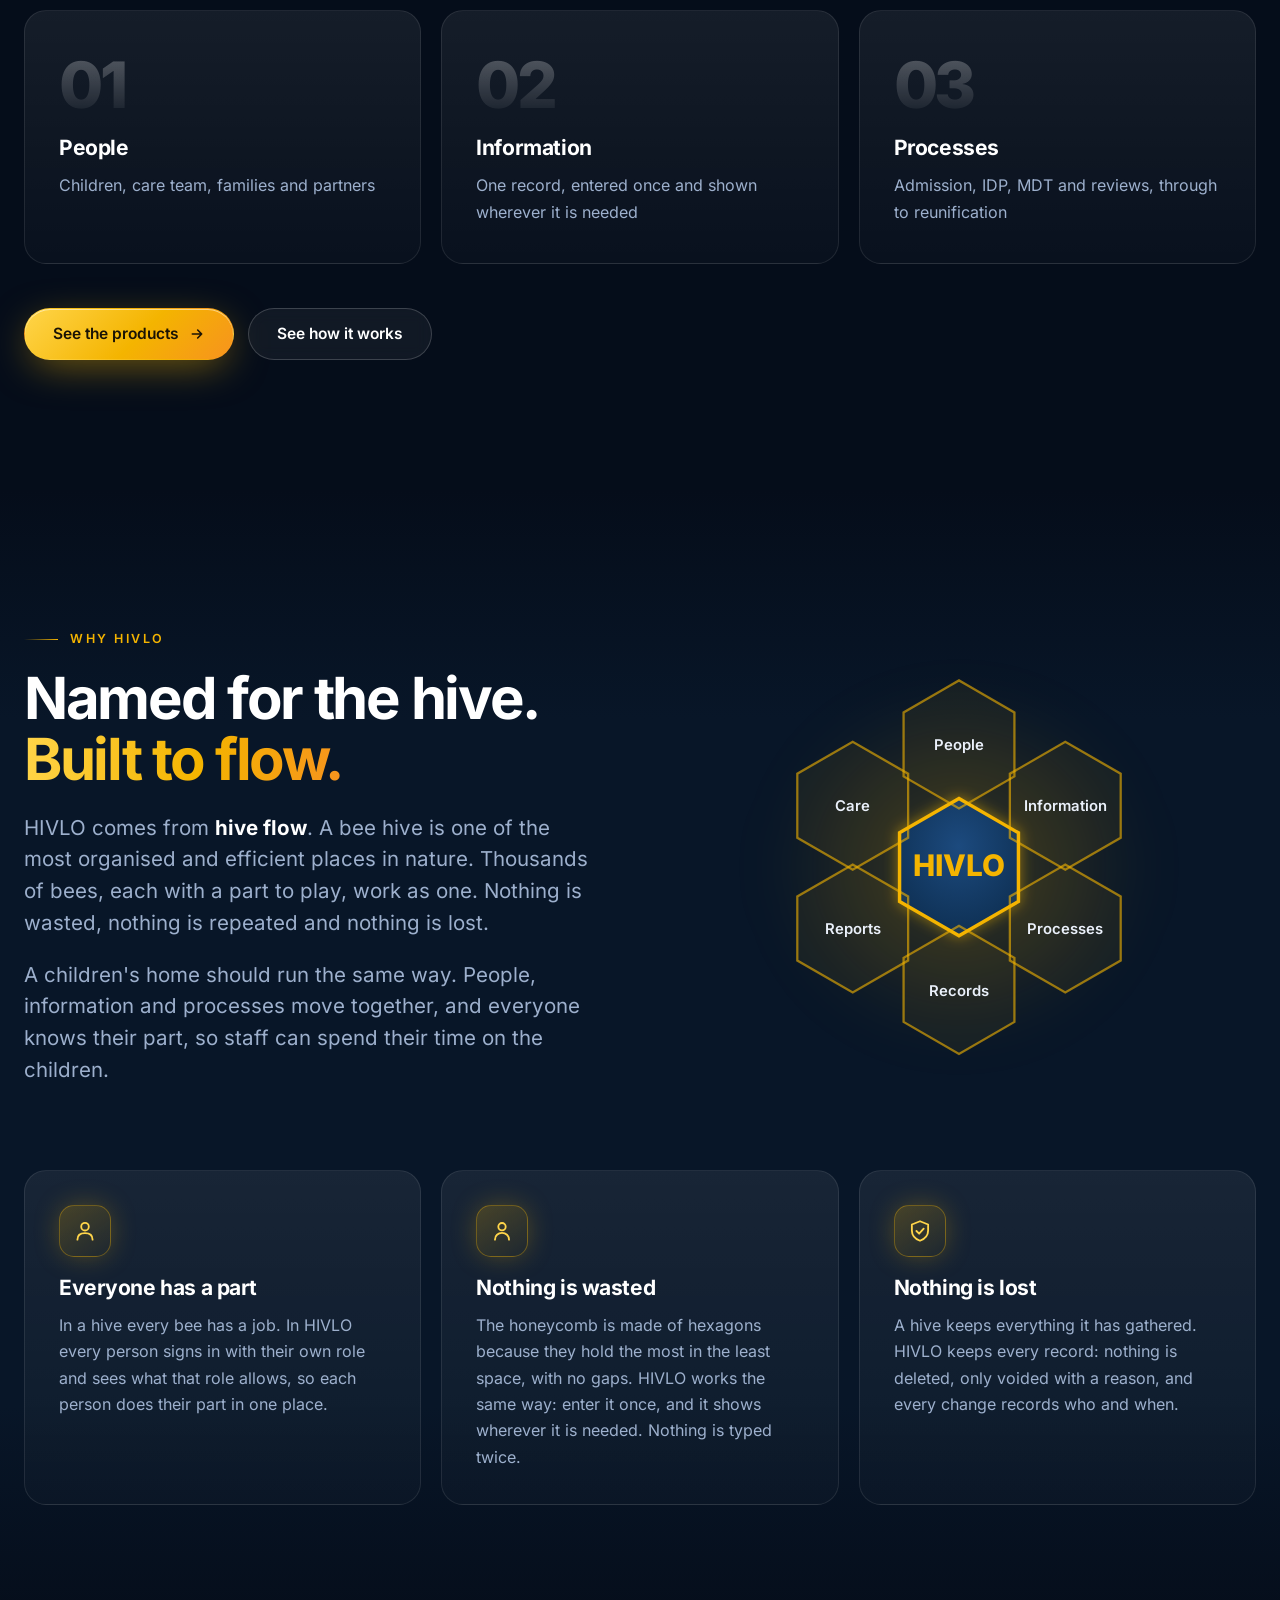
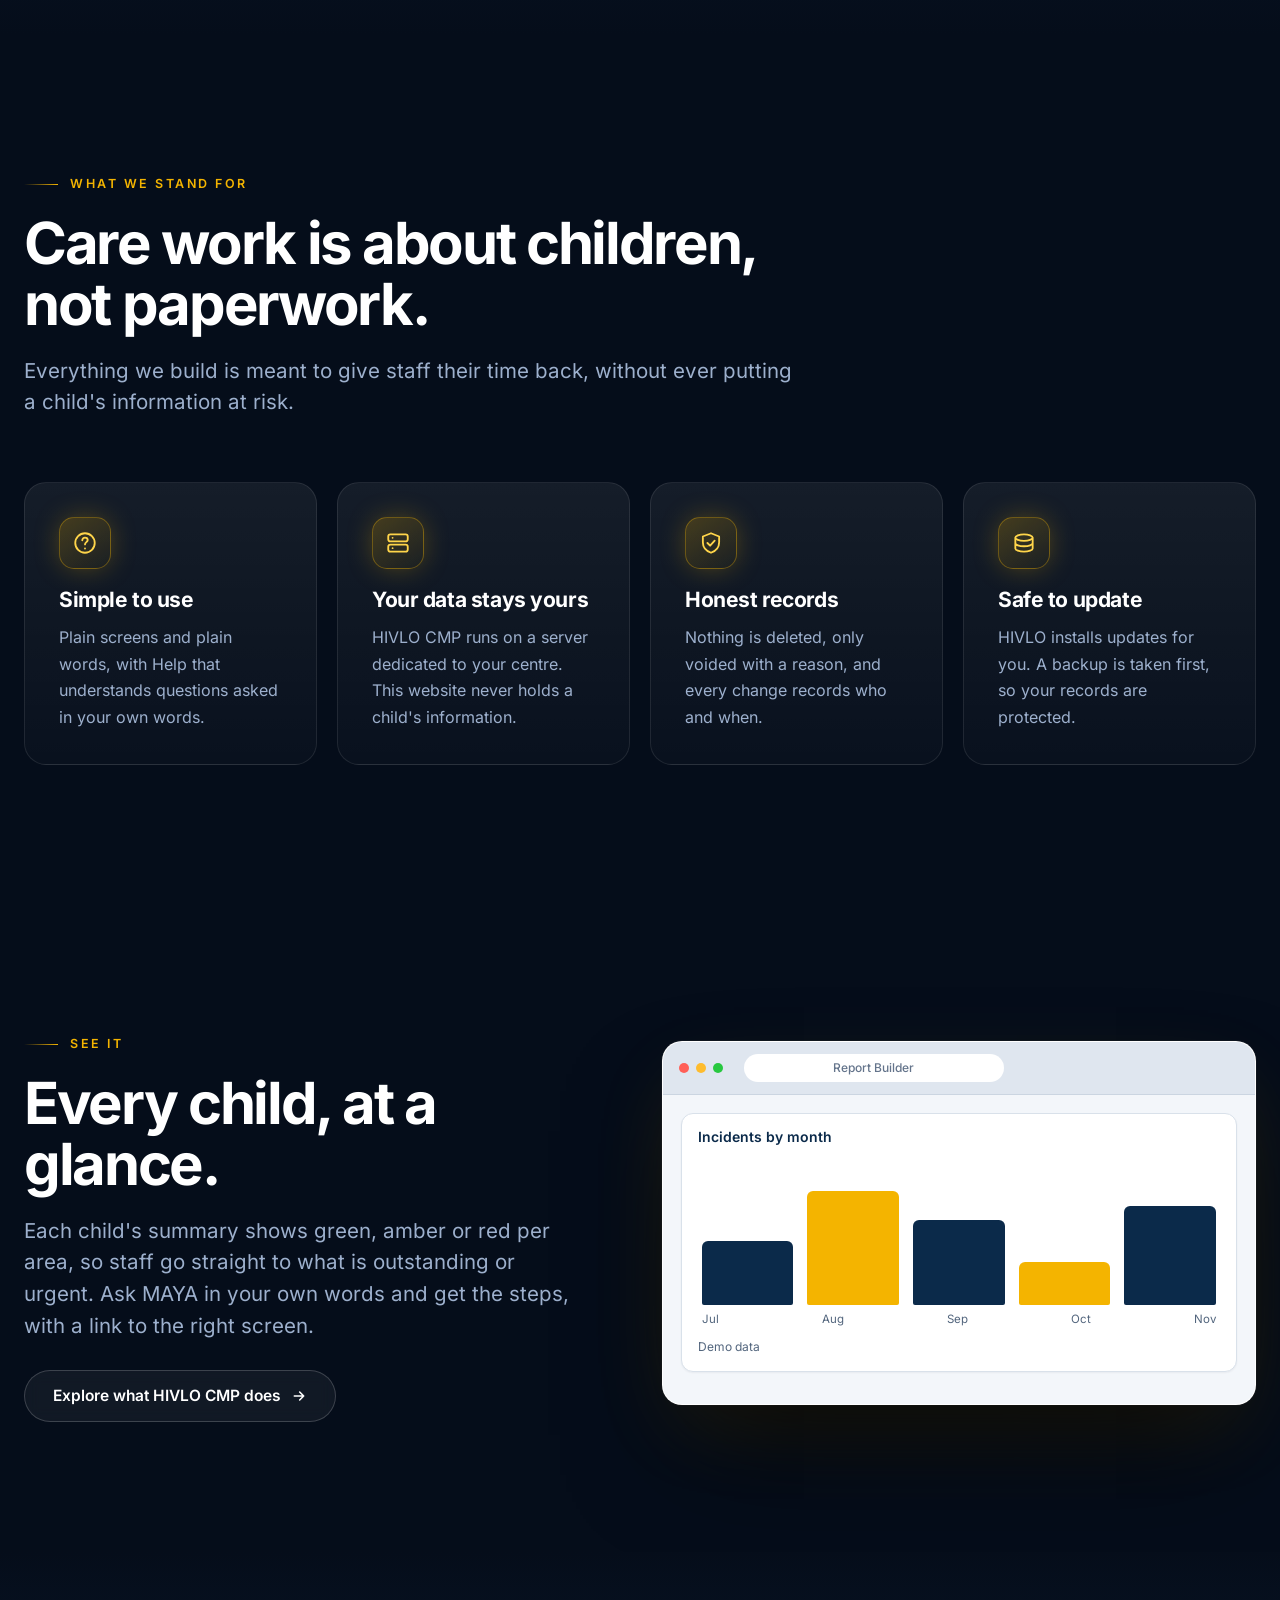
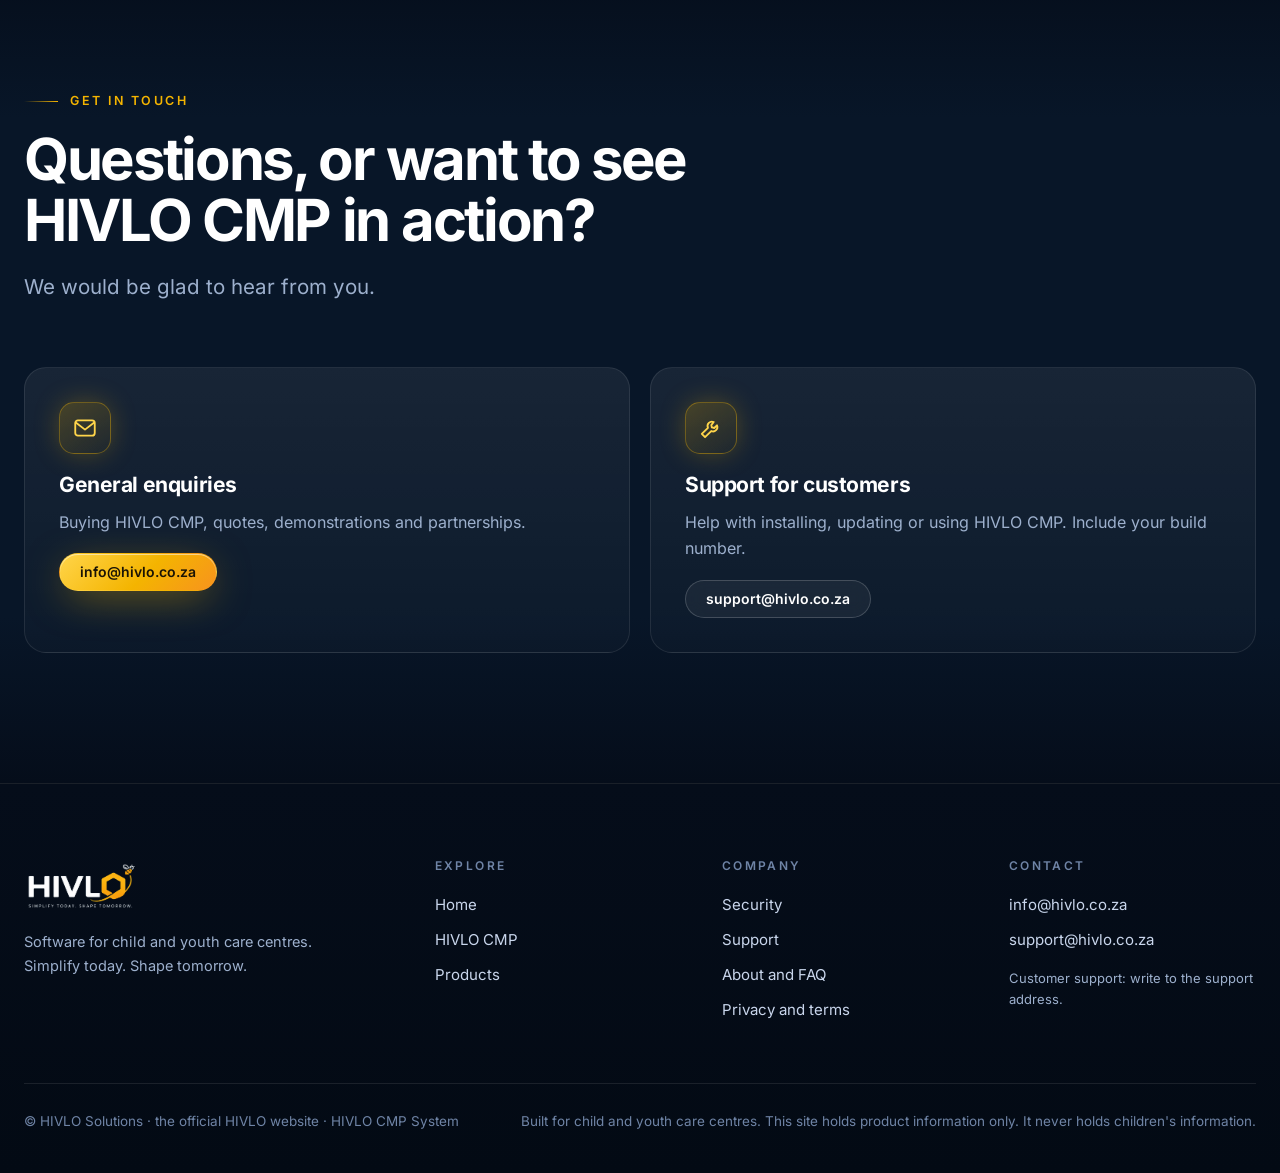
==== commit d9d74fe2: "Add files via upload" ====
--- a/index.html
+++ b/index.html
@@ -9,12 +9,7 @@
 <p class="lead" data-r style="--d:.16s">HIVLO CMP, the Centre Management Platform, replaces paper files and spreadsheets with one connected system, on a server dedicated to your centre. Less paperwork. More time for the children.</p>
 <div class="btnrow" data-r style="--d:.24s"><a class="btn primary" href="cmp.html">Meet HIVLO CMP <svg viewBox="0 0 24 24" fill="none" stroke="currentColor" stroke-width="2.4" stroke-linecap="round" stroke-linejoin="round"><path d="M5 12h14M13 6l6 6-6 6"/></svg></a><a class="btn ghost" href="#contact">Contact us</a></div>
 <div class="trust" data-r style="--d:.32s"><span><i></i>Runs on your own server</span><span><i></i>Nothing deleted, only voided</span><span><i></i>Signed updates</span></div></div>
-<div class="stage" data-r style="--d:.2s;position:relative"><div class="stage"><div class="tilt"><div class="win" role="img" aria-label="Illustration of a HIVLO CMP child record screen with demo data"><div class="bar"><i></i><i></i><i></i><b>hivlo-cmp · Child record</b></div>
-<div class="app"><div class="sb"><div class="lg">HIVLO <em>CMP</em></div><a class="on">Child record</a><a>Case management</a><a>Family</a><a>Learning</a><a>Wellbeing</a><a>Calendar</a><a>Reports</a><a>Inventory</a></div>
-<div class="mn"><div class="top"><div class="who"><div class="av">TM</div><div><b>Thando M.</b><span>Demo child · Admitted 2024</span></div></div><div class="search">Search children…</div></div>
-<div class="tiles"><div class="tile"><span>IDP</span><b><i class="tl g"></i>Current</b></div><div class="tile"><span>Court order</span><b><i class="tl a"></i>Due soon</b></div><div class="tile"><span>Medical</span><b><i class="tl g"></i>Up to date</b></div><div class="tile"><span>Consents</span><b><i class="tl r"></i>Outstanding</b></div></div>
-<div class="feed"><div><b>Review</b>MDT review booked for next Thursday</div><div><b>Learning</b>School report imported, Term 3</div><div><b>Family</b>Out-weekend recorded with family</div></div></div></div>
-<span class="demo">Demo data</span></div></div></div><div class="float" style="right:-14px;bottom:-40px;max-width:330px" role="img" aria-label="Illustration of the MAYA assistant answering a question"><div class="chat"><div class="hd"><i></i>MAYA</div><div class="u">When is the next IDP review for this child?</div><div class="m">The IDP review is due in 12 days. <br><u>Open the IDP screen</u></div></div></div></div></div><div class="scrollcue" aria-hidden="true"></div></section>
+<div class="stage" data-r style="--d:.2s;position:relative"><div class="stage"><div class="tilt"><div class="win hvwin" role="img" aria-label="Illustration of the HIVLO CMP child record Summary, with demo data"><div class="bar"><i></i><i></i><i></i><b>hivlo-cmp · Child record</b></div><div class="hv hv-app hv-mini"><aside class="hv-side"><div class="hv-logo"><img src="assets/img/hivlo-logo-reversed.png" alt="HIVLO CMP"></div><nav aria-label="HIVLO CMP preview menu"><span class="hv-it">Dashboard</span><div class="hv-grp">Daily work</div><span class="hv-it on">Children</span><span class="hv-it">Incidents</span><span class="hv-it">Calendar</span><span class="hv-it">Staff</span><div class="hv-grp">Care programmes</div><span class="hv-it">Admission</span><div class="hv-grp">Admin and reporting</div><span class="hv-it">Reports</span><span class="hv-it">Inventory</span></nav><div class="hv-foot"><div class="hv-bld">HIVLO CMP</div></div></aside><div class="hv-main"><div class="hv-top"><div class="hv-find">Find a child</div><div class="hv-user"><span class="hv-av">DU</span><span>Demo user</span></div></div><div class="hv-body"><div class="hv-pg"><div class="hv-chead"><div class="hv-who"><span class="hv-av big">TM</span><div><b>Thando M.</b><small>Ref 0123 · Section B · Demo child</small></div></div><span class="hv-b t">In care</span></div><div class="hv-grow"><span class="hv-gt on">Record</span><span class="hv-gt">Case Management</span><span class="hv-gt">Family</span><span class="hv-gt">Learning</span><span class="hv-gt">Wellbeing</span></div><div class="hv-blks"><div class="hv-blk t"><b>Personal Information</b><span>Complete</span></div><div class="hv-blk t"><b>Admissions</b><span>Complete</span></div><div class="hv-blk g"><b>IDP</b><span>Review due in 12 days</span></div><div class="hv-blk g"><b>Case Management</b><span>Court order due in 9 days</span></div><div class="hv-blk t"><b>MDT</b><span>Complete</span></div><div class="hv-blk t"><b>Education</b><span>Complete</span></div><div class="hv-blk t"><b>Extra-Murals</b><span>2 activities</span></div><div class="hv-blk g"><b>Medical</b><span>Follow-up booked</span></div><div class="hv-blk t"><b>Clothing Inventory</b><span>Complete</span></div></div></div></div></div><span class="demo" style="color:#64748b">Demo data</span></div></div></div></div><div class="float" style="right:-14px;bottom:-40px;max-width:330px" role="img" aria-label="Illustration of the MAYA assistant answering a question"><div class="chat"><div class="hd"><i></i>MAYA</div><div class="u">When is the next IDP review for this child?</div><div class="m">The IDP review is due in 12 days. <br><u>Open the IDP screen</u></div></div></div></div></div><div class="scrollcue" aria-hidden="true"></div></section>
 <div class="marquee" aria-hidden="true"><div class="track"><span>Case management</span><span>One record per child</span><span>Traffic-light summary</span><span>Honest records</span><span>Inventory</span><span>Report Builder</span><span>MAYA assistant</span><span>Signed updates</span><span>Dedicated server</span><span>Case management</span><span>One record per child</span><span>Traffic-light summary</span><span>Honest records</span><span>Inventory</span><span>Report Builder</span><span>MAYA assistant</span><span>Signed updates</span><span>Dedicated server</span></div></div>
 <section><div class="wrap"><div class="head " data-r><span class="eyebrow">Our product</span><h2>HIVLO CMP, one hive for every child's story.</h2><p class="lead">CMP stands for Centre Management Platform: the system that replaces paper files and spreadsheets. Every child's story, in one connected place, on a server dedicated to your centre.</p></div>
 <div class="grid3">
@@ -34,7 +29,7 @@
 <section><div class="wrap"><div class="head " data-r><span class="eyebrow">What we stand for</span><h2>Care work is about children, not paperwork.</h2><p class="lead">Everything we build is meant to give staff their time back, without ever putting a child's information at risk.</p></div>
 <div class="grid4"><div class="glass " data-r style="--d:0s"><span class="ico" aria-hidden="true"><svg viewBox="0 0 24 24"><circle cx="12" cy="12" r="9"/><path d="M9.500 9.500c0-1.500 1.100-2.500 2.500-2.500s2.500 1 2.500 2.300c0 1.800-2.500 2-2.500 4M12 17v.1"/></svg></span><h3>Simple to use</h3><p>Plain screens and plain words, with Help that understands questions asked in your own words.</p></div><div class="glass " data-r style="--d:0.08s"><span class="ico" aria-hidden="true"><svg viewBox="0 0 24 24"><rect x="3" y="4" width="18" height="6.500" rx="2"/><rect x="3" y="13.500" width="18" height="6.500" rx="2"/><path d="M7 7.250h.01M7 16.750h.01"/></svg></span><h3>Your data stays yours</h3><p>HIVLO CMP runs on a server dedicated to your centre. This website never holds a child's information.</p></div><div class="glass " data-r style="--d:0.16s"><span class="ico" aria-hidden="true"><svg viewBox="0 0 24 24"><path d="M12 3 4.5 6v5.5c0 4.600 3.100 7.800 7.500 9.500 4.400-1.700 7.500-4.900 7.500-9.500V6z"/><path d="m8.700 12 2.500 2.500 4.200-4.600"/></svg></span><h3>Honest records</h3><p>Nothing is deleted, only voided with a reason, and every change records who and when.</p></div><div class="glass " data-r style="--d:0.24s"><span class="ico" aria-hidden="true"><svg viewBox="0 0 24 24"><path d="M4 7c0-1.700 3.600-3 8-3s8 1.300 8 3-3.600 3-8 3-8-1.300-8-3zM4 7v5c0 1.700 3.600 3 8 3s8-1.300 8-3V7M4 12v5c0 1.700 3.600 3 8 3s8-1.300 8-3v-5"/></svg></span><h3>Safe to update</h3><p>HIVLO installs updates for you. A backup is taken first, so your records are protected.</p></div></div></div></section>
 <section><div class="wrap"><div class="split"><div data-r><div class="head" style="margin-bottom:0"><span class="eyebrow">See it</span><h2>Every child, at a glance.</h2></div><p class="lead">Each child's summary shows green, amber or red per area, so staff go straight to what is outstanding or urgent. Ask MAYA in your own words and get the steps, with a link to the right screen.</p><a class="btn ghost" href="cmp.html">Explore what HIVLO CMP does <svg viewBox="0 0 24 24" fill="none" stroke="currentColor" stroke-width="2.4" stroke-linecap="round" stroke-linejoin="round"><path d="M5 12h14M13 6l6 6-6 6"/></svg></a></div>
-<div data-r style="--d:.15s;position:relative"><div class="win" role="img" aria-label="Illustration of the Report Builder with demo data"><div class="bar"><i></i><i></i><i></i><b>Report Builder</b></div><div style="padding:22px"><div style="display:flex;justify-content:space-between;color:#fff;font-weight:600;margin-bottom:6px"><span>Incidents by month</span><span class="pill soft">Demo data</span></div><div class="chart"><i style="height:45%"></i><i style="height:80%;animation-delay:.1s"></i><i style="height:60%;animation-delay:.2s"></i><i style="height:30%;animation-delay:.3s"></i><i style="height:70%;animation-delay:.4s"></i></div><div class="legend"><span>Jul</span><span>Aug</span><span>Sep</span><span>Oct</span><span>Nov</span></div></div></div></div></div></div></section>
+<div data-r style="--d:.15s;position:relative"><div class="win hvwin" role="img" aria-label="Illustration of the Report Builder with demo data"><div class="bar"><i></i><i></i><i></i><b>Report Builder</b></div><div class="hv hv-solo"><div class="hv-card"><h4>Incidents by month</h4><div class="hv-chart"><i style="height:45%"></i><i style="height:80%"></i><i style="height:60%"></i><i style="height:30%"></i><i style="height:70%"></i></div><div class="hv-leg"><span>Jul</span><span>Aug</span><span>Sep</span><span>Oct</span><span>Nov</span></div><p class="hv-hint">Demo data</p></div></div></div></div></div></div></section>
 <section id="contact" class="alt"><div class="wrap"><div class="head " data-r><span class="eyebrow">Get in touch</span><h2>Questions, or want to see HIVLO CMP in action?</h2><p class="lead">We would be glad to hear from you.</p></div>
 <div class="grid2c"><div class="glass" data-r><span class="ico" aria-hidden="true"><svg viewBox="0 0 24 24"><rect x="3" y="5" width="18" height="14" rx="2.500"/><path d="m3.500 7 8.500 6.500L20.500 7"/></svg></span><h3>General enquiries</h3><p>Buying HIVLO CMP, quotes, demonstrations and partnerships.</p><p style="margin-top:18px"><a class="btn primary sm" href="mailto:info@hivlo.co.za">info@hivlo.co.za</a></p></div>
 <div class="glass" data-r style="--d:.1s"><span class="ico" aria-hidden="true"><svg viewBox="0 0 24 24"><path d="M14.500 6.500a4 4 0 0 0-5.300 5.300L3.500 17.500l3 3 5.700-5.700a4 4 0 0 0 5.300-5.300l-2.500 2.500-2.200-.5-.5-2.200z"/></svg></span><h3>Support for customers</h3><p>Help with installing, updating or using HIVLO CMP. Include your build number.</p><p style="margin-top:18px"><a class="btn ghost sm" href="mailto:support@hivlo.co.za">support@hivlo.co.za</a></p></div></div></div></section>
--- a/assets/site.css
+++ b/assets/site.css
@@ -173,22 +173,65 @@
 /* updates page (app.js) */
 .rel{background:var(--glass);border:1px solid var(--line);border-radius:18px;padding:24px;margin:0 0 14px}.rel h3{margin-bottom:8px}.rel .meta{color:var(--faint);font-size:14px;margin-bottom:10px}.rel ul{color:var(--mute)}.dlrow{display:flex;gap:10px;flex-wrap:wrap}.btn.dl{background:var(--glass);border-color:var(--line);color:#fff}
 @media (max-width:820px){.scrollcue{display:none}}
-/* click-through tour */
-.tour .win{font-size:14px}.tour-app{display:grid;grid-template-columns:210px 1fr;min-height:560px}
-.tnav{background:rgba(0,0,0,.28);border-right:1px solid var(--line);padding:16px 12px;display:flex;flex-direction:column;gap:3px}
-.tnav .lg{font-weight:800;letter-spacing:-.02em;color:#fff;font-size:18px;padding:4px 10px 14px}.tnav .lg em{font-style:normal;color:var(--gold)}
-.tnav button{display:flex;align-items:center;gap:11px;width:100%;text-align:left;border:0;background:none;color:var(--mute);font:500 14px/1.2 "Inter",sans-serif;padding:11px 12px;border-radius:11px;cursor:pointer;transition:.2s}
-.tnav button svg{width:18px;height:18px;flex:none;stroke:currentColor;fill:none;stroke-width:1.8;stroke-linecap:round;stroke-linejoin:round}
-.tnav button:hover{background:rgba(255,255,255,.06);color:#fff}.tnav button[aria-selected=true]{background:rgba(244,180,0,.15);color:var(--gold2);box-shadow:inset 0 0 0 1px rgba(244,180,0,.35)}
-.tbody{padding:26px}.tp{display:grid;grid-template-columns:1.05fr 1fr;gap:34px;align-items:start}.tp[hidden]{display:none}.tp:not([hidden]){animation:tpin .45s var(--ease)}
-@keyframes tpin{from{opacity:0;transform:translateY(10px)}}
-.screen{position:relative;background:rgba(0,0,0,.25);border:1px solid var(--line);border-radius:16px;padding:20px 20px 34px;display:grid;gap:14px;align-content:start;min-height:360px}
-.tinfo h3{font-size:26px;margin:14px 0 12px;letter-spacing:-.03em;line-height:1.15}.tinfo .lead{font-size:16.5px;margin-bottom:6px}
-.subtabs{display:flex;gap:4px;flex-wrap:wrap;border-bottom:1px solid var(--line);padding-bottom:10px}.subtabs span{padding:7px 12px;border-radius:9px;font-size:12.5px;color:var(--mute)}.subtabs .on{background:rgba(244,180,0,.15);color:var(--gold2);font-weight:600}
-.rows{display:grid;gap:8px}.rows div{display:grid;grid-template-columns:110px 1fr auto;gap:10px;align-items:center;background:rgba(255,255,255,.045);border:1px solid var(--line);border-radius:11px;padding:10px 12px;font-size:12.5px;color:#c3d1ea}
-.rows span{color:var(--gold2);font-weight:600}.rows b{font-weight:500;color:#fff}.rows em{font-style:normal;color:var(--mute)}
-.stp{display:flex;flex-wrap:wrap;gap:8px}.stp span{display:inline-flex;align-items:center;gap:8px;background:rgba(255,255,255,.05);border:1px solid var(--line);border-radius:99px;padding:6px 12px 6px 6px;font-size:12px;color:#dbe6fa}
-.stp i{font-style:normal;width:22px;height:22px;display:grid;place-items:center;border-radius:50%;background:var(--gold);color:#1a1305;font-weight:800;font-size:11px}
-.screen .tiles{grid-template-columns:repeat(2,1fr)}.screen .chat{min-width:0}.screen .chat .u{max-width:80%}.screen .chat .m{max-width:90%}
-@media (max-width:1060px){.tp{grid-template-columns:1fr}}
-@media (max-width:820px){.tour-app{grid-template-columns:1fr}.tnav{flex-direction:row;overflow-x:auto;border-right:0;border-bottom:1px solid var(--line);padding:10px;-webkit-overflow-scrolling:touch}.tnav .lg{display:none}.tnav button{width:auto;white-space:nowrap;flex:none}.tbody{padding:16px}.screen{min-height:0}.rows div{grid-template-columns:1fr auto}.rows span{grid-column:1/-1}}
+/* ===== faithful CMP representation (light app, as in the real product) ===== */
+.hvwin{background:#fff!important;border-color:rgba(255,255,255,.18)}.hvwin .bar{background:#dfe6ef;border-color:#cbd5e1}.hvwin .bar b{background:#fff;color:#64748b}
+.hv{--pg:#F3F6FA;--cd:#fff;--bd:#D9E1EA;--navy:#0B2A4A;--honey:#F4B400;--t:#218653;--tl:#E3F2EA;--g:#B45309;--gl:#FDEEDC;--o:#C0392B;--ol:#FBE8E5;--mut:#52657D;font:400 13.5px/1.45 "Inter",system-ui,sans-serif;color:var(--navy);text-align:left}
+.hv *{box-sizing:border-box}.hv button{font:inherit;color:inherit}
+.hv-app{position:relative;display:grid;grid-template-columns:200px 1fr;min-height:600px;background:var(--pg);border-radius:0 0 18px 18px;overflow:hidden}
+.hv-solo{padding:18px;background:var(--pg)}
+.hv-side{background:#0B2A4A;color:#cfd9e8;display:flex;flex-direction:column;padding:14px 10px}
+.hv-logo{padding:2px 8px 14px}.hv-logo img{height:34px;width:auto}
+.hv-side nav{display:flex;flex-direction:column;gap:2px;flex:1}
+.hv-grp{font-size:10.5px;letter-spacing:.14em;text-transform:uppercase;color:#7f95b3;font-weight:600;padding:14px 10px 5px}
+.hv-it{display:block;width:100%;text-align:left;background:none;border:0;border-radius:8px;padding:8px 10px;color:#cfd9e8;cursor:pointer;font-size:13.5px}
+span.hv-it{cursor:default}
+button.hv-it:hover{background:rgba(255,255,255,.08)}.hv-it.on{background:#fff;color:#0B2A4A;font-weight:600}
+.hv-foot{display:grid;gap:10px;padding:10px 6px 0;border-top:1px solid rgba(255,255,255,.12)}
+.hv-case{display:flex;align-items:center;gap:9px;background:none;border:0;cursor:pointer;color:#e8eef7;font-size:12px;text-align:left;padding:4px;border-radius:8px}.hv-case svg{width:26px;height:26px;flex:none}.hv-case:hover{background:rgba(255,255,255,.08)}
+.hv-bld{font-size:11px;color:#7f95b3;font-weight:600;letter-spacing:.04em;padding-left:4px}
+.hv-main{display:flex;flex-direction:column;min-width:0}
+.hv-top{display:flex;align-items:center;justify-content:space-between;gap:12px;background:#fff;border-bottom:1px solid var(--bd);padding:10px 20px}
+.hv-find{border:1px solid var(--bd);border-radius:8px;padding:7px 12px;color:#64748B;font-size:13px;min-width:200px;background:#F8FAFC}
+.hv-user{display:flex;align-items:center;gap:9px;font-size:13px;font-weight:500}.hv-av{width:30px;height:30px;border-radius:50%;background:#0B2A4A;color:#fff;font-size:11px;font-weight:700;display:grid;place-items:center}.hv-av.big{width:46px;height:46px;border-radius:12px;font-size:15px;background:#0B2A4A}
+.hv-body{padding:20px;flex:1;position:relative;min-height:480px}
+.hv-pg[hidden],.hv-gp[hidden],.hv-srow[hidden]{display:none}.hv-pg{animation:hvin .35s var(--ease)}@keyframes hvin{from{opacity:0;transform:translateY(6px)}}
+.hv-h{margin-bottom:14px}.hv-h h3{font-size:18px;letter-spacing:-.01em;color:#0B2A4A;font-weight:600;line-height:1.2}.hv-h p{color:var(--mut);font-size:12.5px;margin-top:2px}
+.hv-card{background:var(--cd);border:1px solid var(--bd);border-radius:12px;padding:16px;box-shadow:0 1px 2px rgba(15,23,42,.05);margin-bottom:14px}
+.hv-card h4{font-size:14px;font-weight:600;color:#0B2A4A;margin:0 0 10px;letter-spacing:0}
+.hv-two{display:grid;grid-template-columns:1fr 1fr;gap:14px}.hv-two .hv-card{margin-bottom:0}
+.hv-stats{display:grid;grid-template-columns:repeat(4,1fr);gap:12px;margin-bottom:14px}
+.hv-stat{background:#fff;border:1px solid var(--bd);border-radius:12px;padding:12px 14px}.hv-stat span{display:block;font-size:12px;color:var(--mut)}.hv-stat b{font-size:24px;font-weight:700;color:#0B2A4A}.hv-stat.g b{color:var(--g)}.hv-stat.o b{color:var(--o)}
+.hv-list{display:grid}.hv-list>div{display:flex;align-items:center;gap:10px;padding:9px 0;border-top:1px solid #EDF1F6;font-size:13px}.hv-list>div:first-child{border-top:0}
+.hv-list>div>span{flex:1;color:#334155}.hv-list>div>em{font-style:normal;color:#0B2A4A;font-weight:600;font-size:12px}.hv-list b{font-weight:600}
+.hv-dot{width:10px;height:10px;border-radius:50%;display:inline-block}.hv-dot.t{background:var(--t)}.hv-dot.g{background:#D97706}.hv-dot.o{background:var(--o)}
+.hv-b{display:inline-block;font-size:11px;font-weight:700;padding:2px 9px;border-radius:99px;white-space:nowrap}.hv-b.t{background:var(--tl);color:#186A41}.hv-b.g{background:var(--gl);color:#8A3F06}.hv-b.o{background:var(--ol);color:#9B2D21}.hv-b.n{background:#E6ECF3;color:#0B2A4A}
+.hv-bar{margin-top:14px;border:1px dashed var(--bd);border-radius:10px;padding:10px 14px;color:var(--mut);font-size:12.5px;background:#fff}
+.hv-filter{display:flex;gap:10px;flex-wrap:wrap;align-items:flex-end;margin-bottom:14px}.hv-in{background:#fff;border:1px solid var(--bd);border-radius:8px;padding:6px 12px;min-width:140px;font-size:13px;color:#0B2A4A}.hv-in small{display:block;color:var(--mut);font-size:11px}
+.hv-btn{display:inline-block;background:#F4B400;color:#0B2A4A;font-weight:600;border-radius:8px;padding:9px 16px;font-size:13px}.hv-btn.ghost{background:#fff;border:1px solid var(--bd);font-weight:500}
+.hv-tbl{width:100%;border-collapse:collapse;background:#fff;border:1px solid var(--bd);border-radius:12px;overflow:hidden;font-size:13px}.hv-tbl th{text-align:left;font-size:12px;color:var(--mut);font-weight:600;padding:9px 12px;background:#F8FAFC;border-bottom:1px solid var(--bd)}.hv-tbl td{padding:10px 12px;border-bottom:1px solid #EDF1F6;color:#334155}.hv-tbl tr:last-child td{border-bottom:0}.hv-tbl .go{cursor:pointer}.hv-tbl .go:hover td{background:#FFF9E5}.hv-tbl td b{color:#0B2A4A}
+.hv-card .hv-tbl{border:0;border-radius:0}.hv-hint{color:var(--mut);font-size:12px;margin-top:10px}
+.hv-chead{display:flex;align-items:center;gap:12px;flex-wrap:wrap;margin-bottom:12px}.hv-who{display:flex;align-items:center;gap:12px;flex:1;min-width:200px}.hv-who b{display:block;font-size:17px;color:#0B2A4A}.hv-who small{color:var(--mut);font-size:12px}
+.hv-back{background:none;border:0;color:#2563A6;cursor:pointer;padding:0;font-size:13px}.hv-back:hover{text-decoration:underline}
+.hv-grow{display:flex;gap:6px;flex-wrap:wrap;margin-bottom:8px}.hv-gt{border:1px solid var(--bd);background:#fff;border-radius:99px;padding:7px 14px;font-size:13px;cursor:pointer;color:#0B2A4A;font-weight:500}
+.hv-gt.on{background:#0B2A4A;color:#fff;border-color:#0B2A4A}button.hv-gt:hover{border-color:#0B2A4A}
+.hv-srow{display:flex;gap:4px;flex-wrap:wrap;border-bottom:1px solid var(--bd);margin-bottom:14px}.hv-srow span,.hv-sub span{padding:7px 12px;font-size:12.5px;color:var(--mut);border-bottom:2px solid transparent}.hv-srow .on,.hv-sub .on{color:#0B2A4A;font-weight:600;border-bottom-color:#F4B400}
+.hv-sub{display:flex;gap:4px;border-bottom:1px solid var(--bd);margin-bottom:14px;flex-wrap:wrap}
+.hv-blks{display:grid;grid-template-columns:repeat(4,1fr);gap:10px;margin-bottom:14px}
+.hv-blk{border-radius:10px;padding:10px 12px;border:1px solid transparent;border-left-width:4px}.hv-blk b{display:block;font-size:12.5px;font-weight:600;line-height:1.25}.hv-blk span{display:block;font-size:11.5px;margin-top:3px}
+.hv-blk.t{background:var(--tl);border-color:#BFE0CE;color:#186A41}.hv-blk.g{background:var(--gl);border-color:#F3D0A8;color:#8A3F06}.hv-blk.o{background:var(--ol);border-color:#F1C2BB;color:#9B2D21}
+.hv-steps{list-style:none;margin:0;padding:0;display:flex;flex-wrap:wrap;gap:8px}.hv-steps li{display:inline-flex;align-items:center;gap:8px;border:1px solid var(--bd);border-radius:99px;padding:5px 12px 5px 5px;font-size:12.5px;background:#fff;color:#475569}
+.hv-steps i{font-style:normal;width:22px;height:22px;border-radius:50%;display:grid;place-items:center;background:#E6ECF3;color:#0B2A4A;font-weight:700;font-size:11px}.hv-steps .done i{background:var(--t);color:#fff}.hv-steps .cur{border-color:#F4B400;background:#FFF4CC;color:#0B2A4A;font-weight:600}.hv-steps .cur i{background:#F4B400;color:#0B2A4A}
+.hv-week{display:grid;grid-template-columns:repeat(5,1fr);gap:8px}.hv-week>div{background:#fff;border:1px solid var(--bd);border-radius:10px;padding:10px;min-height:120px;font-size:12px}.hv-week b{display:block;margin-bottom:6px;color:#0B2A4A}.hv-week i{display:block;font-style:normal;background:#E3EDF8;color:#1E4F85;border-radius:6px;padding:4px 7px;margin-bottom:5px}.hv-week i.o{background:var(--ol);color:#9B2D21}
+.hv-chart{display:flex;align-items:flex-end;gap:14px;height:150px;padding:8px 4px 0}.hv-chart i{flex:1;border-radius:6px 6px 2px 2px;background:#0B2A4A}.hv-chart i:nth-child(2n){background:#F4B400}.hv-leg{display:flex;justify-content:space-between;color:var(--mut);font-size:11.5px;padding:6px 4px 0}
+/* help hexagon + panel */
+.hv-help{position:absolute;right:18px;bottom:18px;width:54px;height:54px;border:0;cursor:pointer;background:#F4B400;clip-path:polygon(50% 0,100% 25%,100% 75%,50% 100%,0 75%,0 25%);display:grid;place-items:center;z-index:5;transition:transform .2s}.hv-help:hover{transform:scale(1.08)}.hv-help span{font-weight:800;font-size:20px;color:#0B2A4A}
+.hv-helpp{position:absolute;right:18px;bottom:84px;width:min(330px,calc(100% - 36px));background:#fff;border:1px solid var(--bd);border-radius:14px;box-shadow:0 20px 50px -12px rgba(15,23,42,.35);z-index:6;overflow:hidden}.hv-helpp[hidden]{display:none}
+.hv-hh{background:#0B2A4A;color:#fff;padding:11px 14px;font-size:13px}.hv-chat{padding:14px;display:grid;gap:10px;font-size:13px}.hv-chat .u{justify-self:end;background:#E6ECF3;border-radius:12px 12px 3px 12px;padding:8px 12px;color:#0B2A4A;max-width:85%}.hv-chat .m{background:#FFF4CC;border:1px solid #F4B400;border-radius:12px 12px 12px 3px;padding:9px 12px;color:#0B2A4A;max-width:92%}.hv-chat .m u{display:inline-block;text-decoration:none;margin-top:6px;background:#F4B400;color:#0B2A4A;font-weight:700;border-radius:99px;padding:2px 10px;font-size:12px}.hv-chat .in{border:1px solid var(--bd);border-radius:8px;padding:8px 12px;color:#64748B}
+/* mini hero version */
+.hv-mini{min-height:0;grid-template-columns:170px 1fr}.hv-mini .hv-body{min-height:0}.hv-mini .hv-blks{grid-template-columns:repeat(3,1fr)}.hv-mini .hv-it{font-size:12.5px;padding:6px 9px}
+/* info strip under window */
+.hv-wrap{display:grid;gap:26px}.hv-info{display:grid;grid-template-columns:1fr 1fr;gap:6px 48px;align-items:start;padding:8px 6px}.hv-info .eyebrow,.hv-info h3,.hv-info .lead{grid-column:1}.hv-info h3{font-size:30px;margin:12px 0 6px;letter-spacing:-.03em}.hv-info .list{grid-column:2;grid-row:1/span 3;margin:30px 0 0}
+/* floating chat (hero + MAYA section) now matches the light app */
+.float{background:#fff!important;border-color:#D9E1EA!important;color:#0B2A4A}.float .chat .hd{color:#0B2A4A}.float .chat .u{background:#E6ECF3;color:#0B2A4A}.float .chat .m{background:#FFF4CC;border-color:#F4B400;color:#0B2A4A}.float .chat .m u{background:#F4B400;color:#0B2A4A}.float .chat .hd i{background:#F4B400}
+@media (max-width:1060px){.hv-info{grid-template-columns:1fr}.hv-info .list{grid-column:1;grid-row:auto;margin-top:18px}.hv-stats,.hv-blks{grid-template-columns:repeat(2,1fr)}}
+@media (max-width:820px){.hv-app{grid-template-columns:1fr;min-height:0}.hv-side{flex-direction:row;align-items:center;overflow-x:auto;padding:8px}.hv-logo{display:none}.hv-side nav{flex-direction:row;flex:none;gap:4px}.hv-grp{display:none}.hv-it{width:auto;white-space:nowrap}.hv-foot{border:0;padding:0 0 0 8px;grid-auto-flow:column;align-items:center}.hv-case span,.hv-bld{display:none}.hv-two{grid-template-columns:1fr}.hv-find{min-width:0;flex:1}.hv-week{grid-template-columns:1fr 1fr}.hv-body{padding:14px}.hv-tbl{font-size:12px}.hv-mini .hv-side{display:none}.hv-mini{grid-template-columns:1fr}}
